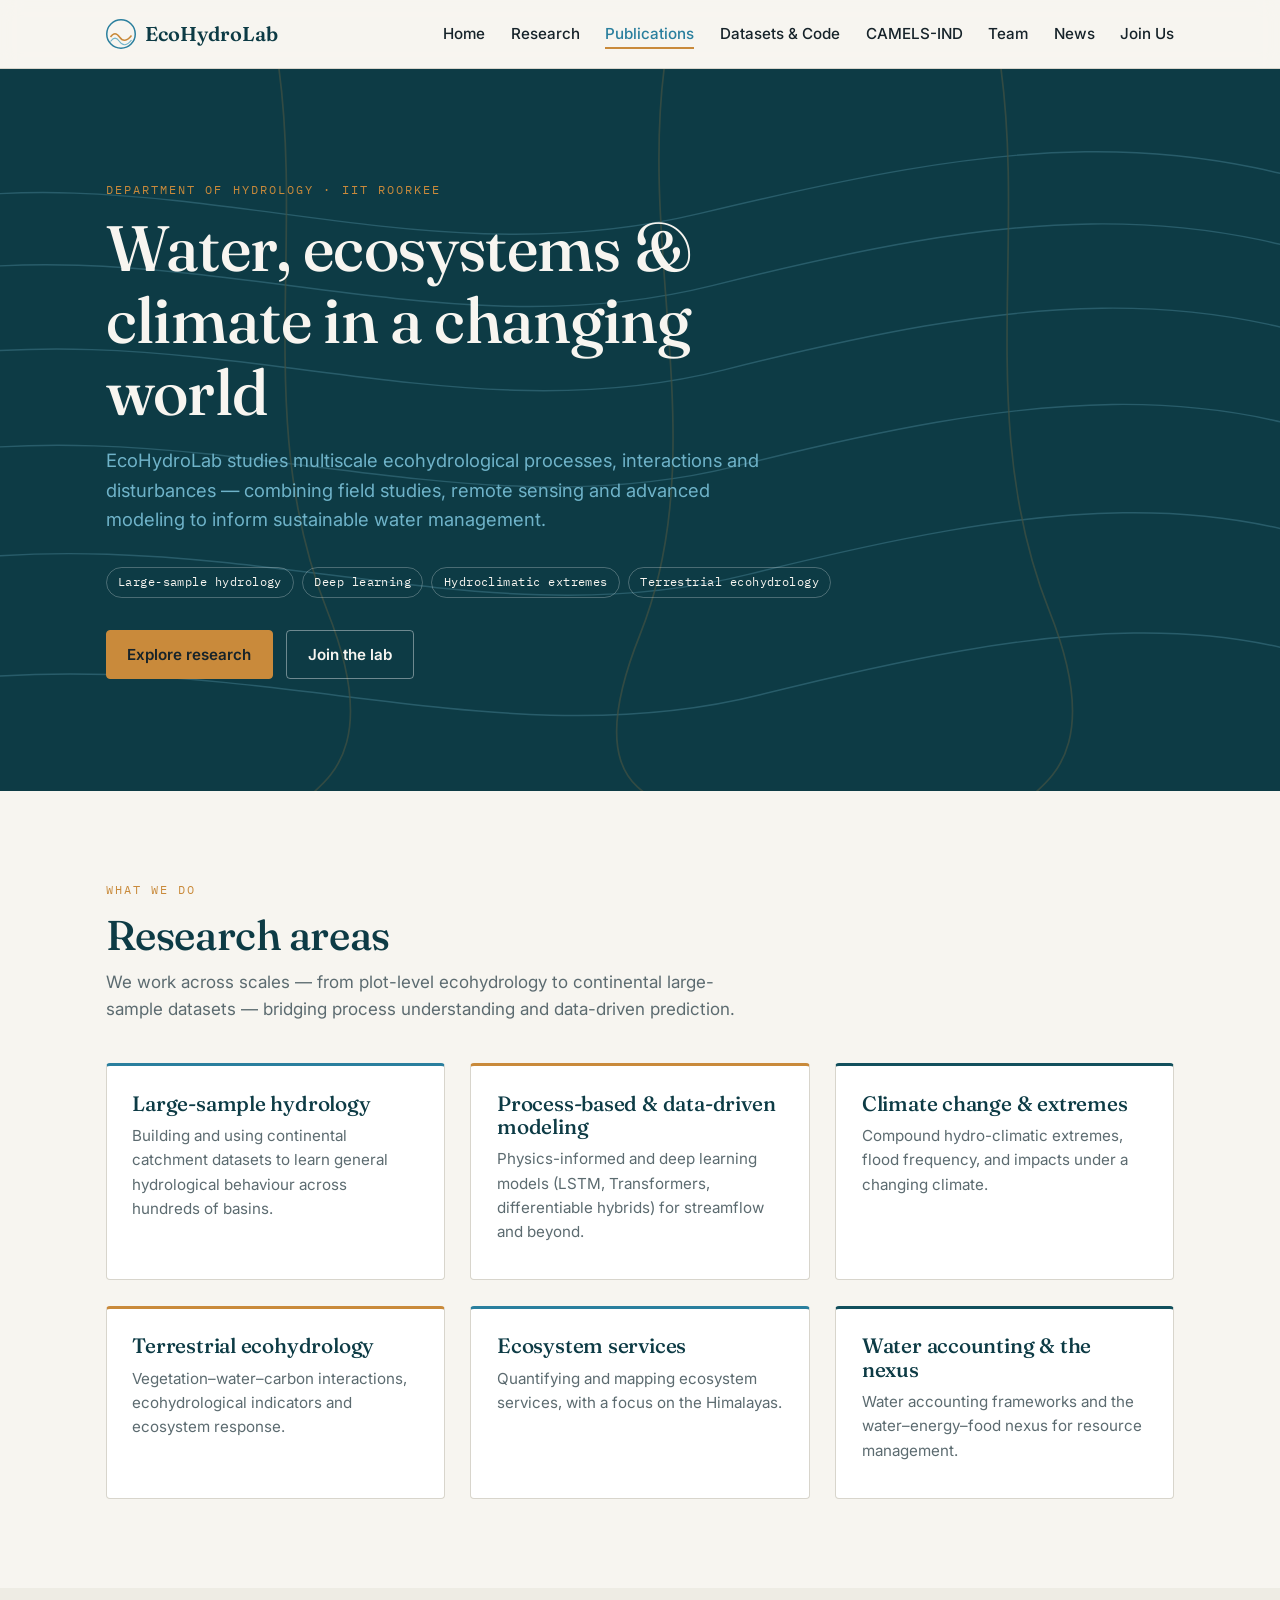
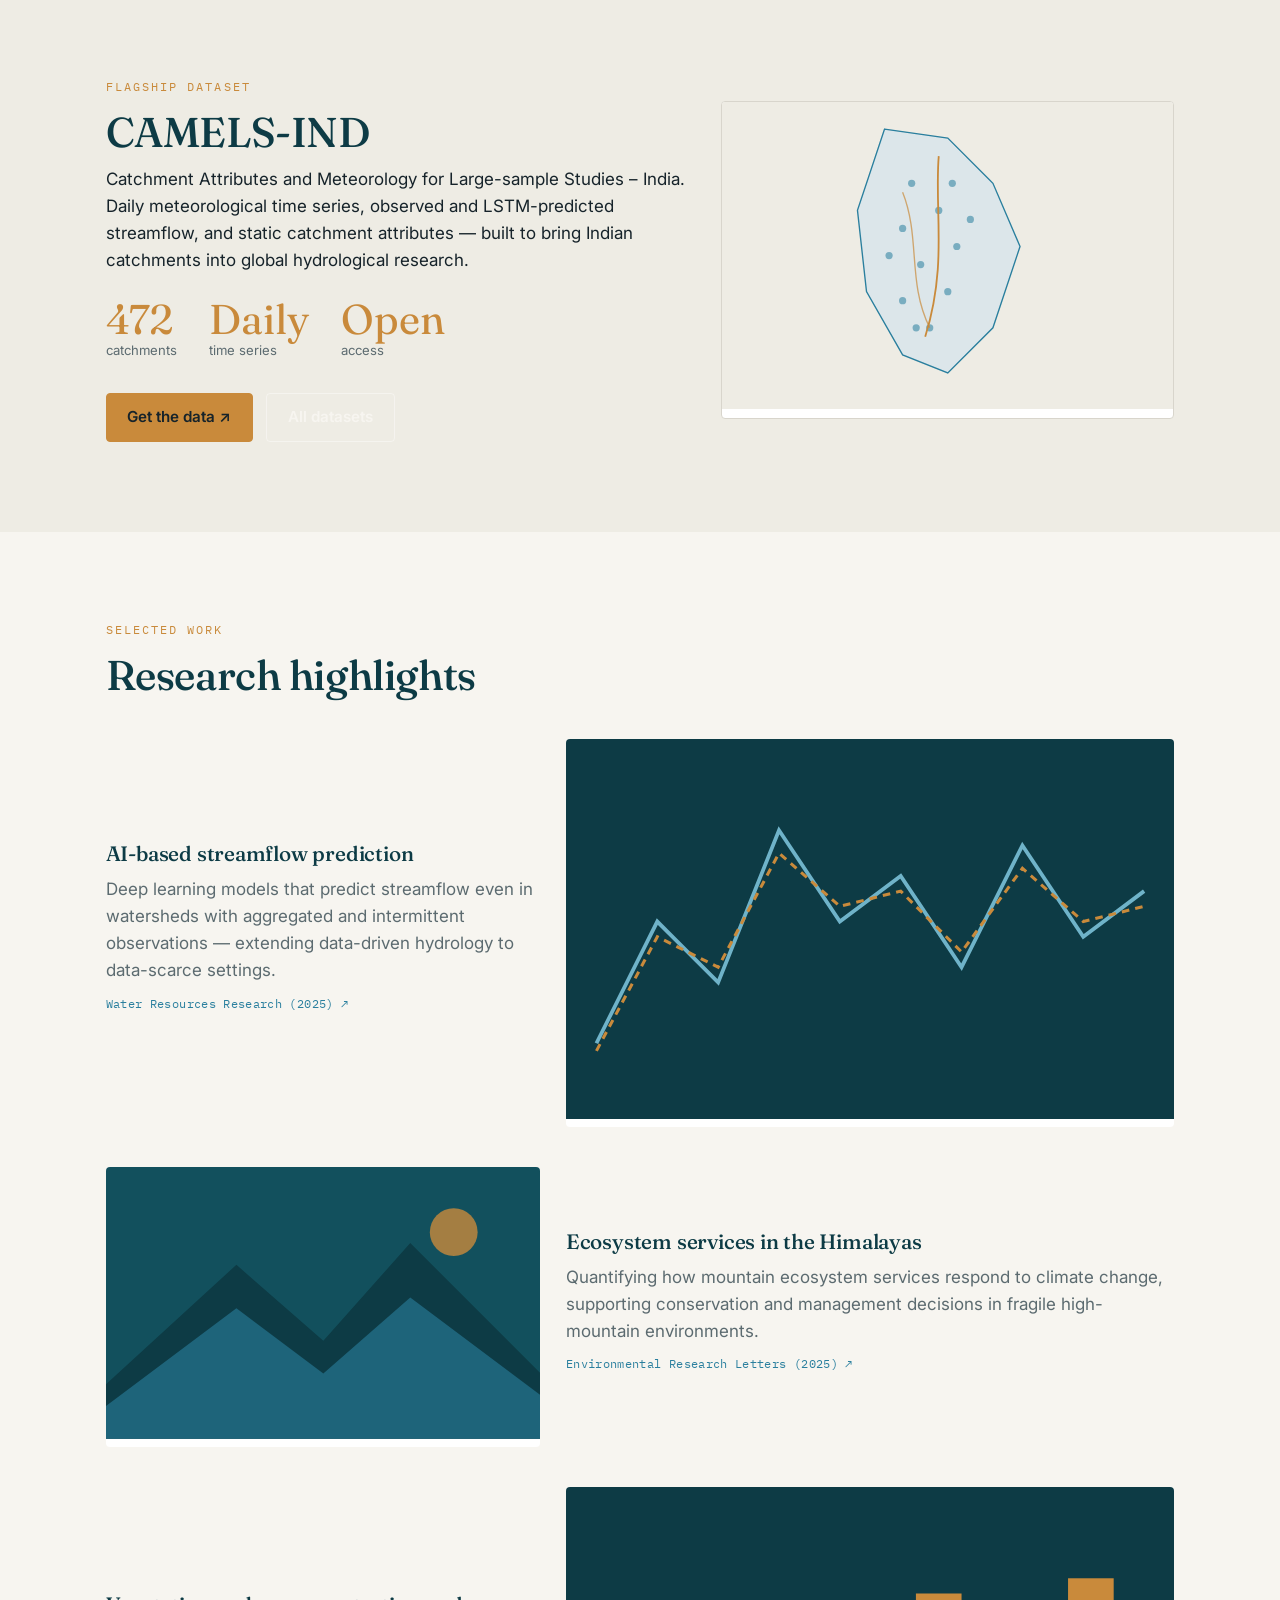
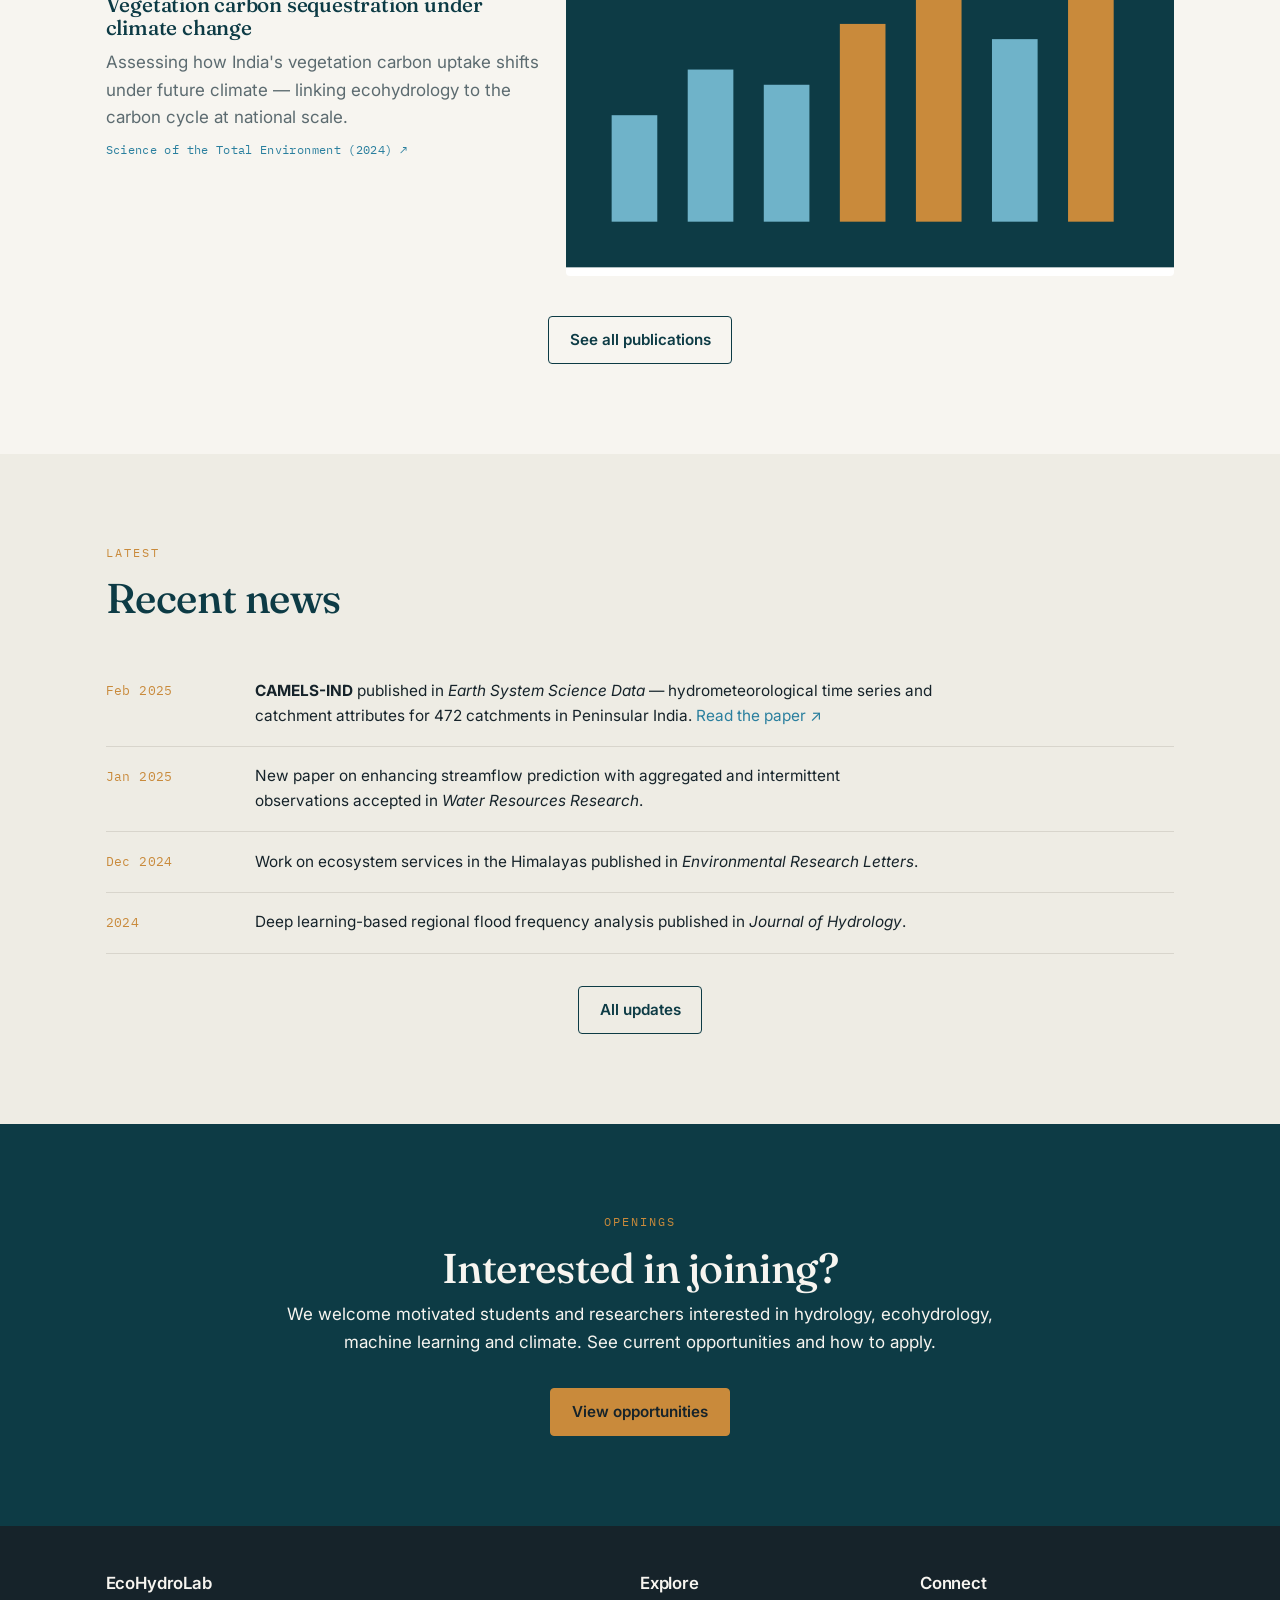
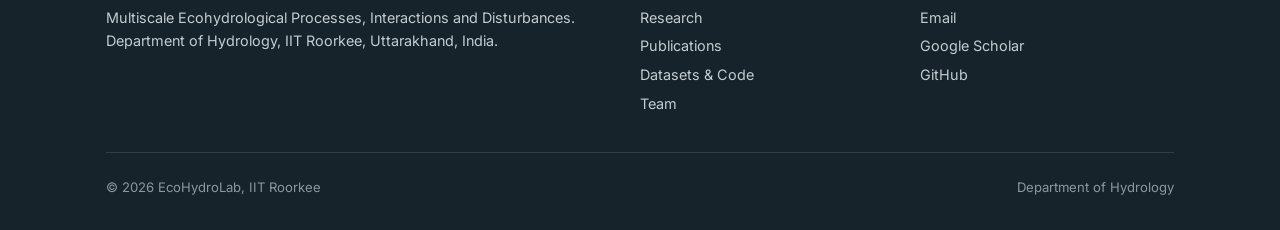
==== index.html @ 0b6cbd3d "Update index.html" ====
<!DOCTYPE html>
<html lang="en">
<head>
<meta charset="UTF-8">
<meta name="viewport" content="width=device-width, initial-scale=1">
<title>EcoHydroLab — Department of Hydrology, IIT Roorkee</title>
<meta name="description" content="EcoHydroLab studies multiscale ecohydrological processes, interactions and disturbances — large-sample hydrology, deep learning models, hydroclimatic extremes and terrestrial ecohydrology at IIT Roorkee.">
<meta property="og:title" content="EcoHydroLab — IIT Roorkee">
<meta property="og:description" content="Water, ecosystems and climate in a rapidly changing world.">
<meta property="og:type" content="website">
<link rel="preconnect" href="https://fonts.googleapis.com">
<link rel="preconnect" href="https://fonts.gstatic.com" crossorigin>
<link href="https://fonts.googleapis.com/css2?family=Fraunces:opsz,wght@9..144,400;9..144,500;9..144,600&family=Inter:wght@400;500;600;700&family=IBM+Plex+Mono:wght@400;500&display=swap" rel="stylesheet">
<link rel="stylesheet" href="assets/css/style.css">
</head>
<body>

<!-- HEADER -->
<header class="site-header">
  <nav class="nav wrap" aria-label="Primary">
    <a class="brand" href="index.html">
      <svg class="mark" viewBox="0 0 40 40" fill="none" aria-hidden="true">
        <circle cx="20" cy="20" r="19" stroke="#2a7f9e" stroke-width="2"/>
        <path d="M6 24c4-6 8-6 12 0s10 6 16-2" stroke="#c98a3b" stroke-width="2" fill="none"/>
        <path d="M6 30c4-6 8-6 12 0s10 6 16-2" stroke="#6fb3c9" stroke-width="1.5" fill="none"/>
      </svg>
      EcoHydroLab
    </a>
    <button class="nav-toggle" aria-label="Toggle menu" aria-expanded="false"><span></span><span></span><span></span></button>
    <ul class="nav-links">
      <li><a href="index.html" >Home</a></li>
      <li><a href="research.html" >Research</a></li>
      <li><a href="publications.html" class="active">Publications</a></li>
      <li><a href="datasets.html" >Datasets &amp; Code</a></li>
      <li><a href="camels-ind.html" >CAMELS-IND</a></li>
      <li><a href="team.html" >Team</a></li>
      <li><a href="news.html" >News</a></li>
      <li><a href="join.html" >Join Us</a></li>
    </ul>
  </nav>
</header>

<!-- HERO -->
<section class="hero">
  <svg class="hero-contours" viewBox="0 0 1200 600" preserveAspectRatio="xMidYMid slice" aria-hidden="true">
    <g fill="none" stroke="#6fb3c9" stroke-width="1.2">
      <path d="M-50 120 C 200 60, 400 180, 650 120 S 1050 40, 1260 130"/>
      <path d="M-50 180 C 200 120, 420 240, 660 180 S 1060 100, 1260 190"/>
      <path d="M-50 250 C 220 190, 430 310, 670 250 S 1070 170, 1260 260"/>
      <path d="M-50 330 C 220 270, 440 390, 680 330 S 1080 250, 1260 340"/>
      <path d="M-50 420 C 240 360, 450 480, 690 420 S 1090 340, 1260 430"/>
      <path d="M-50 520 C 240 460, 460 580, 700 520 S 1100 440, 1260 530"/>
    </g>
    <g fill="none" stroke="#c98a3b" stroke-width="1.4" opacity="0.7">
      <path d="M300 0 C 320 150, 280 300, 340 450 S 300 600, 320 620"/>
      <path d="M620 0 C 600 160, 660 320, 600 470 S 640 600, 620 620"/>
      <path d="M900 0 C 920 150, 880 300, 940 450 S 900 600, 920 620"/>
    </g>
  </svg>
  <div class="hero-inner wrap">
    <span class="eyebrow">Department of Hydrology · IIT Roorkee</span>
    <h1>Water, ecosystems &amp; climate in a changing world</h1>
    <p class="lead">EcoHydroLab studies multiscale ecohydrological processes, interactions and disturbances — combining field studies, remote sensing and advanced modeling to inform sustainable water management.</p>
    <div class="hero-tags">
      <span class="tag">Large-sample hydrology</span>
      <span class="tag">Deep learning</span>
      <span class="tag">Hydroclimatic extremes</span>
      <span class="tag">Terrestrial ecohydrology</span>
    </div>
    <div class="hero-cta">
      <a class="btn" href="research.html">Explore research</a>
      <a class="btn btn--ghost" href="join.html">Join the lab</a>
    </div>
  </div>
</section>

<!-- RESEARCH AREAS -->
<section class="section">
  <div class="wrap">
    <div class="section-head reveal">
      <span class="eyebrow">What we do</span>
      <h2>Research areas</h2>
      <p>We work across scales — from plot-level ecohydrology to continental large-sample datasets — bridging process understanding and data-driven prediction.</p>
    </div>
    <div class="grid grid-3">
      <div class="card research-card reveal">
        <h3>Large-sample hydrology</h3>
        <p>Building and using continental catchment datasets to learn general hydrological behaviour across hundreds of basins.</p>
      </div>
      <div class="card research-card reveal">
        <h3>Process-based &amp; data-driven modeling</h3>
        <p>Physics-informed and deep learning models (LSTM, Transformers, differentiable hybrids) for streamflow and beyond.</p>
      </div>
      <div class="card research-card reveal">
        <h3>Climate change &amp; extremes</h3>
        <p>Compound hydro-climatic extremes, flood frequency, and impacts under a changing climate.</p>
      </div>
      <div class="card research-card reveal">
        <h3>Terrestrial ecohydrology</h3>
        <p>Vegetation–water–carbon interactions, ecohydrological indicators and ecosystem response.</p>
      </div>
      <div class="card research-card reveal">
        <h3>Ecosystem services</h3>
        <p>Quantifying and mapping ecosystem services, with a focus on the Himalayas.</p>
      </div>
      <div class="card research-card reveal">
        <h3>Water accounting &amp; the nexus</h3>
        <p>Water accounting frameworks and the water–energy–food nexus for resource management.</p>
      </div>
    </div>
  </div>
</section>

<!-- FEATURED DATASET -->
<section class="section section--alt">
  <div class="wrap dataset-feature">
    <div class="reveal">
      <span class="eyebrow">Flagship dataset</span>
      <h2>CAMELS-IND</h2>
      <p>Catchment Attributes and Meteorology for Large-sample Studies – India. Daily meteorological time series, observed and LSTM-predicted streamflow, and static catchment attributes — built to bring Indian catchments into global hydrological research.</p>
      <div class="dataset-stat">
        <div><div class="num">472</div><div class="lbl">catchments</div></div>
        <div><div class="num">Daily</div><div class="lbl">time series</div></div>
        <div><div class="num">Open</div><div class="lbl">access</div></div>
      </div>
      <div class="hero-cta">
        <a class="btn" href="https://zenodo.org/records/13221214" target="_blank" rel="noopener">Get the data ↗</a>
        <a class="btn btn--ghost" href="datasets.html">All datasets</a>
      </div>
    </div>
    <div class="reveal">
      <div class="card" style="padding:0;overflow:hidden">
        <svg viewBox="0 0 500 340" xmlns="http://www.w3.org/2000/svg" role="img" aria-label="Stylised map of catchments across Peninsular India">
          <rect width="500" height="340" fill="#eeece4"/>
          <path d="M180 30 L250 40 L300 90 L330 160 L300 250 L250 300 L200 280 L160 210 L150 120 Z" fill="#dce6ea" stroke="#2a7f9e" stroke-width="1.5"/>
          <g fill="#2a7f9e" opacity="0.55">
            <circle cx="210" cy="90" r="4"/><circle cx="240" cy="120" r="4"/><circle cx="200" cy="140" r="4"/>
            <circle cx="260" cy="160" r="4"/><circle cx="220" cy="180" r="4"/><circle cx="250" cy="210" r="4"/>
            <circle cx="200" cy="220" r="4"/><circle cx="230" cy="250" r="4"/><circle cx="185" cy="170" r="4"/>
            <circle cx="275" cy="130" r="4"/><circle cx="215" cy="250" r="4"/><circle cx="255" cy="90" r="4"/>
          </g>
          <path d="M240 60 C 235 120, 250 180, 225 260" fill="none" stroke="#c98a3b" stroke-width="2"/>
          <path d="M200 100 C 220 150, 205 200, 230 250" fill="none" stroke="#c98a3b" stroke-width="1.5" opacity="0.7"/>
        </svg>
      </div>
    </div>
  </div>
</section>

<!-- RESEARCH HIGHLIGHTS -->
<section class="section">
  <div class="wrap">
    <div class="section-head reveal">
      <span class="eyebrow">Selected work</span>
      <h2>Research highlights</h2>
    </div>

    <div class="highlight reveal">
      <div class="highlight-media">
        <div class="card" style="padding:0;overflow:hidden;border:0">
          <svg viewBox="0 0 400 250" xmlns="http://www.w3.org/2000/svg" role="img" aria-label="Hydrograph comparing predicted and observed streamflow"><rect width="400" height="250" fill="#0d3b45"/><polyline points="20,200 60,120 100,160 140,60 180,120 220,90 260,150 300,70 340,130 380,100" fill="none" stroke="#6fb3c9" stroke-width="2.5"/><polyline points="20,205 60,130 100,150 140,75 180,110 220,100 260,140 300,85 340,120 380,110" fill="none" stroke="#c98a3b" stroke-width="2" stroke-dasharray="5 4"/></svg>
        </div>
      </div>
      <div>
        <h3>AI-based streamflow prediction</h3>
        <p class="muted">Deep learning models that predict streamflow even in watersheds with aggregated and intermittent observations — extending data-driven hydrology to data-scarce settings.</p>
        <p class="pub-links"><a href="https://agupubs.onlinelibrary.wiley.com/doi/10.1029/2024WR037331" target="_blank" rel="noopener">Water Resources Research (2025) ↗</a></p>
      </div>
    </div>

    <div class="highlight reveal">
      <div class="highlight-media">
        <div class="card" style="padding:0;overflow:hidden;border:0">
          <svg viewBox="0 0 400 250" xmlns="http://www.w3.org/2000/svg" role="img" aria-label="Mountain ecosystem services schematic"><rect width="400" height="250" fill="#12505d"/><path d="M0 200 L120 90 L200 160 L280 70 L400 190 L400 250 L0 250 Z" fill="#0d3b45"/><path d="M0 220 L120 130 L200 190 L280 120 L400 210 L400 250 L0 250 Z" fill="#2a7f9e" opacity="0.6"/><circle cx="320" cy="60" r="22" fill="#c98a3b" opacity="0.8"/></svg>
        </div>
      </div>
      <div>
        <h3>Ecosystem services in the Himalayas</h3>
        <p class="muted">Quantifying how mountain ecosystem services respond to climate change, supporting conservation and management decisions in fragile high-mountain environments.</p>
        <p class="pub-links"><a href="https://iopscience.iop.org/article/10.1088/1748-9326/ad9abc/" target="_blank" rel="noopener">Environmental Research Letters (2025) ↗</a></p>
      </div>
    </div>

    <div class="highlight reveal">
      <div class="highlight-media">
        <div class="card" style="padding:0;overflow:hidden;border:0">
          <svg viewBox="0 0 400 250" xmlns="http://www.w3.org/2000/svg" role="img" aria-label="Vegetation carbon sequestration trend"><rect width="400" height="250" fill="#0d3b45"/><rect x="30" y="150" width="30" height="70" fill="#6fb3c9"/><rect x="80" y="120" width="30" height="100" fill="#6fb3c9"/><rect x="130" y="130" width="30" height="90" fill="#6fb3c9"/><rect x="180" y="90" width="30" height="130" fill="#c98a3b"/><rect x="230" y="70" width="30" height="150" fill="#c98a3b"/><rect x="280" y="100" width="30" height="120" fill="#6fb3c9"/><rect x="330" y="60" width="30" height="160" fill="#c98a3b"/></svg>
        </div>
      </div>
      <div>
        <h3>Vegetation carbon sequestration under climate change</h3>
        <p class="muted">Assessing how India's vegetation carbon uptake shifts under future climate — linking ecohydrology to the carbon cycle at national scale.</p>
        <p class="pub-links"><a href="https://doi.org/10.1016/j.scitotenv.2024.170166" target="_blank" rel="noopener">Science of the Total Environment (2024) ↗</a></p>
      </div>
    </div>

    <div class="center mt-2">
      <a class="btn btn--ghost" href="publications.html">See all publications</a>
    </div>
  </div>
</section>

<!-- NEWS PREVIEW -->
<section class="section section--alt">
  <div class="wrap">
    <div class="section-head reveal">
      <span class="eyebrow">Latest</span>
      <h2>Recent news</h2>
    </div>
    <div id="news-preview" class="reveal"></div>
    <div class="center mt-2"><a class="btn btn--ghost" href="news.html">All updates</a></div>
  </div>
</section>

<!-- JOIN CTA -->
<section class="section section--dark">
  <div class="wrap center reveal">
    <span class="eyebrow">Openings</span>
    <h2>Interested in joining?</h2>
    <p style="margin-inline:auto">We welcome motivated students and researchers interested in hydrology, ecohydrology, machine learning and climate. See current opportunities and how to apply.</p>
    <div class="center mt-2"><a class="btn" href="join.html" style="background:var(--sediment);border-color:var(--sediment);color:var(--ink)">View opportunities</a></div>
  </div>
</section>

<!-- FOOTER -->
<footer class="site-footer">
  <div class="wrap">
    <div class="footer-grid">
      <div>
        <h4>EcoHydroLab</h4>
        <p style="color:#c3cdd1">Multiscale Ecohydrological Processes, Interactions and Disturbances. Department of Hydrology, IIT Roorkee, Uttarakhand, India.</p>
      </div>
      <div>
        <h4>Explore</h4>
        <ul class="footer-links">
          <li><a href="research.html">Research</a></li>
          <li><a href="publications.html">Publications</a></li>
          <li><a href="datasets.html">Datasets &amp; Code</a></li>
          <li><a href="team.html">Team</a></li>
        </ul>
      </div>
      <div>
        <h4>Connect</h4>
        <ul class="footer-links">
          <li><a href="mailto:ashutosh.sharma@hy.iitr.ac.in">Email</a></li>
          <li><a href="https://scholar.google.com/" target="_blank" rel="noopener">Google Scholar</a></li>
          <li><a href="https://github.com/" target="_blank" rel="noopener">GitHub</a></li>
        </ul>
      </div>
    </div>
    <div class="footer-bottom">
      <span>© <span id="year"></span> EcoHydroLab, IIT Roorkee</span>
      <span>Department of Hydrology</span>
    </div>
  </div>
</footer>

<script src="assets/js/main.js"></script>
<script>
  document.getElementById('year').textContent = new Date().getFullYear();
  renderNews('news-preview', 4);
</script>
</body>
</html>
---- assets/css/style.css ----
/* ==========================================================================
   EcoHydroLab — stylesheet
   Palette, type, layout tokens
   ========================================================================== */
:root {
  --slate:      #0d3b45;   /* deep slate-teal, anchor */
  --slate-2:    #12505d;
  --river:      #2a7f9e;   /* river blue */
  --river-lt:   #6fb3c9;
  --sediment:   #c98a3b;   /* warm accent, used sparingly */
  --paper:      #f7f5f0;   /* off-white */
  --paper-2:    #eeece4;
  --ink:        #16232a;
  --muted:      #5c6b70;
  --line:       #d8d5cc;
  --white:      #ffffff;

  --maxw: 1120px;
  --gap: clamp(1rem, 2vw, 2rem);
  --radius: 4px;

  --serif: "Fraunces", Georgia, "Times New Roman", serif;
  --sans:  "Inter", -apple-system, BlinkMacSystemFont, "Segoe UI", sans-serif;
  --mono:  "IBM Plex Mono", ui-monospace, "SF Mono", Menlo, monospace;
}

/* Reset */
*, *::before, *::after { box-sizing: border-box; margin: 0; padding: 0; }
html { scroll-behavior: smooth; -webkit-text-size-adjust: 100%; }
body {
  font-family: var(--sans);
  color: var(--ink);
  background: var(--paper);
  line-height: 1.6;
  font-size: 17px;
  -webkit-font-smoothing: antialiased;
}
img { max-width: 100%; display: block; }
a { color: var(--river); text-decoration: none; transition: color .15s ease; }
a:hover { color: var(--sediment); }

/* Layout helpers */
.wrap { max-width: var(--maxw); margin-inline: auto; padding-inline: var(--gap); }
.section { padding-block: clamp(3rem, 7vw, 6rem); }
.section--tight { padding-block: clamp(2rem, 4vw, 3.5rem); }
.section--alt { background: var(--paper-2); }
.section--dark { background: var(--slate); color: var(--paper); }
.section--dark a { color: var(--river-lt); }
.section--dark a:hover { color: var(--sediment); }

/* Typography */
h1, h2, h3, h4 { font-family: var(--serif); font-weight: 500; line-height: 1.12; color: var(--slate); letter-spacing: -0.01em; }
.section--dark h1, .section--dark h2, .section--dark h3 { color: var(--paper); }
h1 { font-size: clamp(2.4rem, 5.5vw, 4rem); }
h2 { font-size: clamp(1.8rem, 3.5vw, 2.6rem); }
h3 { font-size: 1.3rem; }
h4 { font-size: 1.05rem; font-family: var(--sans); font-weight: 600; }
p { margin-block: 0.6em; max-width: 68ch; }
.eyebrow {
  font-family: var(--mono);
  font-size: 0.72rem;
  letter-spacing: 0.18em;
  text-transform: uppercase;
  color: var(--sediment);
  margin-bottom: 0.8rem;
  display: block;
}
.lead { font-size: 1.15rem; color: var(--muted); }

/* Buttons */
.btn {
  display: inline-flex; align-items: center; gap: .5rem;
  font-family: var(--sans); font-weight: 600; font-size: 0.95rem;
  padding: 0.7rem 1.3rem; border-radius: var(--radius);
  border: 1.5px solid var(--slate); background: var(--slate); color: var(--paper);
  cursor: pointer; transition: all .15s ease;
}
.btn:hover { background: var(--slate-2); color: var(--white); transform: translateY(-1px); }
.btn--ghost { background: transparent; color: var(--slate); }
.btn--ghost:hover { background: var(--slate); color: var(--paper); }
.section--dark .btn--ghost { color: var(--paper); border-color: var(--paper); }
.section--dark .btn--ghost:hover { background: var(--paper); color: var(--slate); }

/* ---------- Header / nav ---------- */
.site-header {
  position: sticky; top: 0; z-index: 50;
  background: rgba(247,245,240,0.88);
  backdrop-filter: blur(10px);
  border-bottom: 1px solid var(--line);
}
.nav { display: flex; align-items: center; justify-content: space-between; height: 68px; }
.brand { display: flex; align-items: center; gap: .6rem; font-family: var(--serif); font-size: 1.25rem; font-weight: 600; color: var(--slate); }
.brand .mark { width: 30px; height: 30px; flex: none; }
.nav-links { display: flex; gap: 1.6rem; list-style: none; align-items: center; }
.nav-links a { color: var(--ink); font-weight: 500; font-size: 0.95rem; position: relative; }
.nav-links a.active, .nav-links a:hover { color: var(--river); }
.nav-links a.active::after {
  content: ""; position: absolute; left: 0; bottom: -6px; width: 100%; height: 2px; background: var(--sediment);
}
.nav-toggle { display: none; background: none; border: 0; cursor: pointer; padding: .4rem; }
.nav-toggle span { display: block; width: 24px; height: 2px; background: var(--slate); margin: 5px 0; transition: .2s; }

@media (max-width: 820px) {
  .nav-toggle { display: block; }
  .nav-links {
    position: absolute; top: 68px; left: 0; right: 0;
    flex-direction: column; gap: 0; background: var(--paper);
    border-bottom: 1px solid var(--line);
    max-height: 0; overflow: hidden; transition: max-height .25s ease;
  }
  .nav-links.open { max-height: 420px; }
  .nav-links li { width: 100%; border-top: 1px solid var(--line); }
  .nav-links a { display: block; padding: 1rem var(--gap); }
  .nav-links a.active::after { display: none; }
}

/* ---------- Hero ---------- */
.hero { position: relative; overflow: hidden; background: var(--slate); color: var(--paper); }
.hero-contours { position: absolute; inset: 0; width: 100%; height: 100%; opacity: 0.28; }
.hero-inner { position: relative; z-index: 2; padding-block: clamp(4rem, 10vw, 7rem); }
.hero h1 { color: var(--paper); max-width: 16ch; }
.hero .lead { color: var(--river-lt); max-width: 56ch; margin-top: 1.2rem; }
.hero-tags { display: flex; flex-wrap: wrap; gap: .5rem; margin-top: 2rem; }
.tag {
  font-family: var(--mono); font-size: .72rem; letter-spacing: .04em;
  padding: .35rem .7rem; border: 1px solid rgba(255,255,255,.25); border-radius: 100px;
  color: var(--paper);
}
.hero-cta { display: flex; gap: .8rem; flex-wrap: wrap; margin-top: 2rem; }
.hero-cta .btn { background: var(--sediment); border-color: var(--sediment); color: var(--ink); }
.hero-cta .btn:hover { background: #d99a4f; }
.hero-cta .btn--ghost { background: transparent; color: var(--paper); border-color: rgba(255,255,255,.4); }
.hero-cta .btn--ghost:hover { background: var(--paper); color: var(--slate); }

/* ---------- Cards / grids ---------- */
.grid { display: grid; gap: var(--gap); }
.grid-2 { grid-template-columns: repeat(2, 1fr); }
.grid-3 { grid-template-columns: repeat(3, 1fr); }
.grid-4 { grid-template-columns: repeat(4, 1fr); }
@media (max-width: 900px) { .grid-3, .grid-4 { grid-template-columns: repeat(2, 1fr); } }
@media (max-width: 620px) { .grid-2, .grid-3, .grid-4 { grid-template-columns: 1fr; } }

.card {
  background: var(--white); border: 1px solid var(--line); border-radius: var(--radius);
  padding: 1.6rem; transition: transform .18s ease, box-shadow .18s ease;
}
.card:hover { transform: translateY(-3px); box-shadow: 0 12px 30px rgba(13,59,69,.10); }
.card h3 { margin-bottom: .4rem; }
.card .icon { width: 40px; height: 40px; color: var(--river); margin-bottom: .9rem; }
.card p { font-size: .95rem; color: var(--muted); }

/* Research area cards with accent bar */
.research-card { border-top: 3px solid var(--river); }
.research-card:nth-child(2n) { border-top-color: var(--sediment); }
.research-card:nth-child(3n) { border-top-color: var(--slate-2); }

/* ---------- Highlights ---------- */
.highlight { display: grid; grid-template-columns: 1fr 1.4fr; gap: var(--gap); align-items: center; margin-bottom: 2.5rem; }
.highlight:nth-child(even) .highlight-media { order: 2; }
.highlight-media img { border-radius: var(--radius); border: 1px solid var(--line); width: 100%; aspect-ratio: 16/10; object-fit: cover; background: var(--paper-2); }
@media (max-width: 720px) { .highlight { grid-template-columns: 1fr; } .highlight:nth-child(even) .highlight-media { order: 0; } }

/* ---------- Section head ---------- */
.section-head { margin-bottom: 2.5rem; max-width: 60ch; }
.section-head p { color: var(--muted); }

/* ---------- Publications ---------- */
.pub-controls { display: flex; flex-wrap: wrap; gap: .5rem; margin-bottom: 1.5rem; align-items: center; }
.filter-btn {
  font-family: var(--mono); font-size: .78rem; letter-spacing: .04em;
  padding: .4rem .8rem; border: 1px solid var(--line); border-radius: 100px;
  background: var(--white); color: var(--muted); cursor: pointer; transition: .15s;
}
.filter-btn:hover { border-color: var(--river); color: var(--river); }
.filter-btn.active { background: var(--slate); color: var(--paper); border-color: var(--slate); }
.pub-year { font-family: var(--serif); font-size: 1.6rem; color: var(--sediment); margin: 2rem 0 1rem; padding-bottom: .3rem; border-bottom: 2px solid var(--line); }
.pub {
  display: grid; grid-template-columns: auto 1fr; gap: 1rem;
  padding: 1.1rem 0; border-bottom: 1px solid var(--line);
}
.pub-badge {
  font-family: var(--mono); font-size: .68rem; text-transform: uppercase; letter-spacing: .08em;
  color: var(--river); border: 1px solid var(--river-lt); border-radius: var(--radius);
  padding: .2rem .5rem; height: fit-content; white-space: nowrap;
}
.pub-badge.featured { color: var(--sediment); border-color: var(--sediment); }
.pub-title { font-weight: 600; color: var(--ink); }
.pub-title a:hover { color: var(--sediment); }
.pub-meta { font-size: .9rem; color: var(--muted); margin-top: .25rem; }
.pub-venue { font-style: italic; }
.pub-links { margin-top: .4rem; display: flex; gap: .8rem; flex-wrap: wrap; }
.pub-links a { font-family: var(--mono); font-size: .74rem; letter-spacing: .03em; }

/* ---------- Team ---------- */
.person { text-align: center; }
.person .avatar {
  width: 130px; height: 130px; border-radius: 50%; object-fit: cover;
  margin: 0 auto 1rem; border: 3px solid var(--paper-2); background: var(--paper-2);
}
.person h3 { font-size: 1.1rem; }
.person .role { font-family: var(--mono); font-size: .74rem; letter-spacing: .05em; color: var(--river); text-transform: uppercase; }
.person .desc { font-size: .88rem; color: var(--muted); margin-top: .5rem; }
.person .socials { margin-top: .6rem; display: flex; gap: .7rem; justify-content: center; }
.person .socials a { font-size: .8rem; font-family: var(--mono); }
.team-group-title { margin: 2.5rem 0 1.5rem; }

/* ---------- News ---------- */
.news-item { display: grid; grid-template-columns: 130px 1fr; gap: 1.2rem; padding: 1.1rem 0; border-bottom: 1px solid var(--line); }
.news-date { font-family: var(--mono); font-size: .8rem; color: var(--sediment); letter-spacing: .03em; padding-top: .15rem; }
.news-body p { margin: 0; font-size: .96rem; }
@media (max-width: 560px) { .news-item { grid-template-columns: 1fr; gap: .3rem; } }

/* ---------- Dataset feature ---------- */
.dataset-feature { display: grid; grid-template-columns: 1.3fr 1fr; gap: var(--gap); align-items: center; }
.dataset-stat { display: flex; gap: 2rem; margin: 1.5rem 0; flex-wrap: wrap; }
.dataset-stat .num { font-family: var(--serif); font-size: 2.6rem; color: var(--sediment); line-height: 1; }
.dataset-stat .lbl { font-size: .82rem; color: var(--muted); }
@media (max-width: 720px) { .dataset-feature { grid-template-columns: 1fr; } }

/* ---------- Join / CTA ---------- */
.join-list { list-style: none; margin: 1.2rem 0; }
.join-list li { padding: .6rem 0 .6rem 1.6rem; position: relative; border-bottom: 1px dashed rgba(255,255,255,.18); }
.join-list li::before { content: "→"; position: absolute; left: 0; color: var(--sediment); }

/* ---------- Footer ---------- */
.site-footer { background: var(--ink); color: #c3cdd1; padding-block: 3rem 2rem; font-size: .9rem; }
.footer-grid { display: grid; grid-template-columns: 2fr 1fr 1fr; gap: var(--gap); margin-bottom: 2rem; }
.site-footer h4 { color: var(--paper); margin-bottom: .8rem; }
.site-footer a { color: #c3cdd1; }
.site-footer a:hover { color: var(--sediment); }
.footer-links { list-style: none; }
.footer-links li { margin: .35rem 0; }
.footer-bottom { border-top: 1px solid rgba(255,255,255,.12); padding-top: 1.5rem; display: flex; justify-content: space-between; flex-wrap: wrap; gap: 1rem; font-size: .82rem; color: #8a999e; }
@media (max-width: 720px) { .footer-grid { grid-template-columns: 1fr; } }

/* ---------- Page hero (interior) ---------- */
.page-hero { background: var(--slate); color: var(--paper); padding-block: clamp(2.5rem, 6vw, 4rem); }
.page-hero h1 { color: var(--paper); }
.page-hero p { color: var(--river-lt); max-width: 60ch; }

/* Reveal on scroll */
.reveal { opacity: 0; transform: translateY(18px); transition: opacity .6s ease, transform .6s ease; }
.reveal.in { opacity: 1; transform: none; }
@media (prefers-reduced-motion: reduce) {
  .reveal { opacity: 1; transform: none; transition: none; }
  html { scroll-behavior: auto; }
}

/* Focus visibility */
a:focus-visible, button:focus-visible, .btn:focus-visible {
  outline: 3px solid var(--river-lt); outline-offset: 2px; border-radius: 2px;
}

.center { text-align: center; }
.mt-2 { margin-top: 2rem; }
.muted { color: var(--muted); }
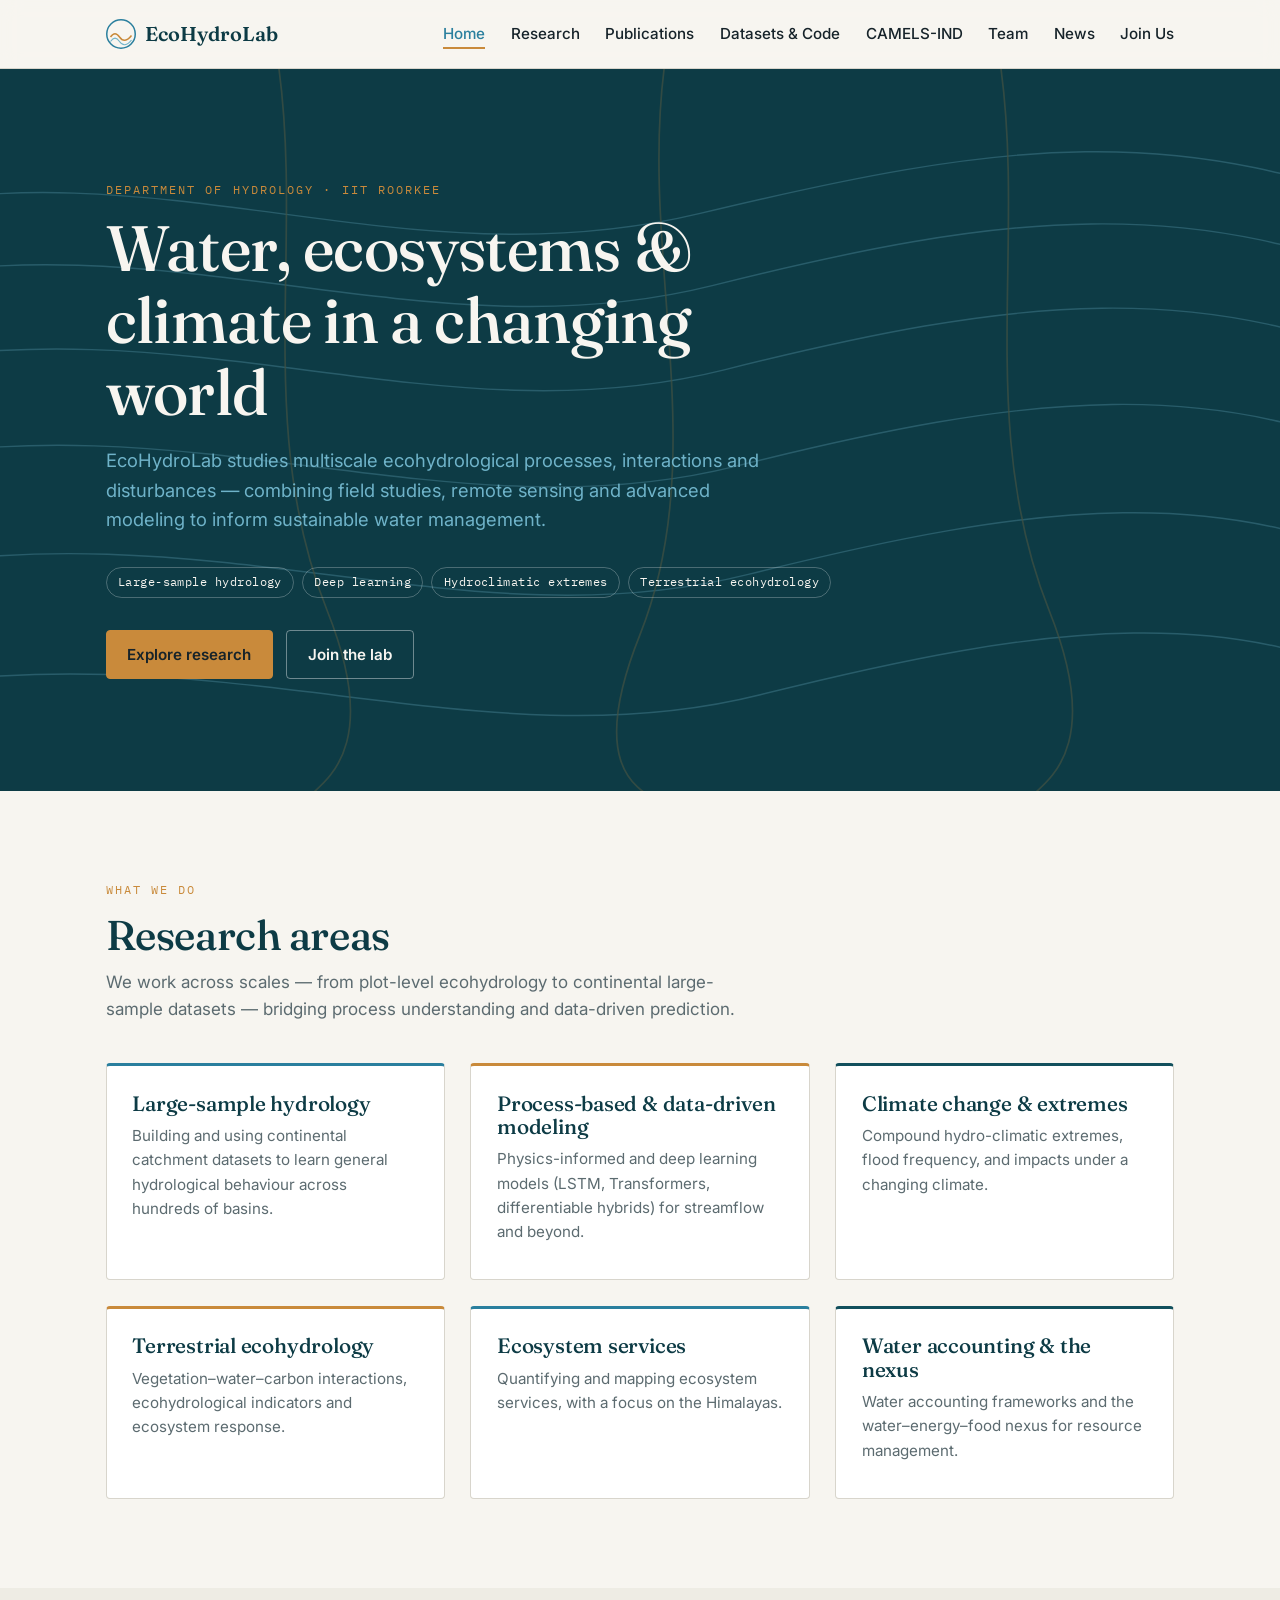
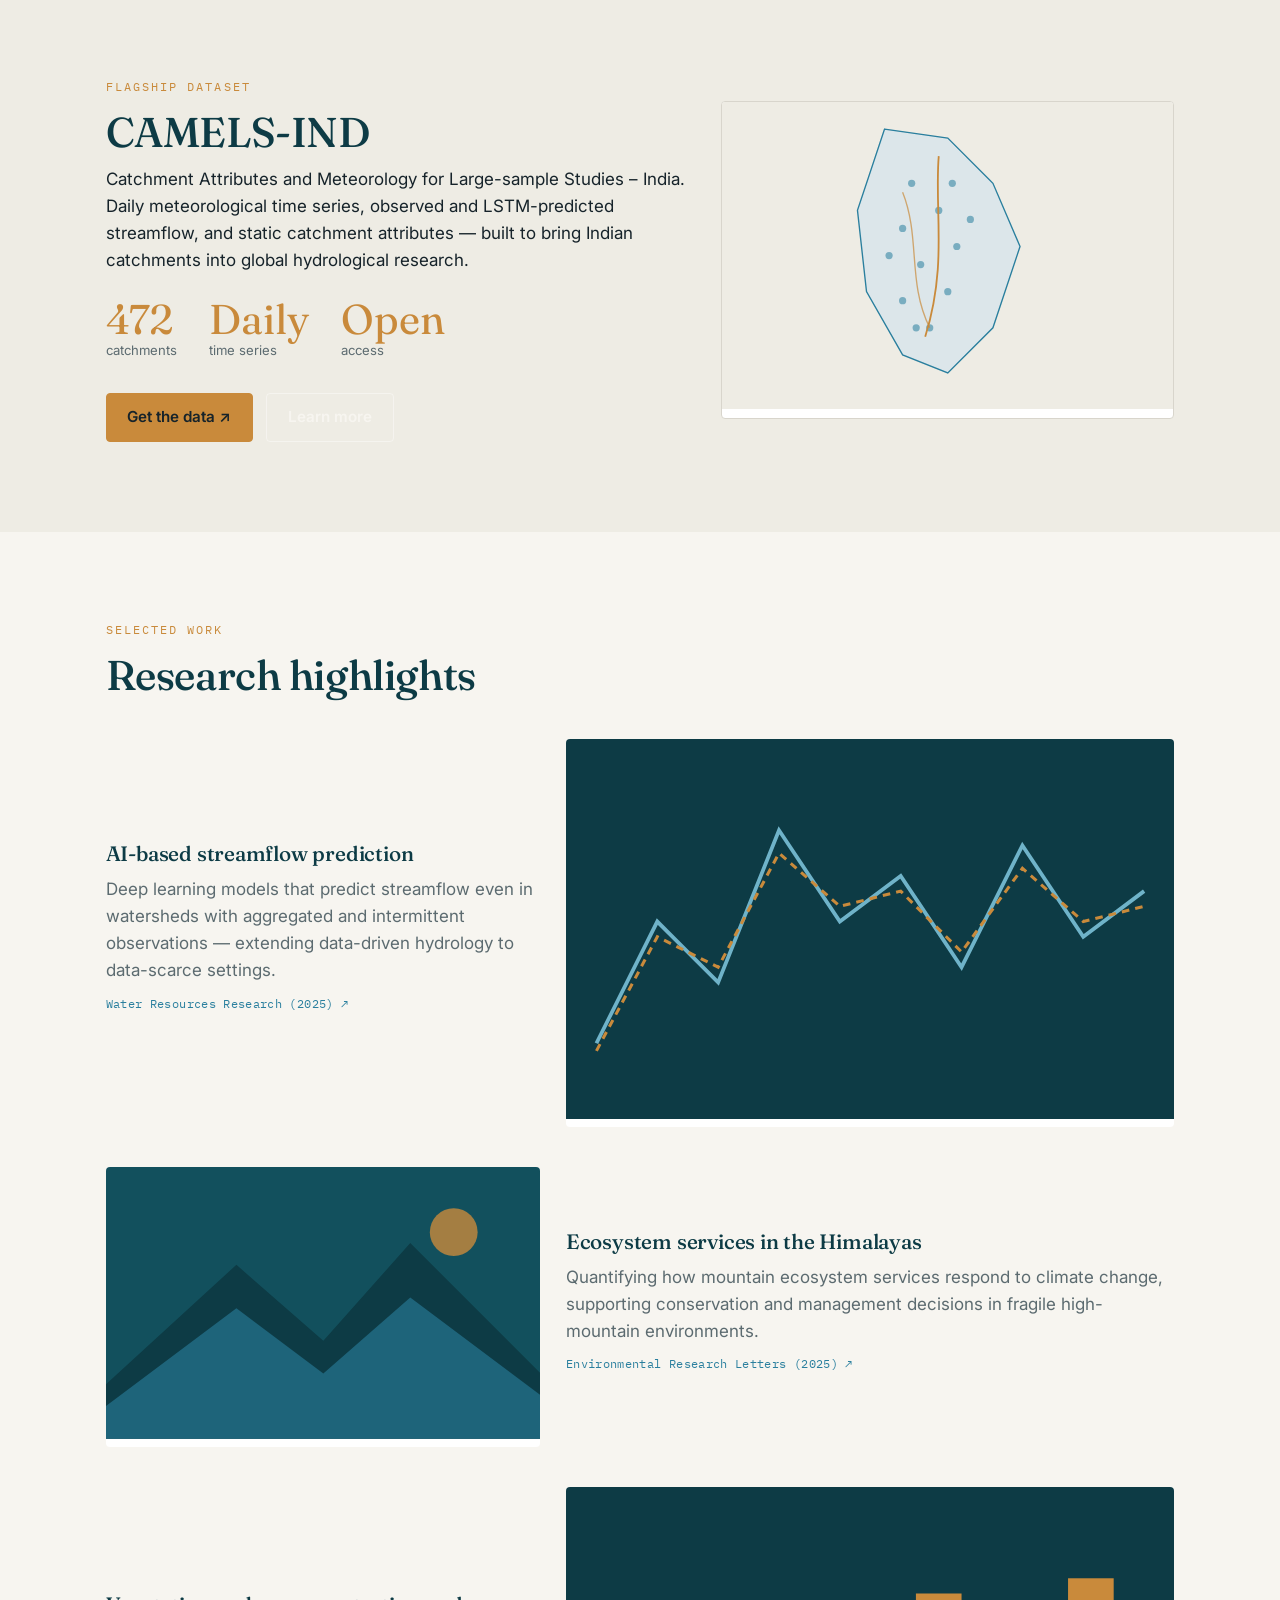
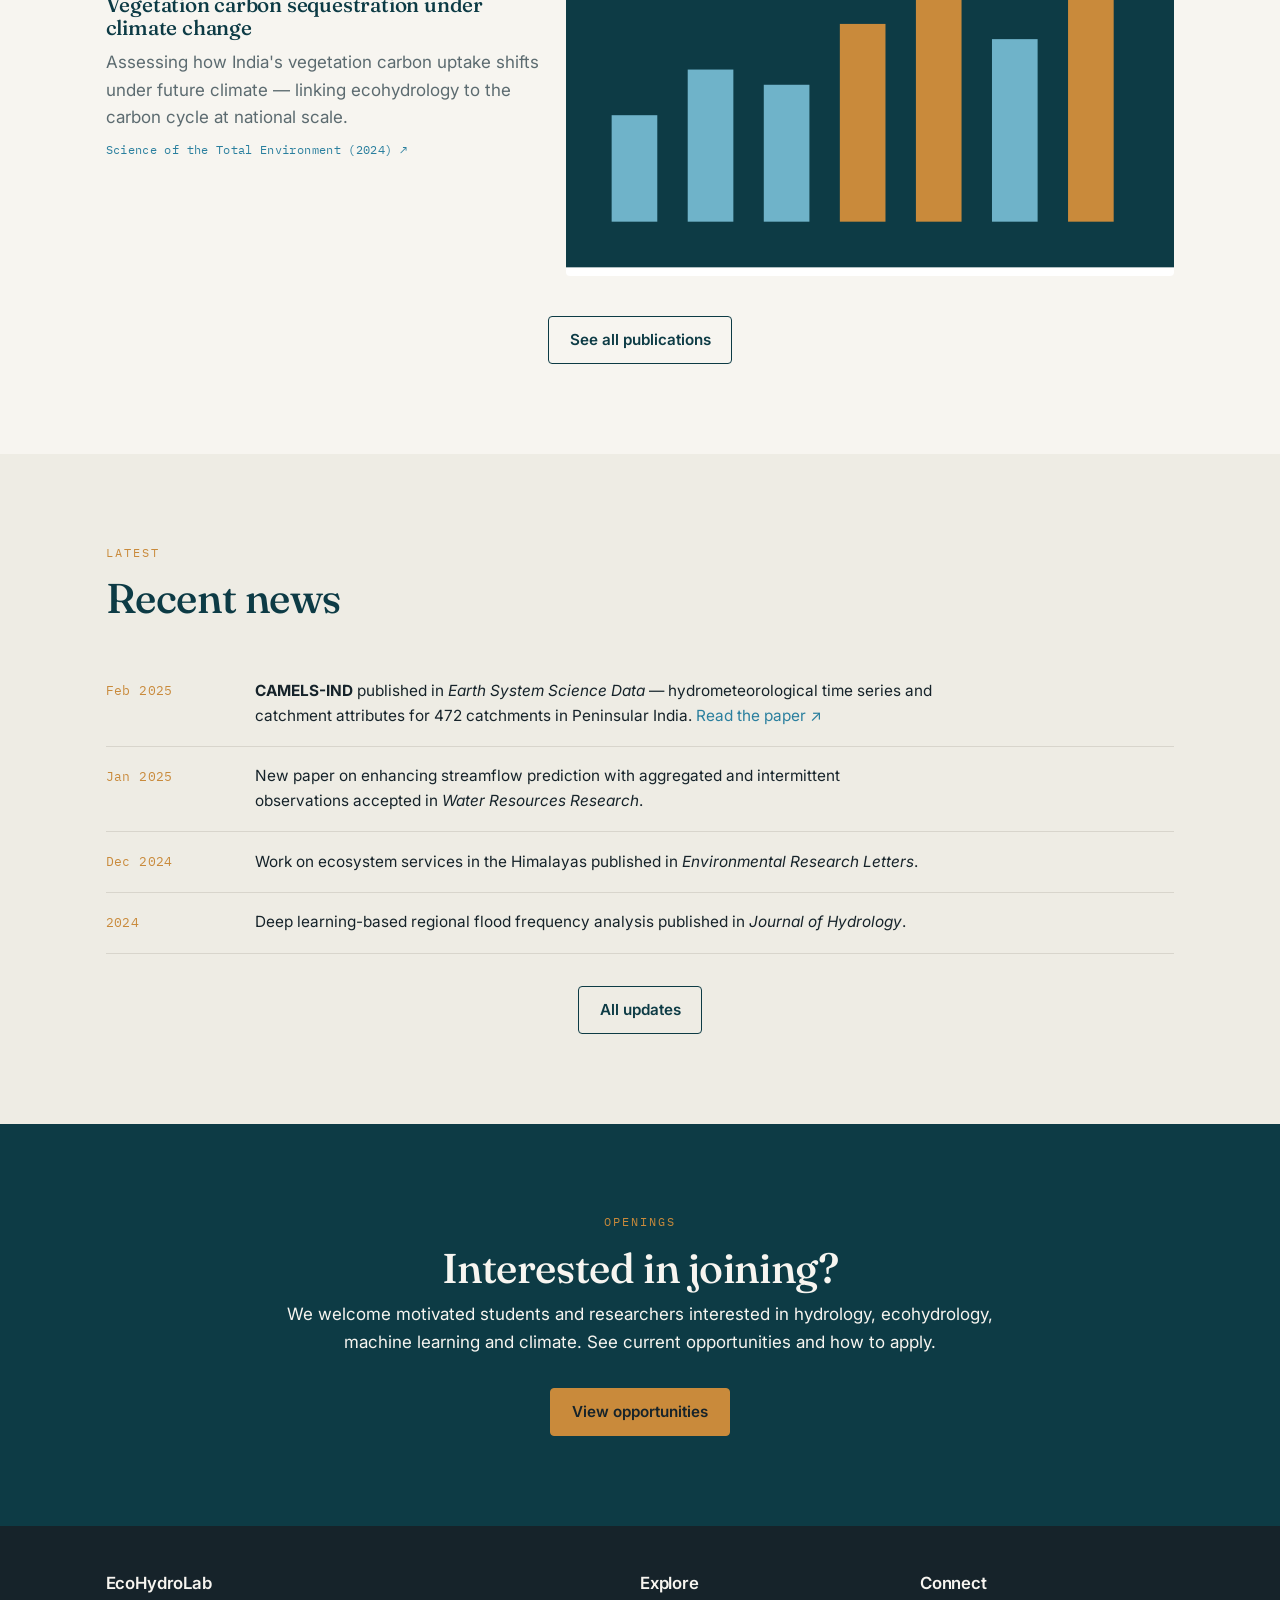
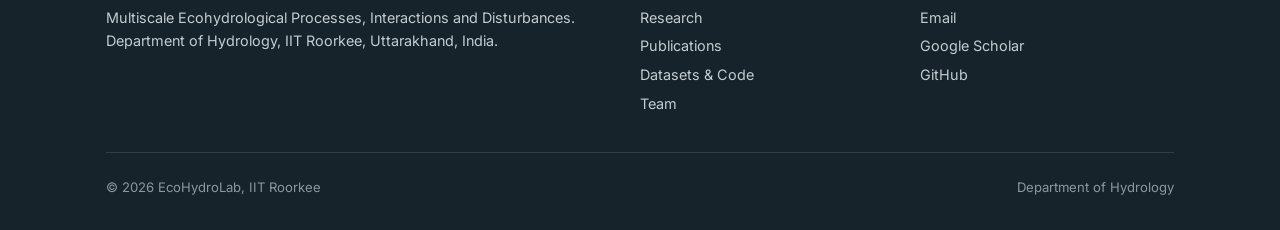
==== commit 64f80927: "Uodate" ====
--- a/index.html
+++ b/index.html
@@ -28,14 +28,14 @@
     </a>
     <button class="nav-toggle" aria-label="Toggle menu" aria-expanded="false"><span></span><span></span><span></span></button>
     <ul class="nav-links">
-      <li><a href="index.html" >Home</a></li>
-      <li><a href="research.html" >Research</a></li>
-      <li><a href="publications.html" class="active">Publications</a></li>
-      <li><a href="datasets.html" >Datasets &amp; Code</a></li>
-      <li><a href="camels-ind.html" >CAMELS-IND</a></li>
-      <li><a href="team.html" >Team</a></li>
-      <li><a href="news.html" >News</a></li>
-      <li><a href="join.html" >Join Us</a></li>
+      <li><a href="index.html" class="active">Home</a></li>
+      <li><a href="research.html">Research</a></li>
+      <li><a href="publications.html">Publications</a></li>
+      <li><a href="datasets.html">Datasets &amp; Code</a></li>
+      <li><a href="camels-ind.html">CAMELS-IND</a></li>
+      <li><a href="team.html">Team</a></li>
+      <li><a href="news.html">News</a></li>
+      <li><a href="join.html">Join Us</a></li>
     </ul>
   </nav>
 </header>
@@ -125,7 +125,7 @@
       </div>
       <div class="hero-cta">
         <a class="btn" href="https://zenodo.org/records/13221214" target="_blank" rel="noopener">Get the data ↗</a>
-        <a class="btn btn--ghost" href="datasets.html">All datasets</a>
+        <a class="btn btn--ghost" href="camels-ind.html">Learn more</a>
       </div>
     </div>
     <div class="reveal">
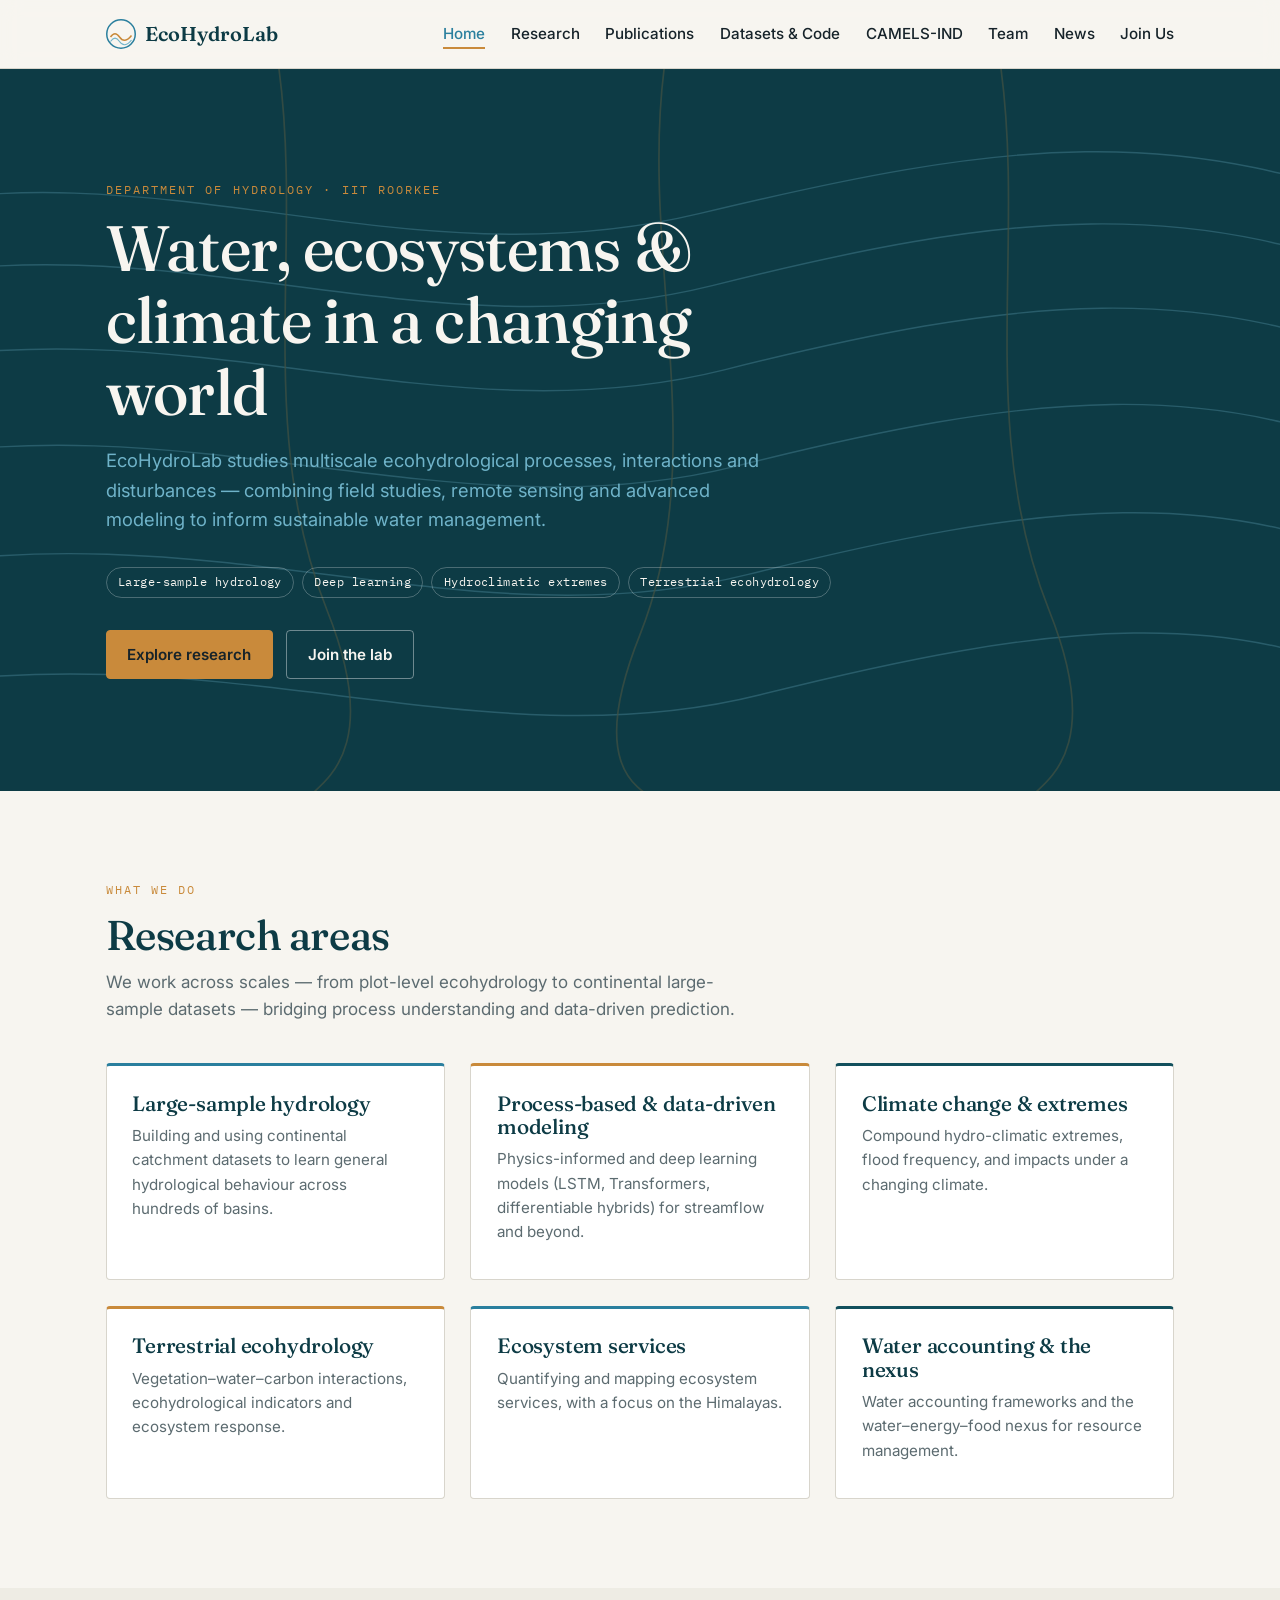
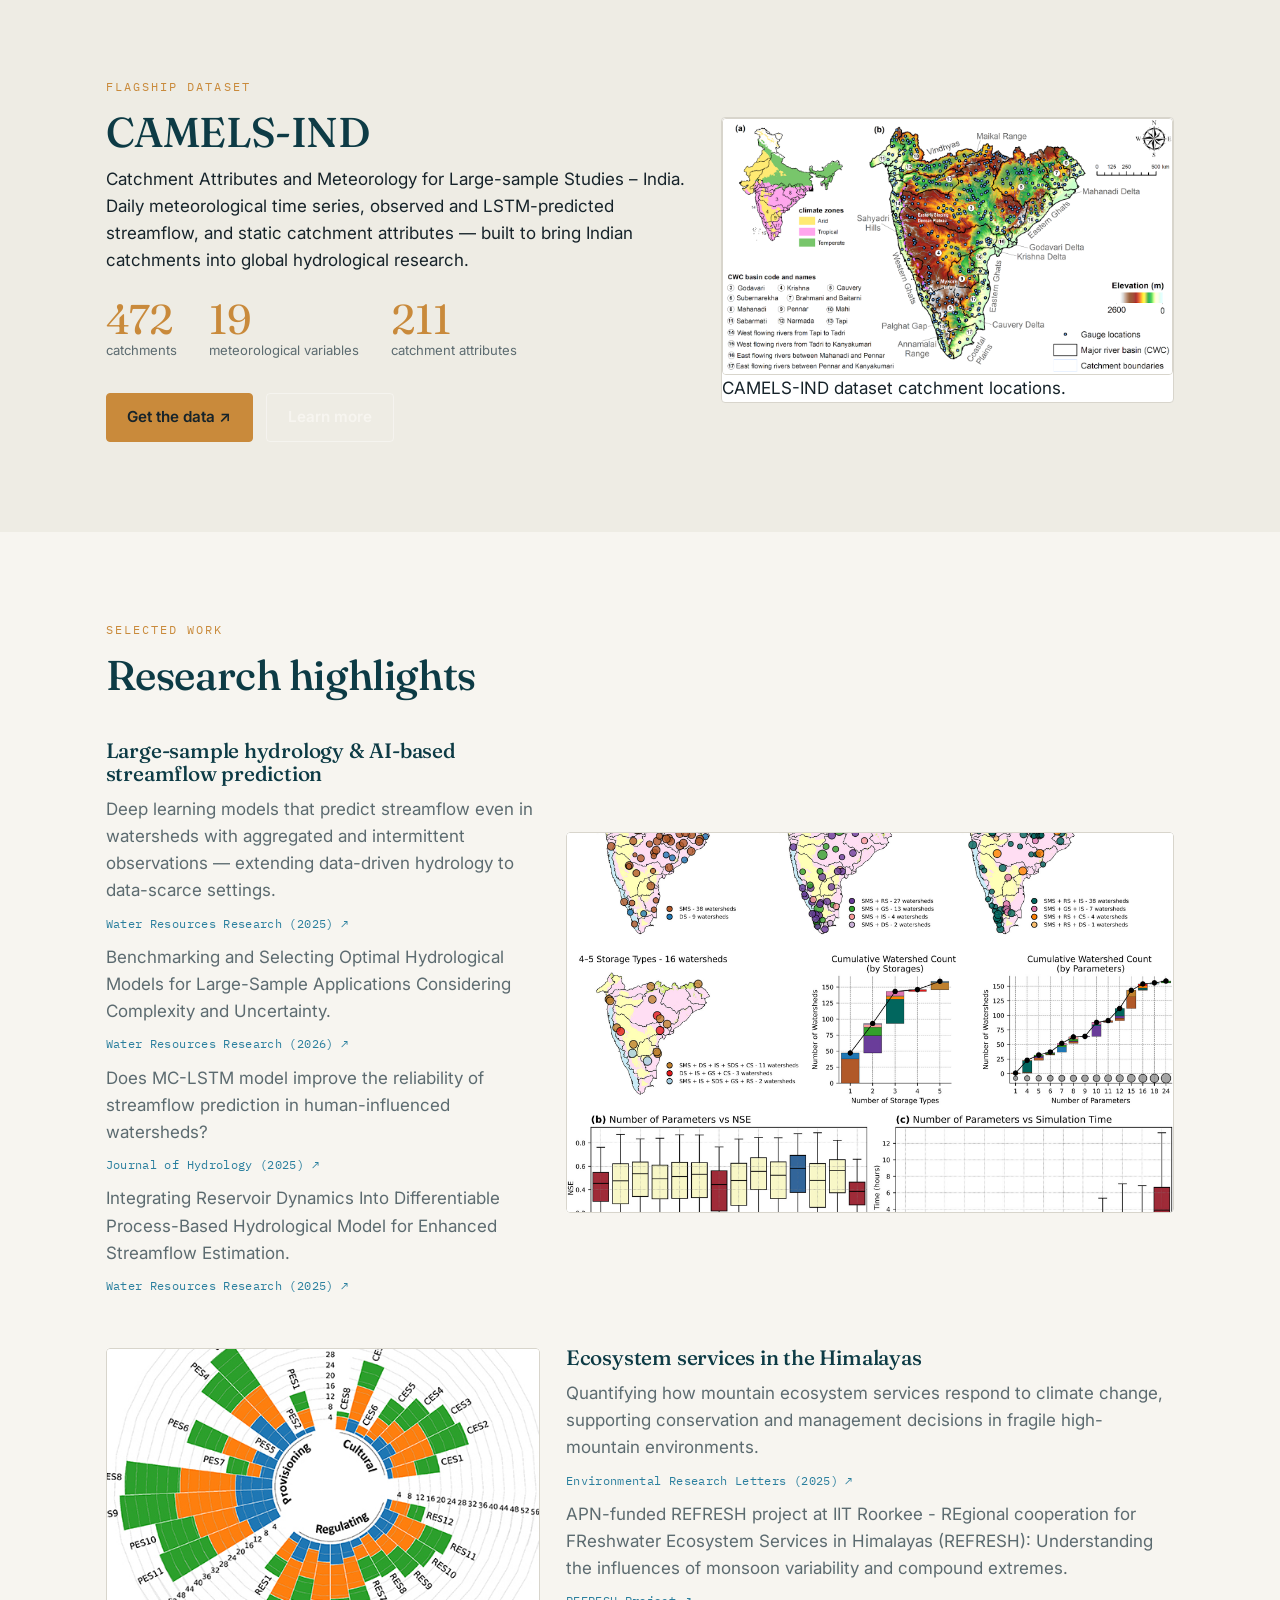
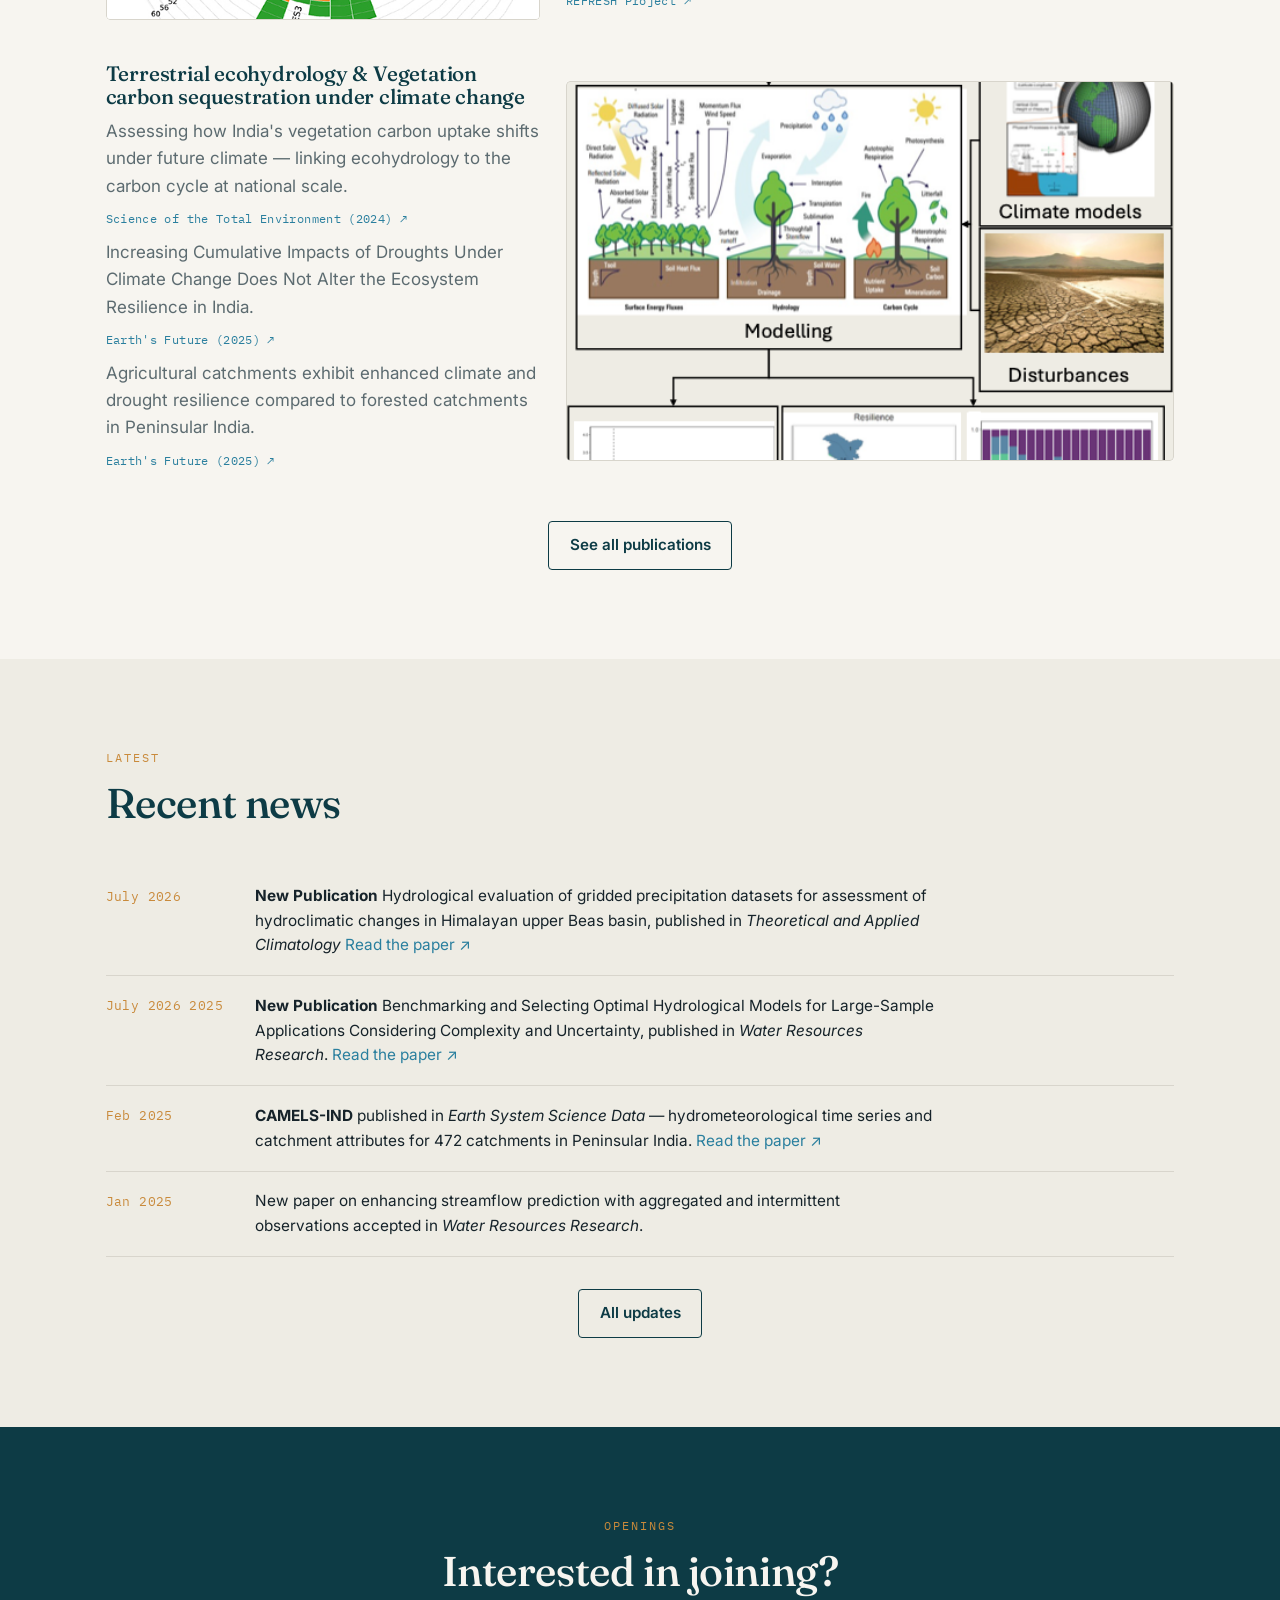
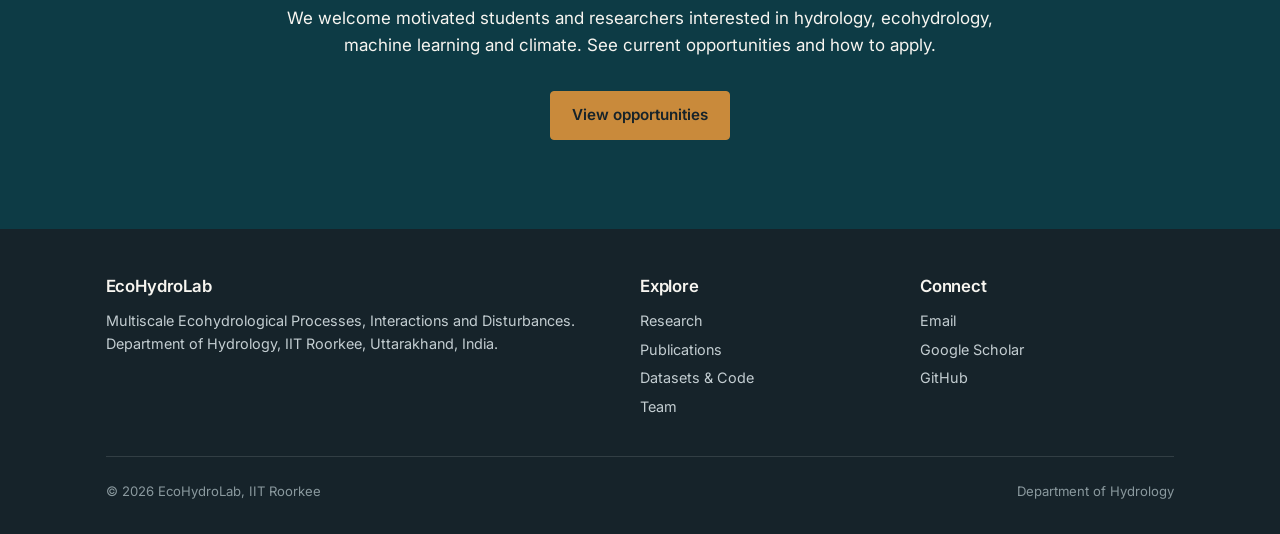
==== commit 0f06812f: "Updates" ====
--- a/index.html
+++ b/index.html
@@ -120,8 +120,8 @@
       <p>Catchment Attributes and Meteorology for Large-sample Studies – India. Daily meteorological time series, observed and LSTM-predicted streamflow, and static catchment attributes — built to bring Indian catchments into global hydrological research.</p>
       <div class="dataset-stat">
         <div><div class="num">472</div><div class="lbl">catchments</div></div>
-        <div><div class="num">Daily</div><div class="lbl">time series</div></div>
-        <div><div class="num">Open</div><div class="lbl">access</div></div>
+        <div><div class="num">19</div><div class="lbl">meteorological variables</div></div>
+        <div><div class="num">211</div><div class="lbl">catchment attributes</div></div>
       </div>
       <div class="hero-cta">
         <a class="btn" href="https://zenodo.org/records/13221214" target="_blank" rel="noopener">Get the data ↗</a>
@@ -130,18 +130,10 @@
     </div>
     <div class="reveal">
       <div class="card" style="padding:0;overflow:hidden">
-        <svg viewBox="0 0 500 340" xmlns="http://www.w3.org/2000/svg" role="img" aria-label="Stylised map of catchments across Peninsular India">
-          <rect width="500" height="340" fill="#eeece4"/>
-          <path d="M180 30 L250 40 L300 90 L330 160 L300 250 L250 300 L200 280 L160 210 L150 120 Z" fill="#dce6ea" stroke="#2a7f9e" stroke-width="1.5"/>
-          <g fill="#2a7f9e" opacity="0.55">
-            <circle cx="210" cy="90" r="4"/><circle cx="240" cy="120" r="4"/><circle cx="200" cy="140" r="4"/>
-            <circle cx="260" cy="160" r="4"/><circle cx="220" cy="180" r="4"/><circle cx="250" cy="210" r="4"/>
-            <circle cx="200" cy="220" r="4"/><circle cx="230" cy="250" r="4"/><circle cx="185" cy="170" r="4"/>
-            <circle cx="275" cy="130" r="4"/><circle cx="215" cy="250" r="4"/><circle cx="255" cy="90" r="4"/>
-          </g>
-          <path d="M240 60 C 235 120, 250 180, 225 260" fill="none" stroke="#c98a3b" stroke-width="2"/>
-          <path d="M200 100 C 220 150, 205 200, 230 250" fill="none" stroke="#c98a3b" stroke-width="1.5" opacity="0.7"/>
-        </svg>
+         <figure class="fig reveal">
+      	<img src="assets/img/overview.jpg" alt="Overview schematic of the CAMELS-IND dataset showing catchment locations, meteorological forcing time series, and catchment attributes across Peninsular India" loading="lazy" style="border-radius:var(--radius);border:1px solid var(--line);width:100%;height:auto">
+      	<figcaption>CAMELS-IND dataset catchment locations.</figcaption>
+    </figure>
       </div>
     </div>
   </div>
@@ -158,39 +150,60 @@
     <div class="highlight reveal">
       <div class="highlight-media">
         <div class="card" style="padding:0;overflow:hidden;border:0">
-          <svg viewBox="0 0 400 250" xmlns="http://www.w3.org/2000/svg" role="img" aria-label="Hydrograph comparing predicted and observed streamflow"><rect width="400" height="250" fill="#0d3b45"/><polyline points="20,200 60,120 100,160 140,60 180,120 220,90 260,150 300,70 340,130 380,100" fill="none" stroke="#6fb3c9" stroke-width="2.5"/><polyline points="20,205 60,130 100,150 140,75 180,110 220,100 260,140 300,85 340,120 380,110" fill="none" stroke="#c98a3b" stroke-width="2" stroke-dasharray="5 4"/></svg>
+	<figure class="fig reveal">
+      	<img src="assets/img/benchmarking.jpg" alt="" loading="lazy" style="border-radius:var(--radius);border:1px solid var(--line);width:100%;height:auto">
+	</figure>
         </div>
       </div>
       <div>
-        <h3>AI-based streamflow prediction</h3>
+        <h3>Large-sample hydrology & AI-based streamflow prediction</h3>
         <p class="muted">Deep learning models that predict streamflow even in watersheds with aggregated and intermittent observations — extending data-driven hydrology to data-scarce settings.</p>
         <p class="pub-links"><a href="https://agupubs.onlinelibrary.wiley.com/doi/10.1029/2024WR037331" target="_blank" rel="noopener">Water Resources Research (2025) ↗</a></p>
+        <p class="muted">Benchmarking and Selecting Optimal Hydrological Models for Large-Sample Applications Considering Complexity and Uncertainty.</p>
+	<p class="pub-links"><a href="https://agupubs.onlinelibrary.wiley.com/doi/10.1029/2026WR044753" target="_blank" rel="noopener">Water Resources Research (2026) ↗</a></p>
+        <p class="muted">Does MC-LSTM model improve the reliability of streamflow prediction in human-influenced watersheds?</p>
+        <p class="pub-links"><a href="https://www.sciencedirect.com/science/article/pii/S0022169425020517" target="_blank" rel="noopener">Journal of Hydrology (2025) ↗</a></p>
+        <p class="muted">Integrating Reservoir Dynamics Into Differentiable Process-Based Hydrological Model for Enhanced Streamflow Estimation.</p>
+       <p class="pub-links"><a href="https://agupubs.onlinelibrary.wiley.com/doi/10.1029/2025WR040268" target="_blank" rel="noopener">Water Resources Research (2025) ↗</a></p>
+
       </div>
     </div>
 
     <div class="highlight reveal">
       <div class="highlight-media">
         <div class="card" style="padding:0;overflow:hidden;border:0">
-          <svg viewBox="0 0 400 250" xmlns="http://www.w3.org/2000/svg" role="img" aria-label="Mountain ecosystem services schematic"><rect width="400" height="250" fill="#12505d"/><path d="M0 200 L120 90 L200 160 L280 70 L400 190 L400 250 L0 250 Z" fill="#0d3b45"/><path d="M0 220 L120 130 L200 190 L280 120 L400 210 L400 250 L0 250 Z" fill="#2a7f9e" opacity="0.6"/><circle cx="320" cy="60" r="22" fill="#c98a3b" opacity="0.8"/></svg>
+        <figure class="fig reveal">
+      	<img src="assets/img/es_himalayas.png" alt="" loading="lazy">
+	</figure>
         </div>
       </div>
       <div>
         <h3>Ecosystem services in the Himalayas</h3>
         <p class="muted">Quantifying how mountain ecosystem services respond to climate change, supporting conservation and management decisions in fragile high-mountain environments.</p>
         <p class="pub-links"><a href="https://iopscience.iop.org/article/10.1088/1748-9326/ad9abc/" target="_blank" rel="noopener">Environmental Research Letters (2025) ↗</a></p>
+	<p class="muted">APN-funded REFRESH project at IIT Roorkee - REgional cooperation for FReshwater Ecosystem Services in Himalayas (REFRESH): Understanding the influences of monsoon variability and compound extremes.</p>
+        <p class="pub-links"><a href="http://refreshproject.in/" target="_blank" rel="noopener">REFRESH Project ↗</a></p>
+
       </div>
     </div>
 
     <div class="highlight reveal">
       <div class="highlight-media">
         <div class="card" style="padding:0;overflow:hidden;border:0">
-          <svg viewBox="0 0 400 250" xmlns="http://www.w3.org/2000/svg" role="img" aria-label="Vegetation carbon sequestration trend"><rect width="400" height="250" fill="#0d3b45"/><rect x="30" y="150" width="30" height="70" fill="#6fb3c9"/><rect x="80" y="120" width="30" height="100" fill="#6fb3c9"/><rect x="130" y="130" width="30" height="90" fill="#6fb3c9"/><rect x="180" y="90" width="30" height="130" fill="#c98a3b"/><rect x="230" y="70" width="30" height="150" fill="#c98a3b"/><rect x="280" y="100" width="30" height="120" fill="#6fb3c9"/><rect x="330" y="60" width="30" height="160" fill="#c98a3b"/></svg>
+        <figure class="fig reveal">
+      	<img src="assets/img/terrestrial_ecohydrology.png" alt="" loading="lazy">
+	</figure>  
         </div>
       </div>
       <div>
-        <h3>Vegetation carbon sequestration under climate change</h3>
+        <h3>Terrestrial ecohydrology & Vegetation carbon sequestration under climate change</h3>
         <p class="muted">Assessing how India's vegetation carbon uptake shifts under future climate — linking ecohydrology to the carbon cycle at national scale.</p>
         <p class="pub-links"><a href="https://doi.org/10.1016/j.scitotenv.2024.170166" target="_blank" rel="noopener">Science of the Total Environment (2024) ↗</a></p>
+        <p class="muted">Increasing Cumulative Impacts of Droughts Under Climate Change Does Not Alter the Ecosystem Resilience in India.</p>
+        <p class="pub-links"><a href="https://agupubs.onlinelibrary.wiley.com/doi/10.1029/2024EF005888" target="_blank" rel="noopener">Earth's Future (2025) ↗</a></p>
+        <p class="muted">Agricultural catchments exhibit enhanced climate and drought resilience compared to forested catchments in Peninsular India.</p>
+        <p class="pub-links"><a href="https://www.sciencedirect.com/science/article/pii/S0022169425019584" target="_blank" rel="noopener">Earth's Future (2025) ↗</a></p>
+
       </div>
     </div>
 
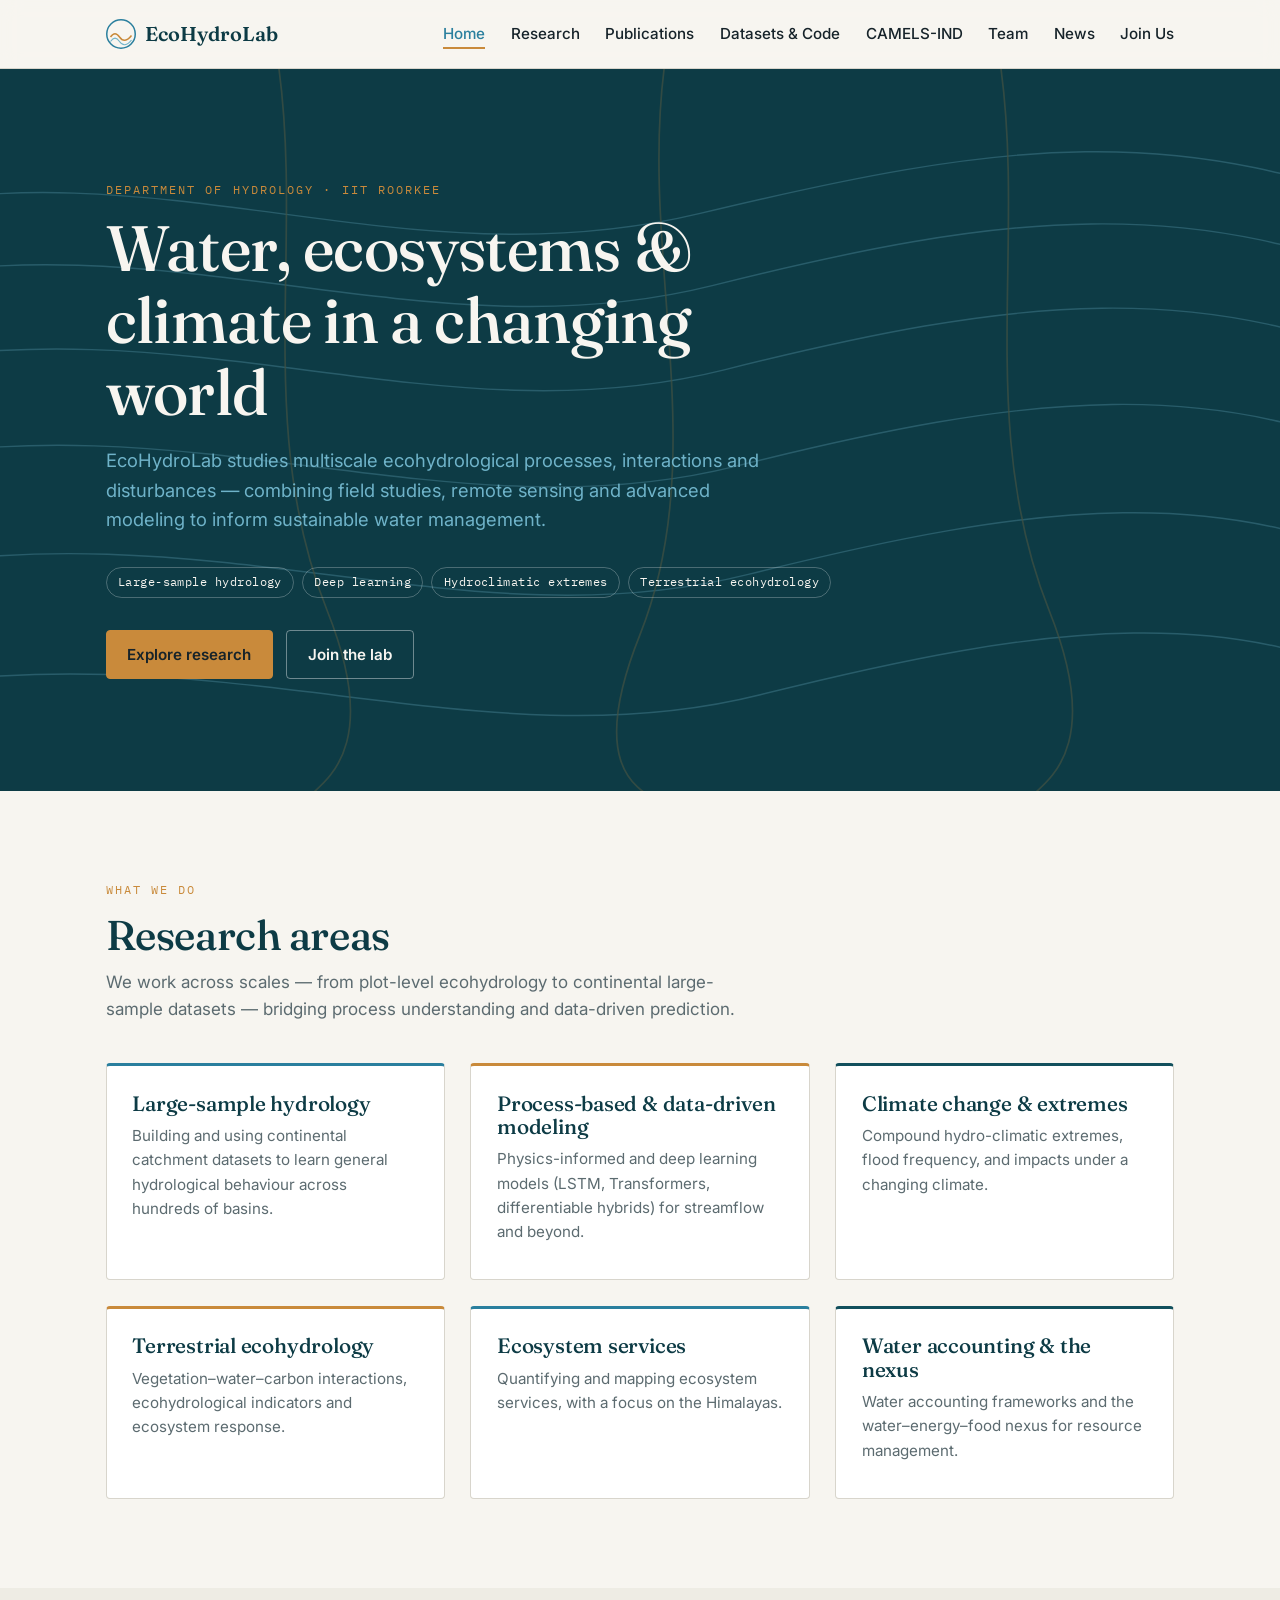
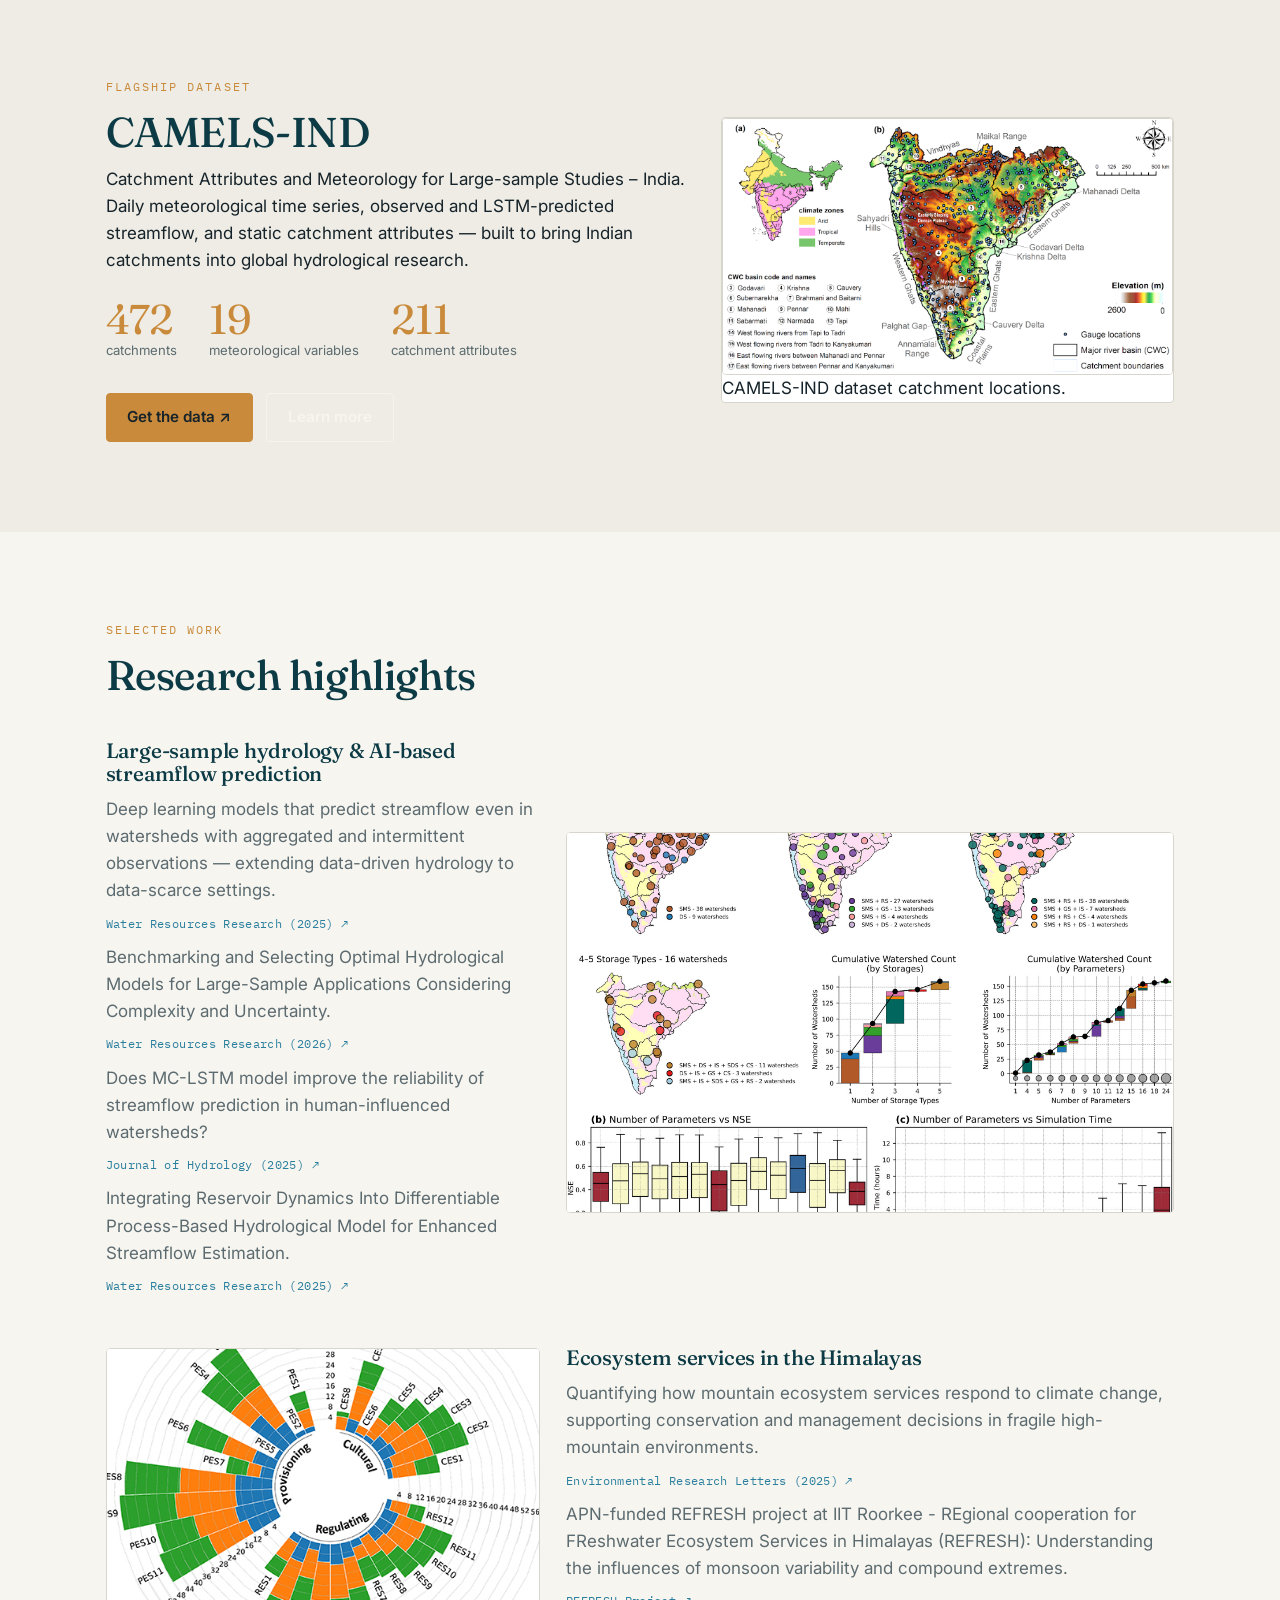
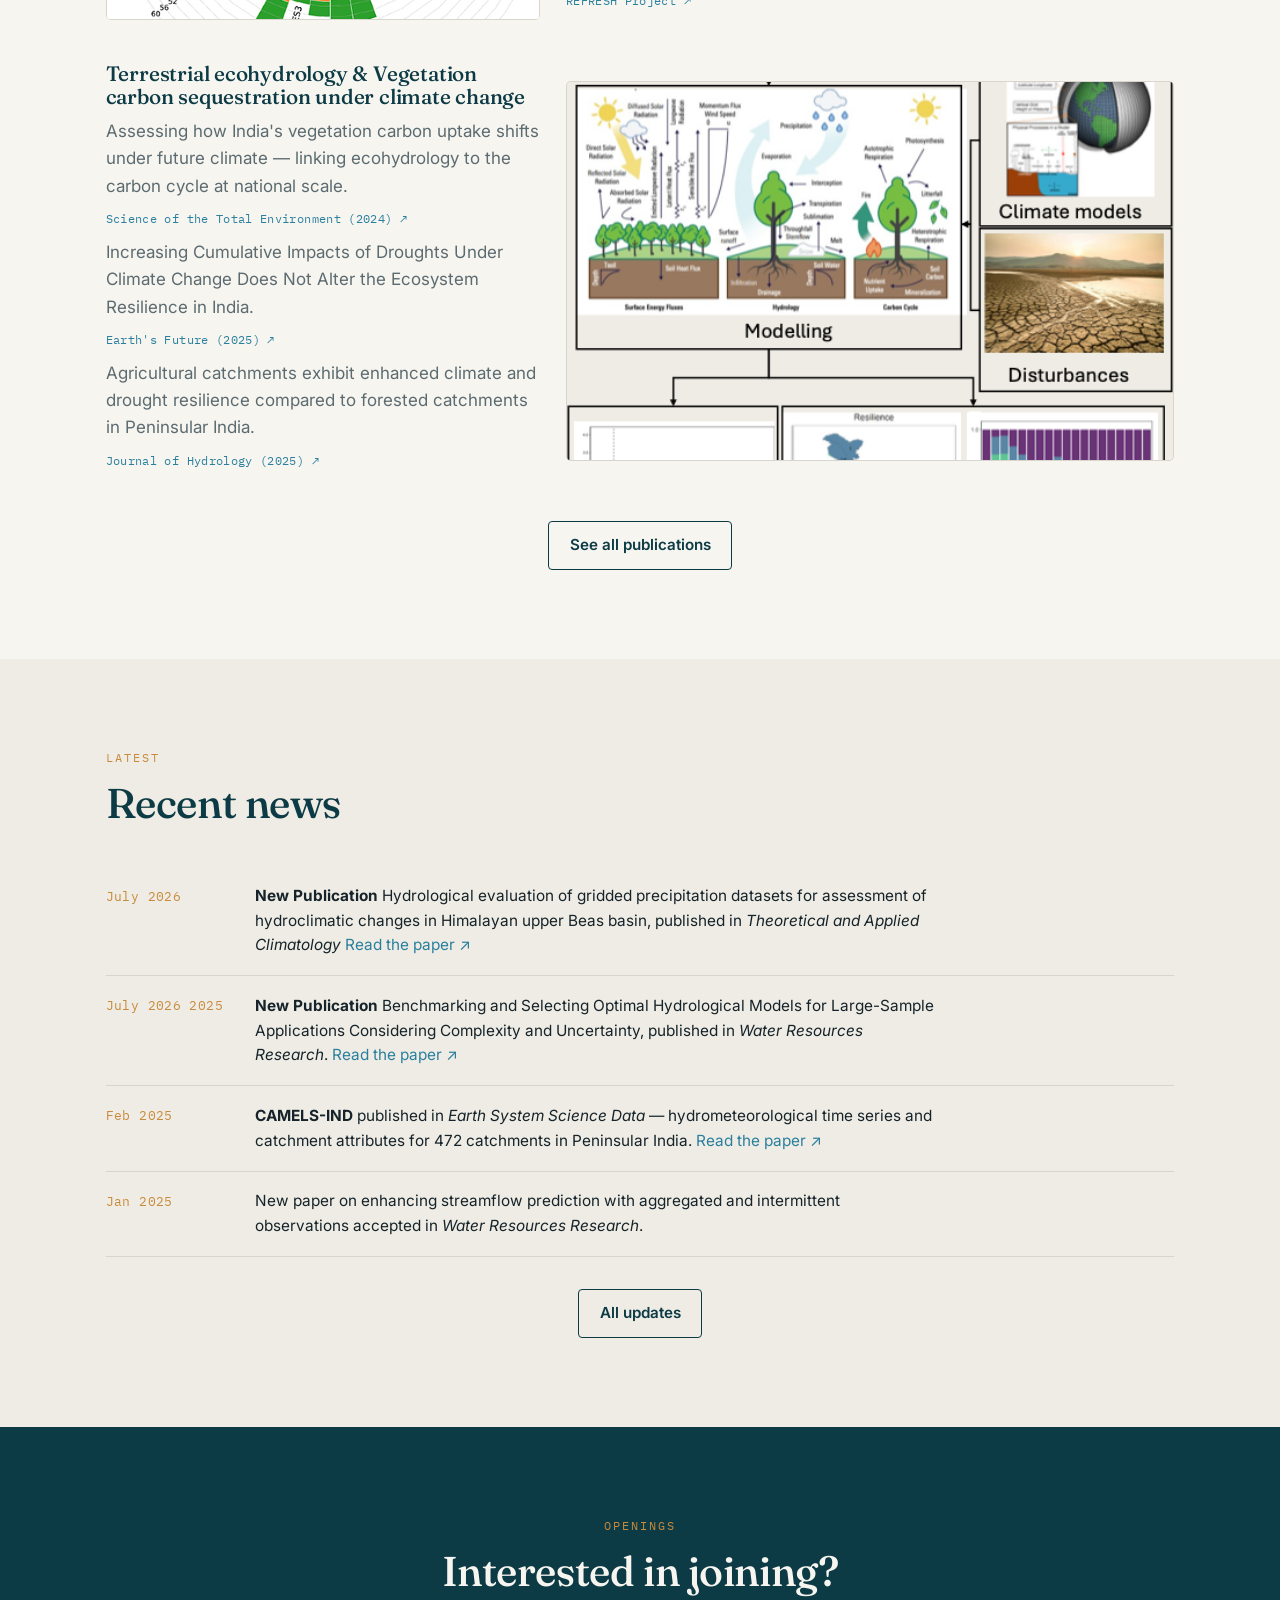
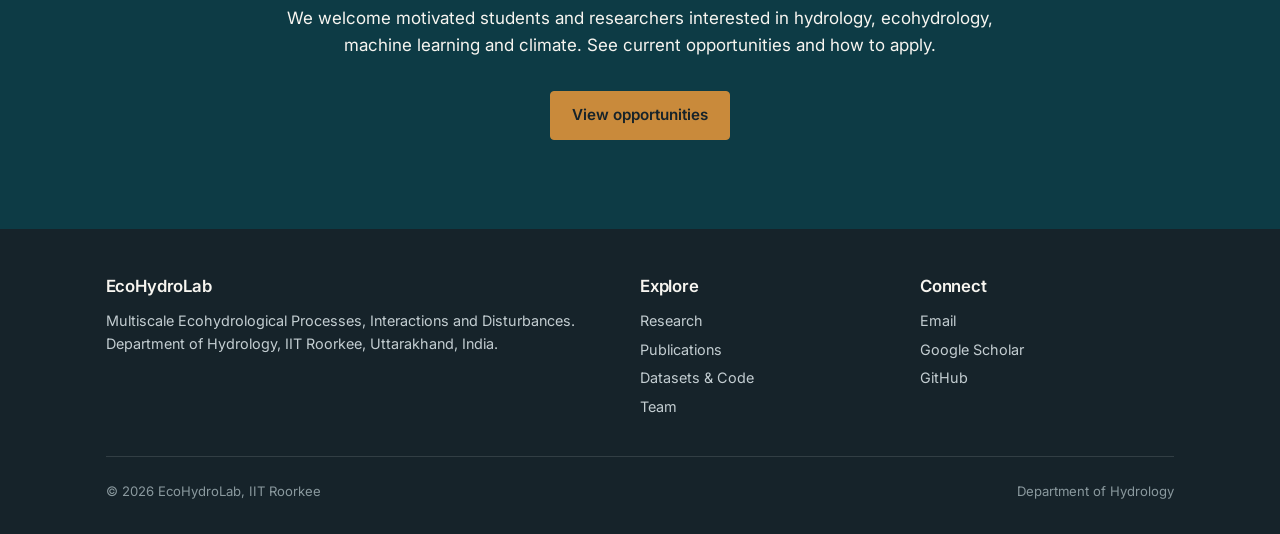
==== commit 6c3c5de2: "Update index.html" ====
--- a/index.html
+++ b/index.html
@@ -202,7 +202,7 @@
         <p class="muted">Increasing Cumulative Impacts of Droughts Under Climate Change Does Not Alter the Ecosystem Resilience in India.</p>
         <p class="pub-links"><a href="https://agupubs.onlinelibrary.wiley.com/doi/10.1029/2024EF005888" target="_blank" rel="noopener">Earth's Future (2025) ↗</a></p>
         <p class="muted">Agricultural catchments exhibit enhanced climate and drought resilience compared to forested catchments in Peninsular India.</p>
-        <p class="pub-links"><a href="https://www.sciencedirect.com/science/article/pii/S0022169425019584" target="_blank" rel="noopener">Earth's Future (2025) ↗</a></p>
+        <p class="pub-links"><a href="https://www.sciencedirect.com/science/article/pii/S0022169425019584" target="_blank" rel="noopener">Journal of Hydrology (2025) ↗</a></p>
 
       </div>
     </div>
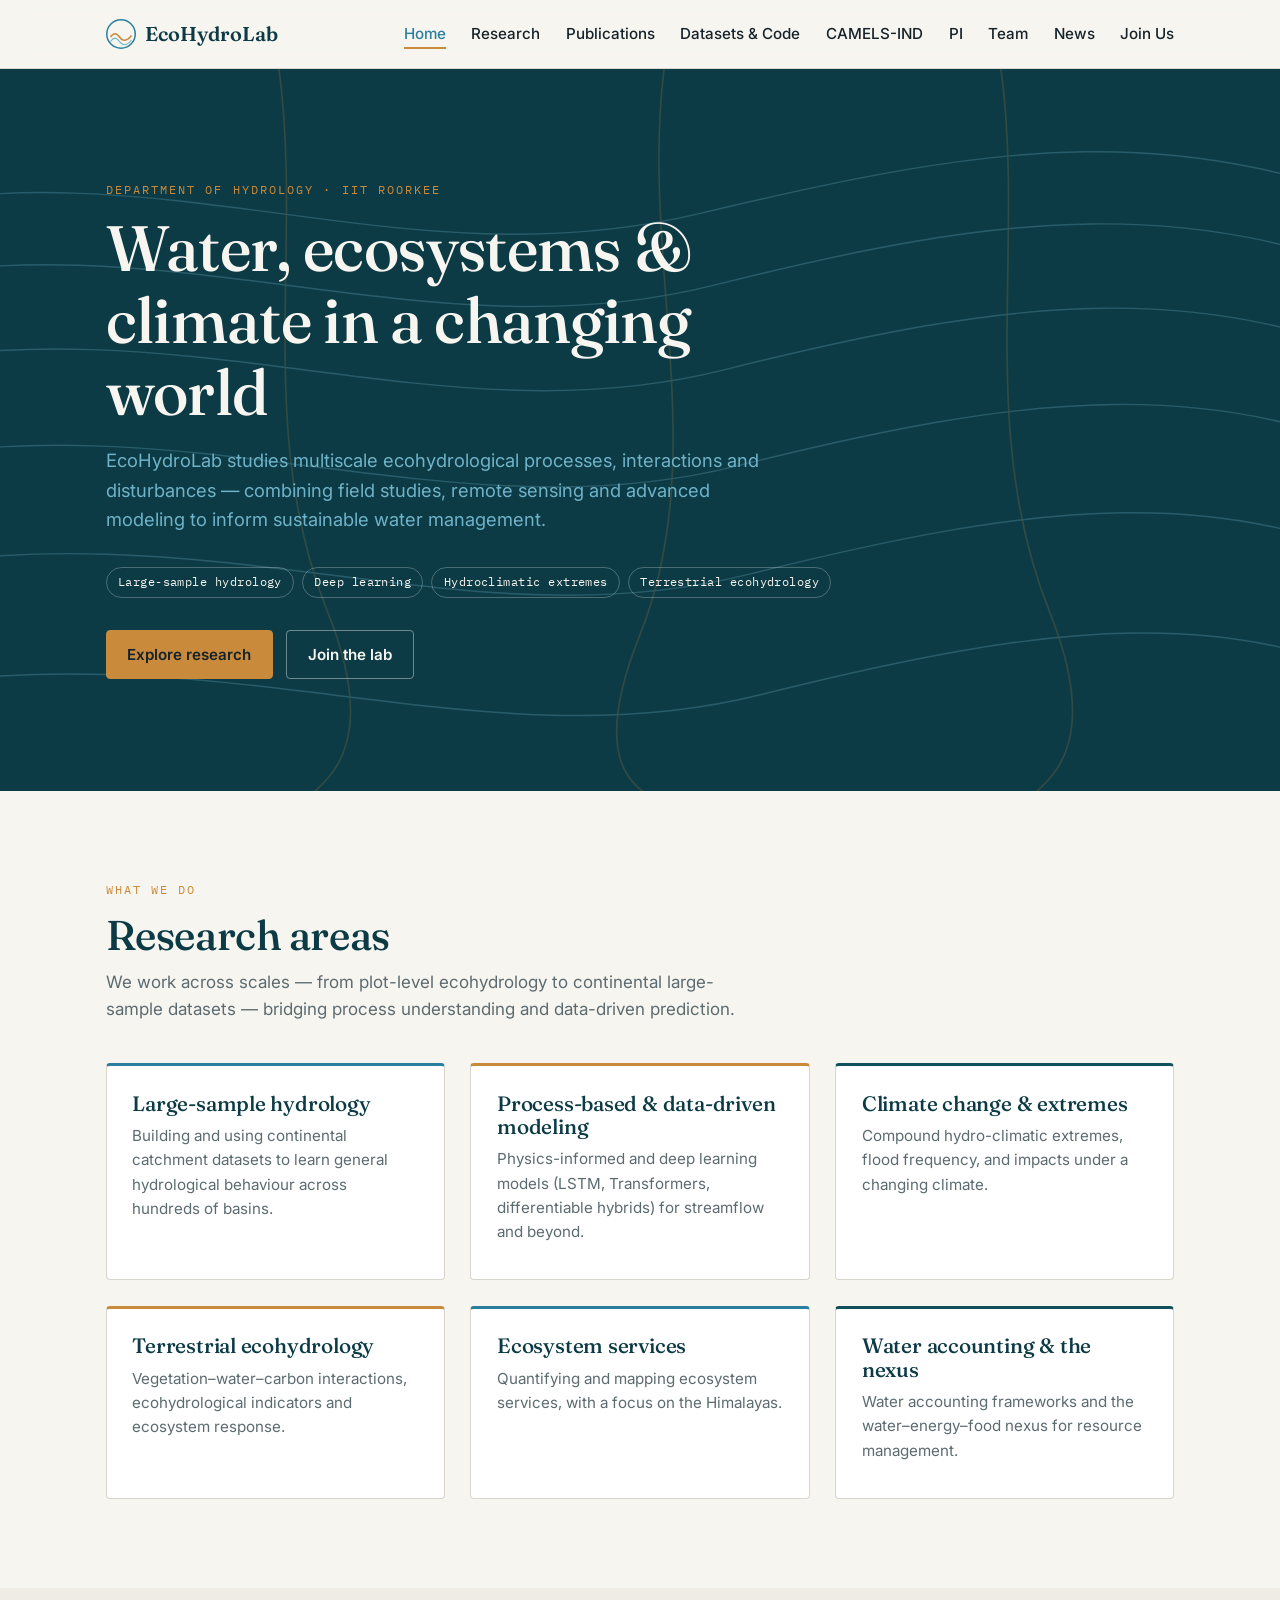
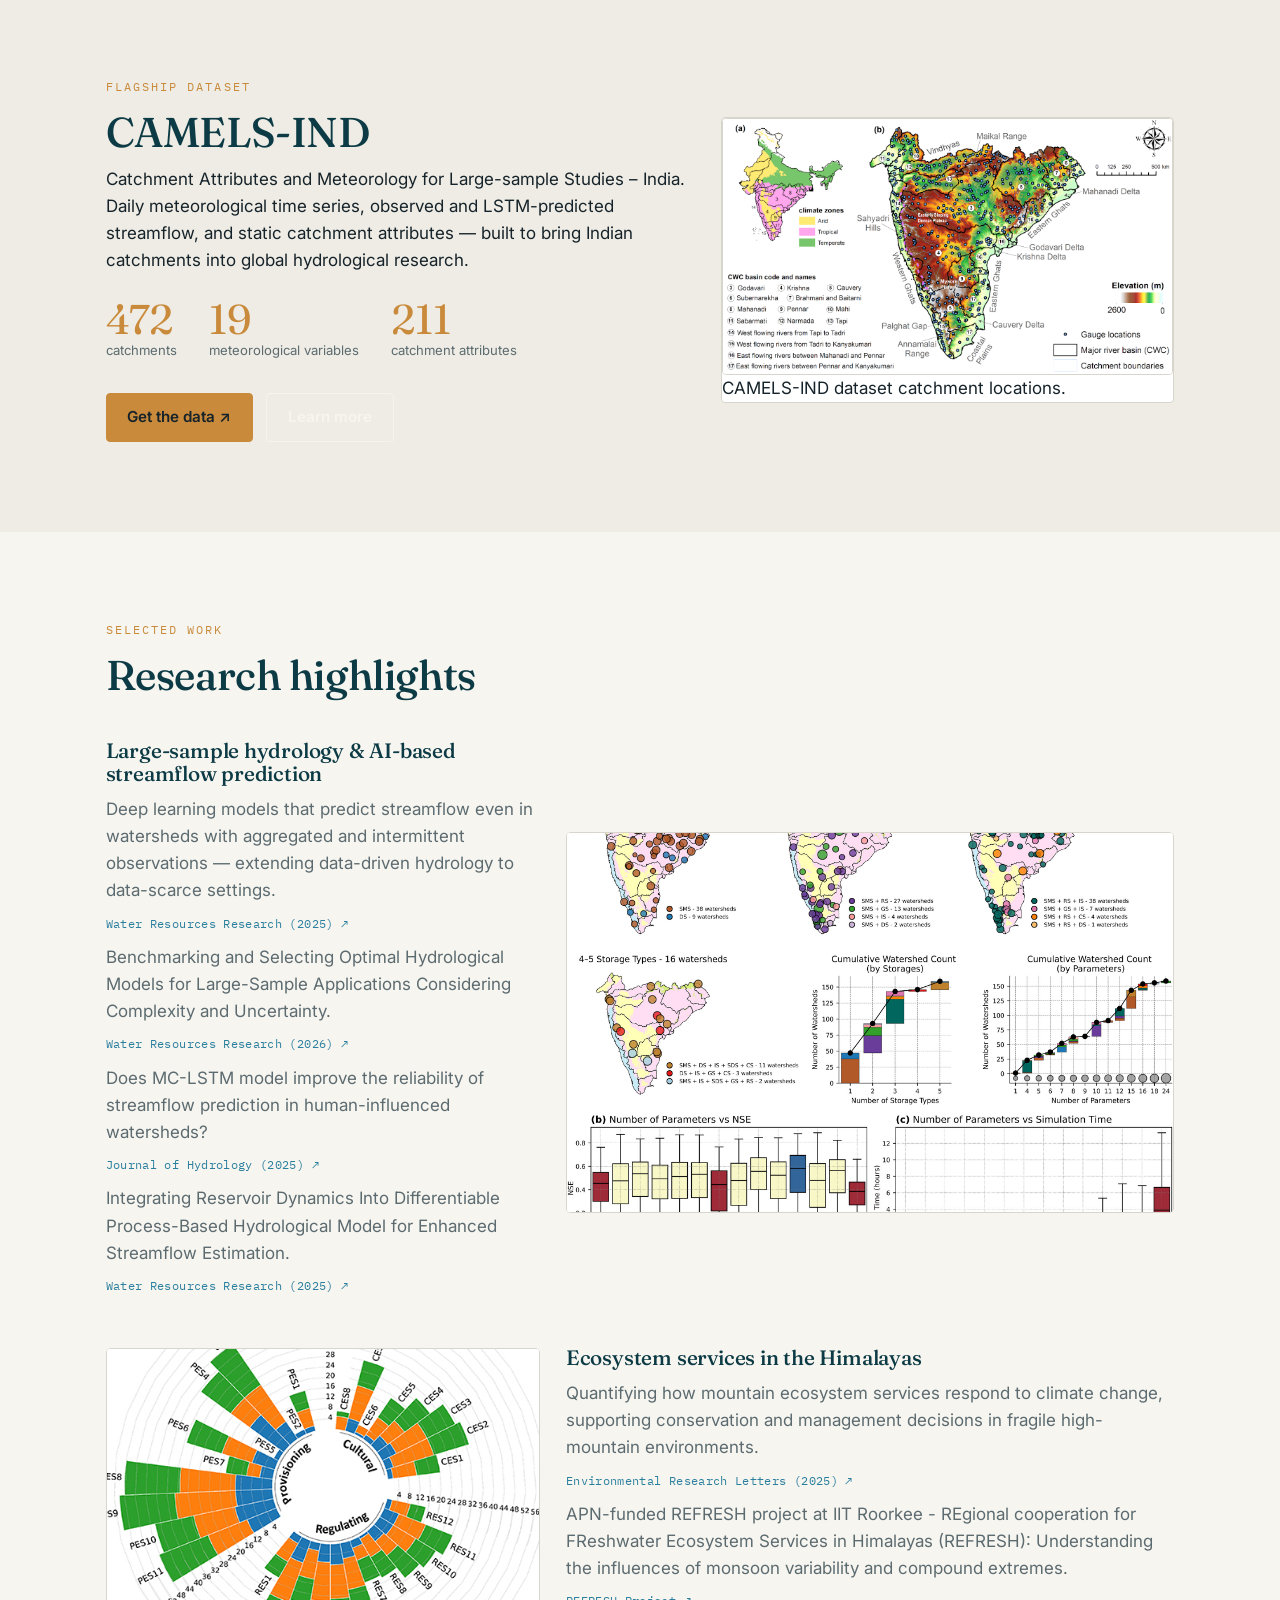
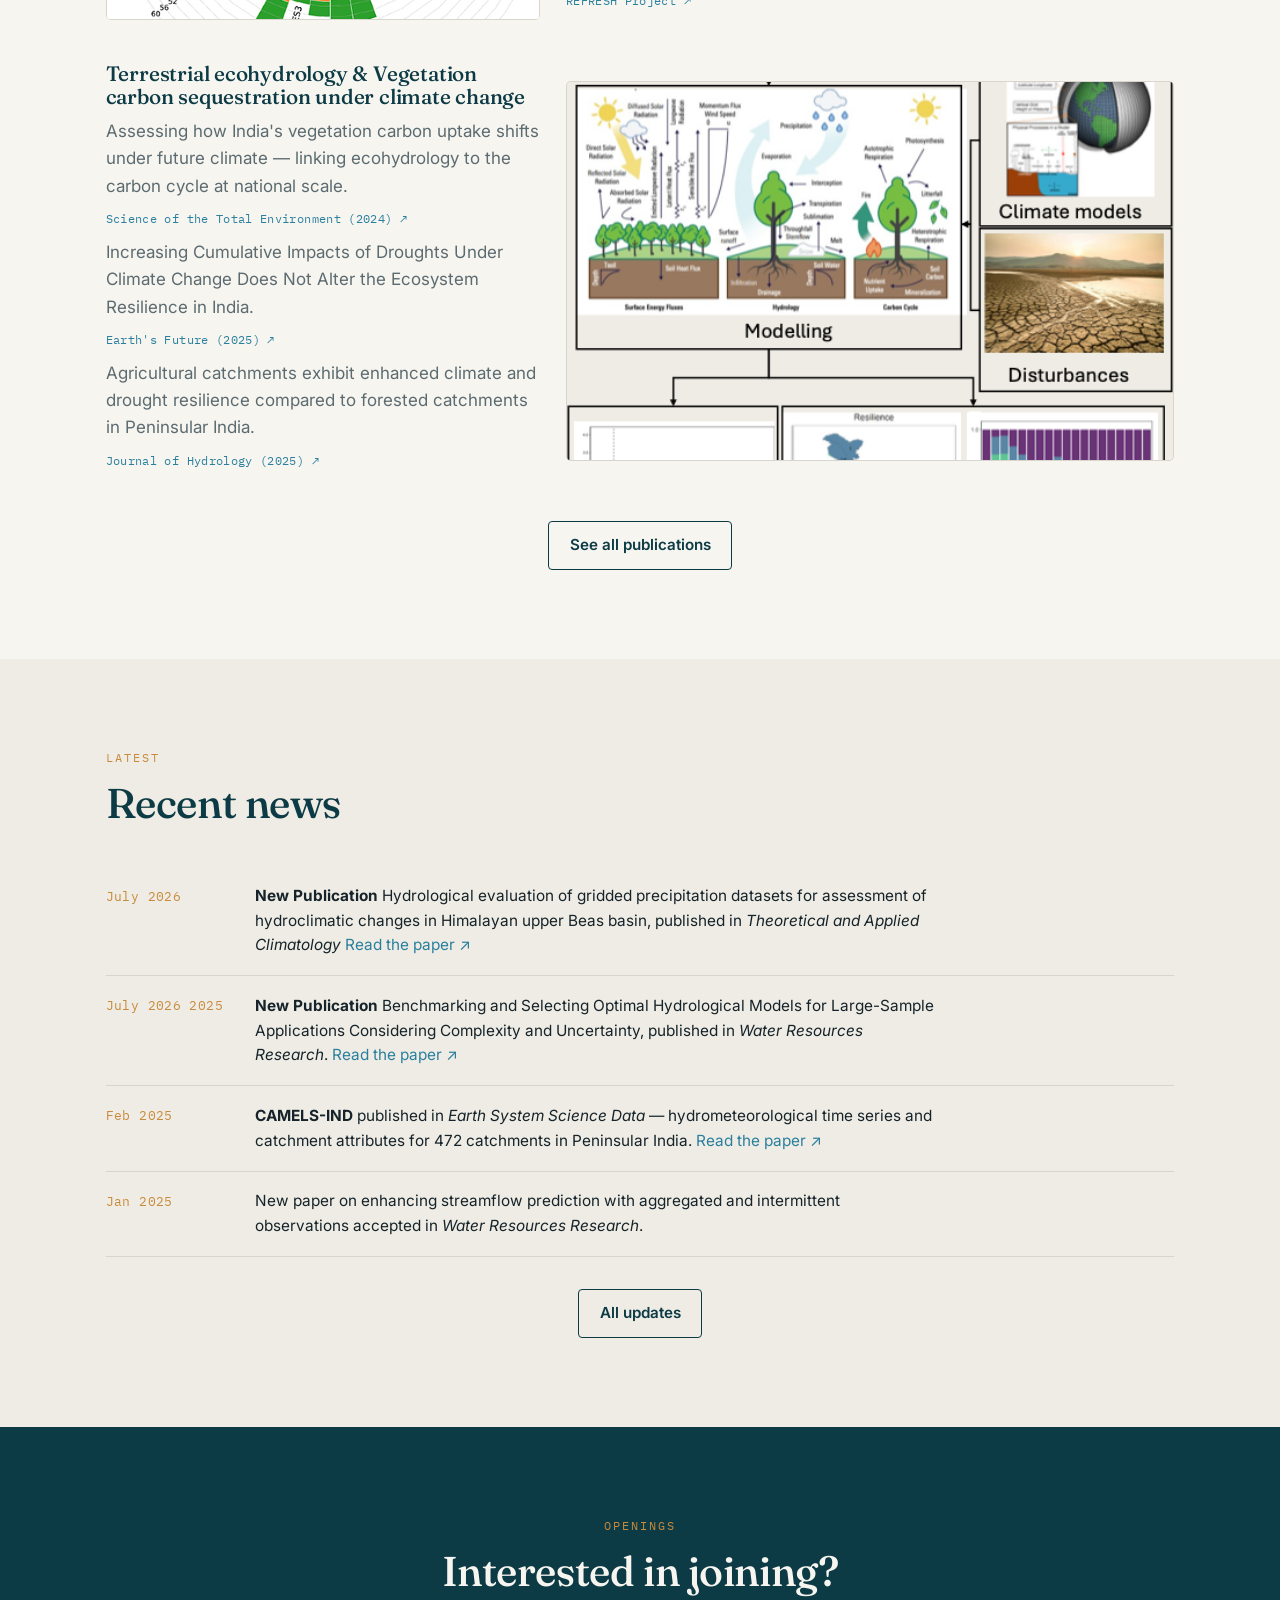
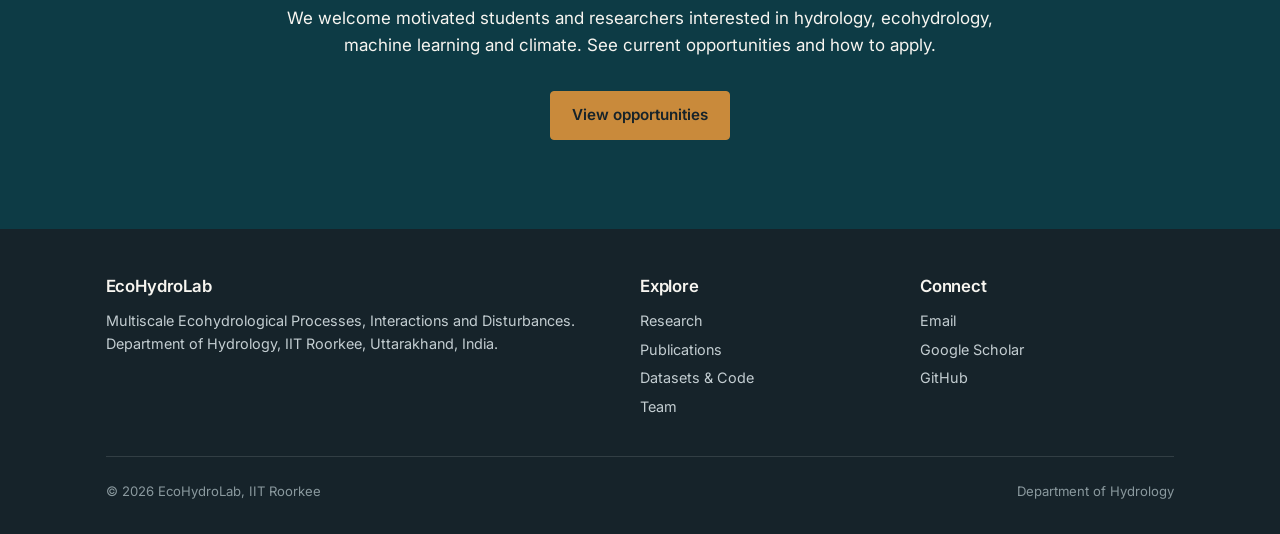
==== commit febeebce: "Added page" ====
--- a/index.html
+++ b/index.html
@@ -33,6 +33,7 @@
       <li><a href="publications.html">Publications</a></li>
       <li><a href="datasets.html">Datasets &amp; Code</a></li>
       <li><a href="camels-ind.html">CAMELS-IND</a></li>
+      <li><a href="pi.html" >PI</a></li>
       <li><a href="team.html">Team</a></li>
       <li><a href="news.html">News</a></li>
       <li><a href="join.html">Join Us</a></li>
--- a/assets/css/style.css
+++ b/assets/css/style.css
@@ -203,6 +203,9 @@
 .person .socials { margin-top: .6rem; display: flex; gap: .7rem; justify-content: center; }
 .person .socials a { font-size: .8rem; font-family: var(--mono); }
 .team-group-title { margin: 2.5rem 0 1.5rem; }
+.team-subgroup-title { font-size: 1.1rem; color: var(--river); margin: 2.5rem 0 1.2rem; padding-bottom: .4rem; border-bottom: 1px solid var(--line); font-family: var(--sans); font-weight: 600; letter-spacing: .01em; }
+.team-subgroup-title:first-of-type { margin-top: 1rem; }
+.team-year-title { font-family: var(--mono); font-size: .8rem; letter-spacing: .06em; text-transform: uppercase; color: var(--sediment); margin: 1.6rem 0 1rem; }
 
 /* ---------- News ---------- */
 .news-item { display: grid; grid-template-columns: 130px 1fr; gap: 1.2rem; padding: 1.1rem 0; border-bottom: 1px solid var(--line); }
@@ -252,5 +255,17 @@
 }
 
 .center { text-align: center; }
+
+/* Zenodo community banner */
+.zenodo-banner { display: grid; grid-template-columns: 1fr auto; gap: 2rem; align-items: center; }
+.zenodo-banner-text h2 { margin: .2rem 0 .5rem; }
+.zenodo-banner-text p { margin: 0; }
+.zenodo-banner-cta { white-space: nowrap; }
+@media (max-width: 720px) { .zenodo-banner { grid-template-columns: 1fr; gap: 1.2rem; } }
+
+/* Responsive video embed (16:9) */
+.video-embed { position: relative; width: 100%; max-width: 860px; margin: 1.8rem auto 0; aspect-ratio: 16/9; border-radius: var(--radius); overflow: hidden; border: 1px solid var(--line); background: #000; }
+.video-embed iframe { position: absolute; inset: 0; width: 100%; height: 100%; border: 0; }
+.section--dark .video-embed { border-color: rgba(255,255,255,.15); }
 .mt-2 { margin-top: 2rem; }
 .muted { color: var(--muted); }
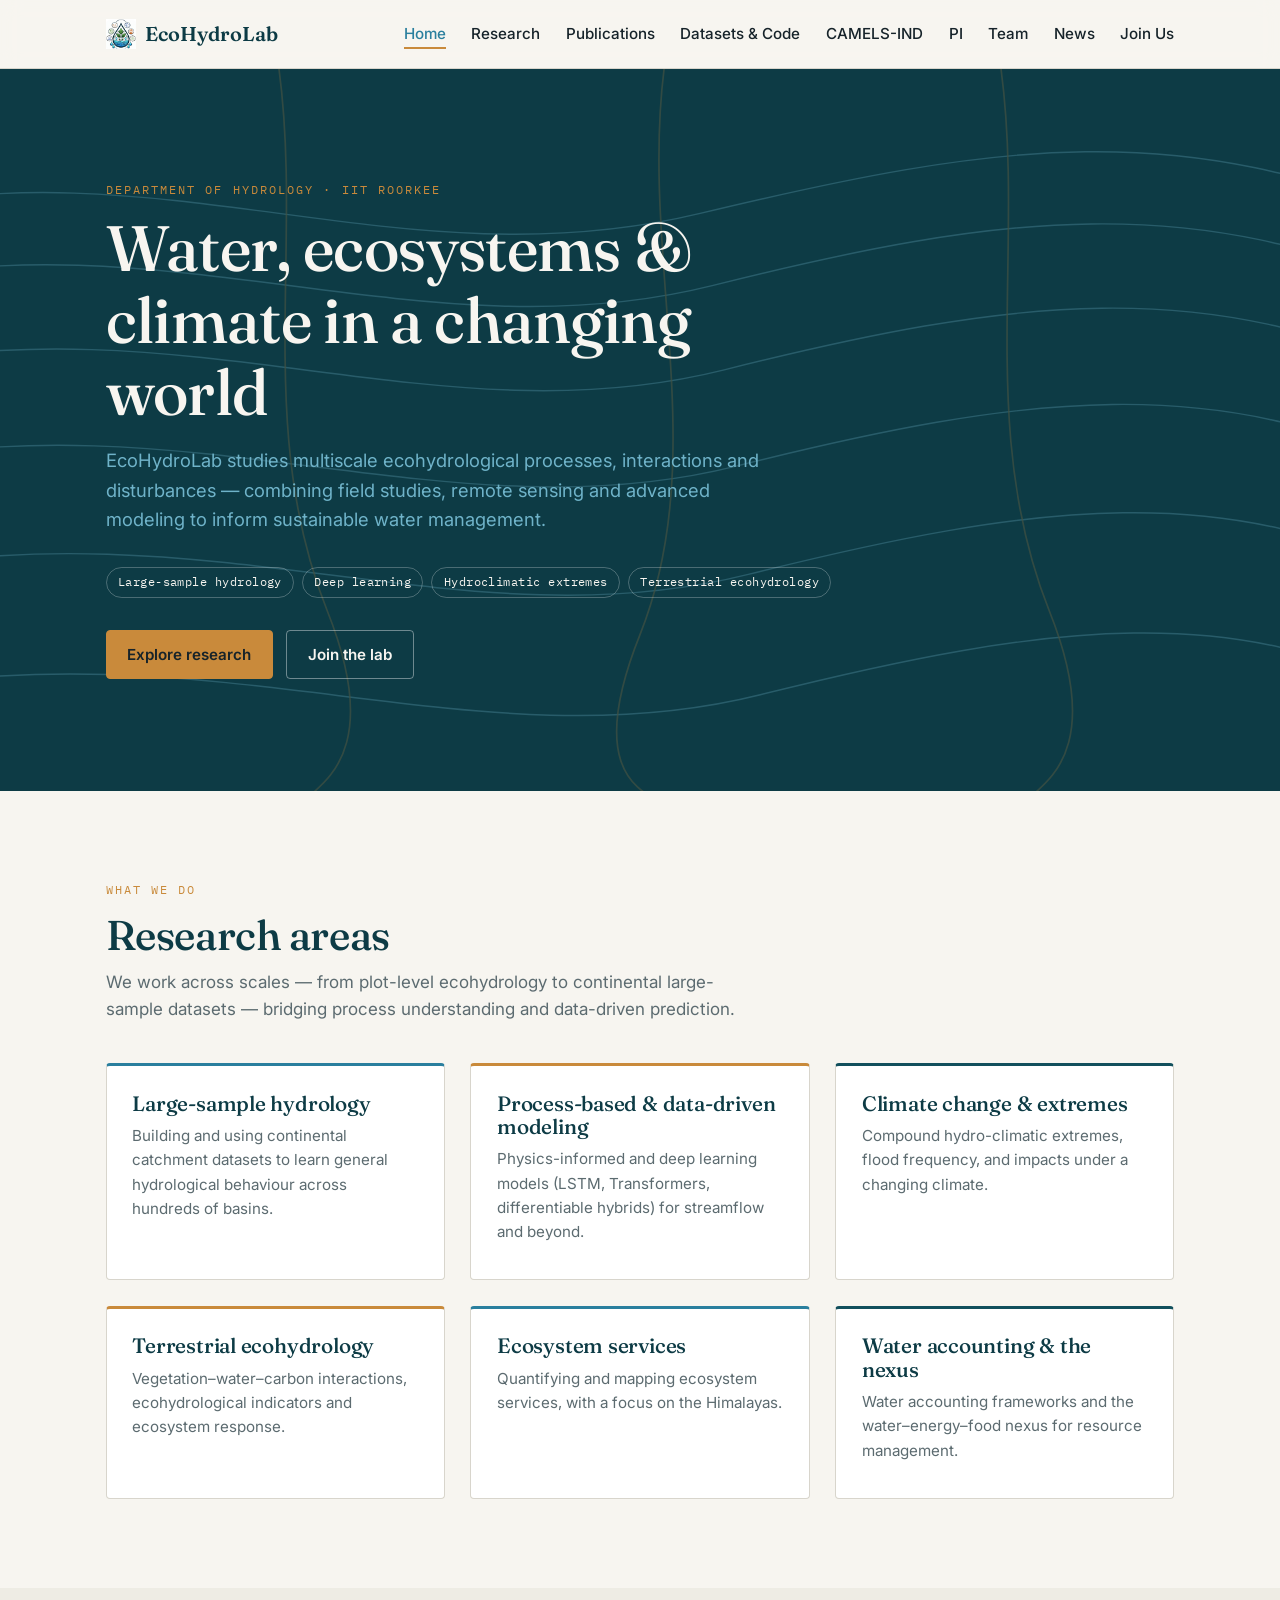
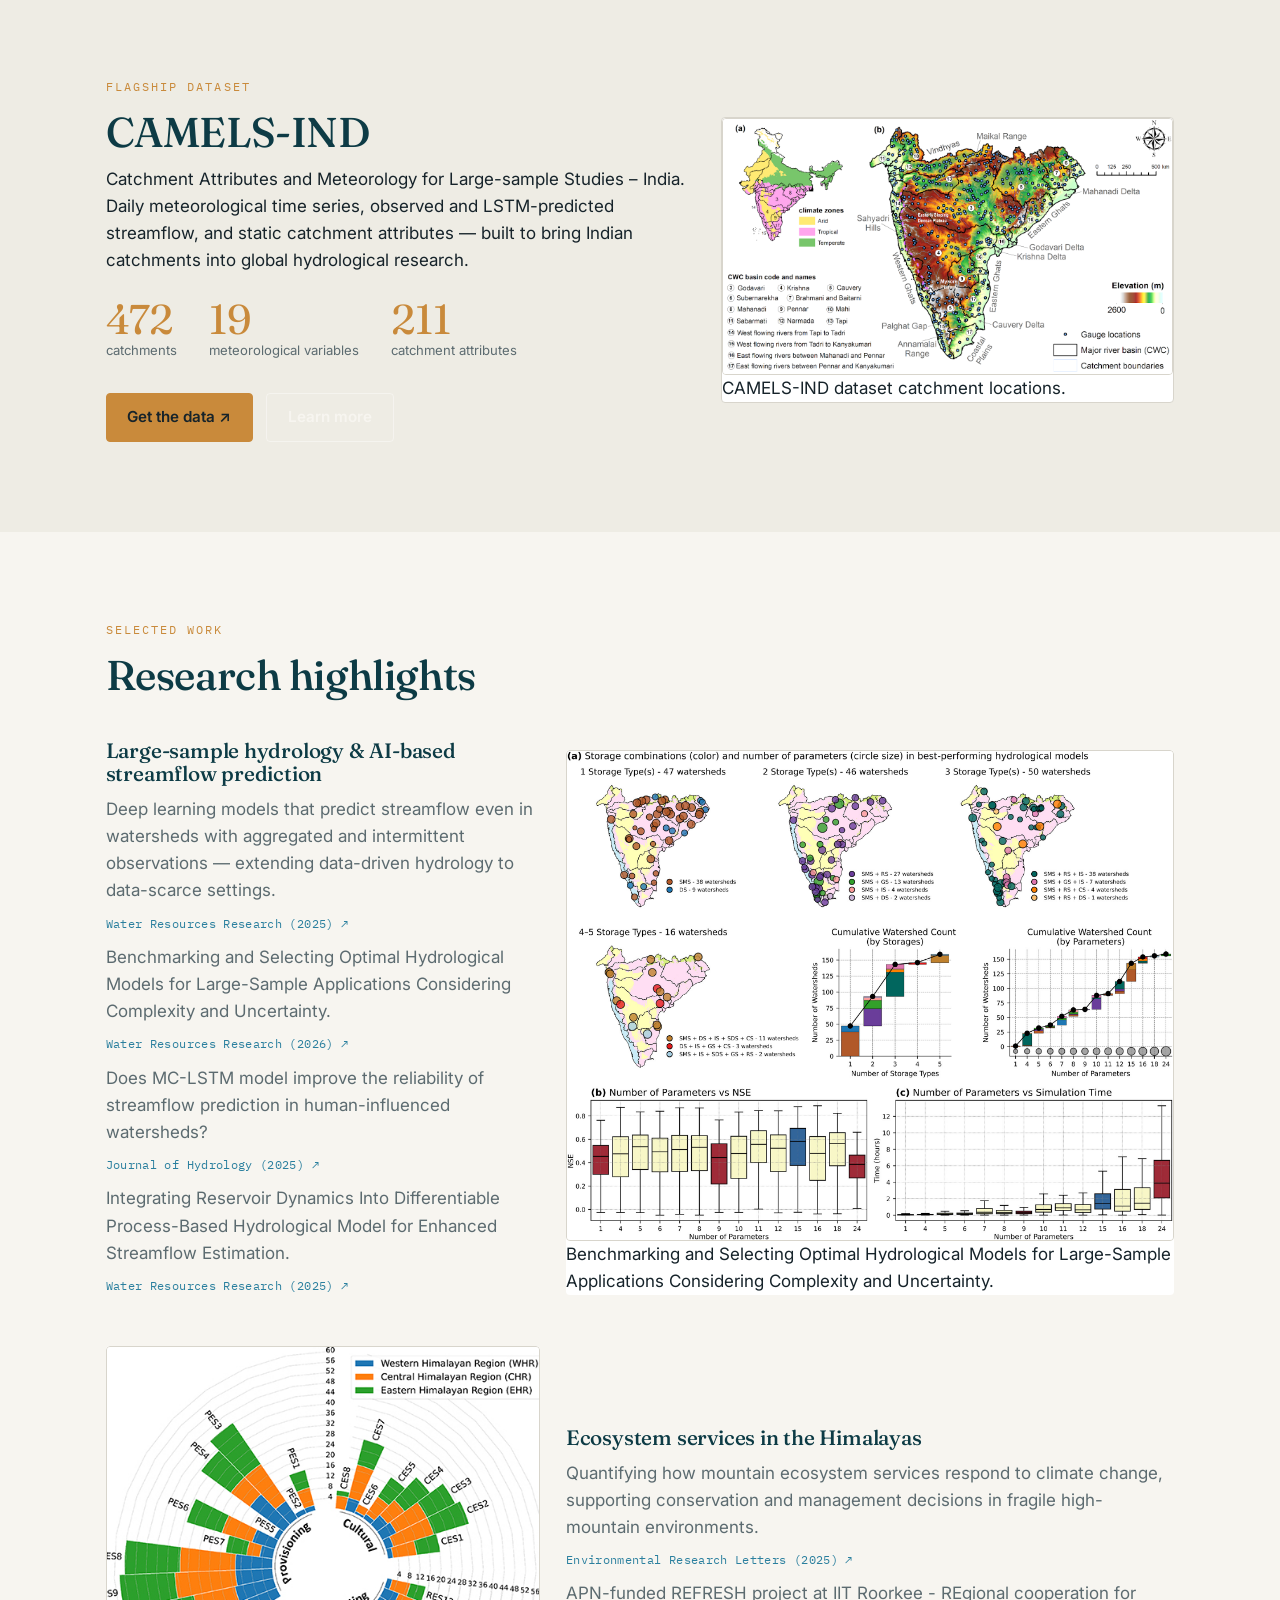
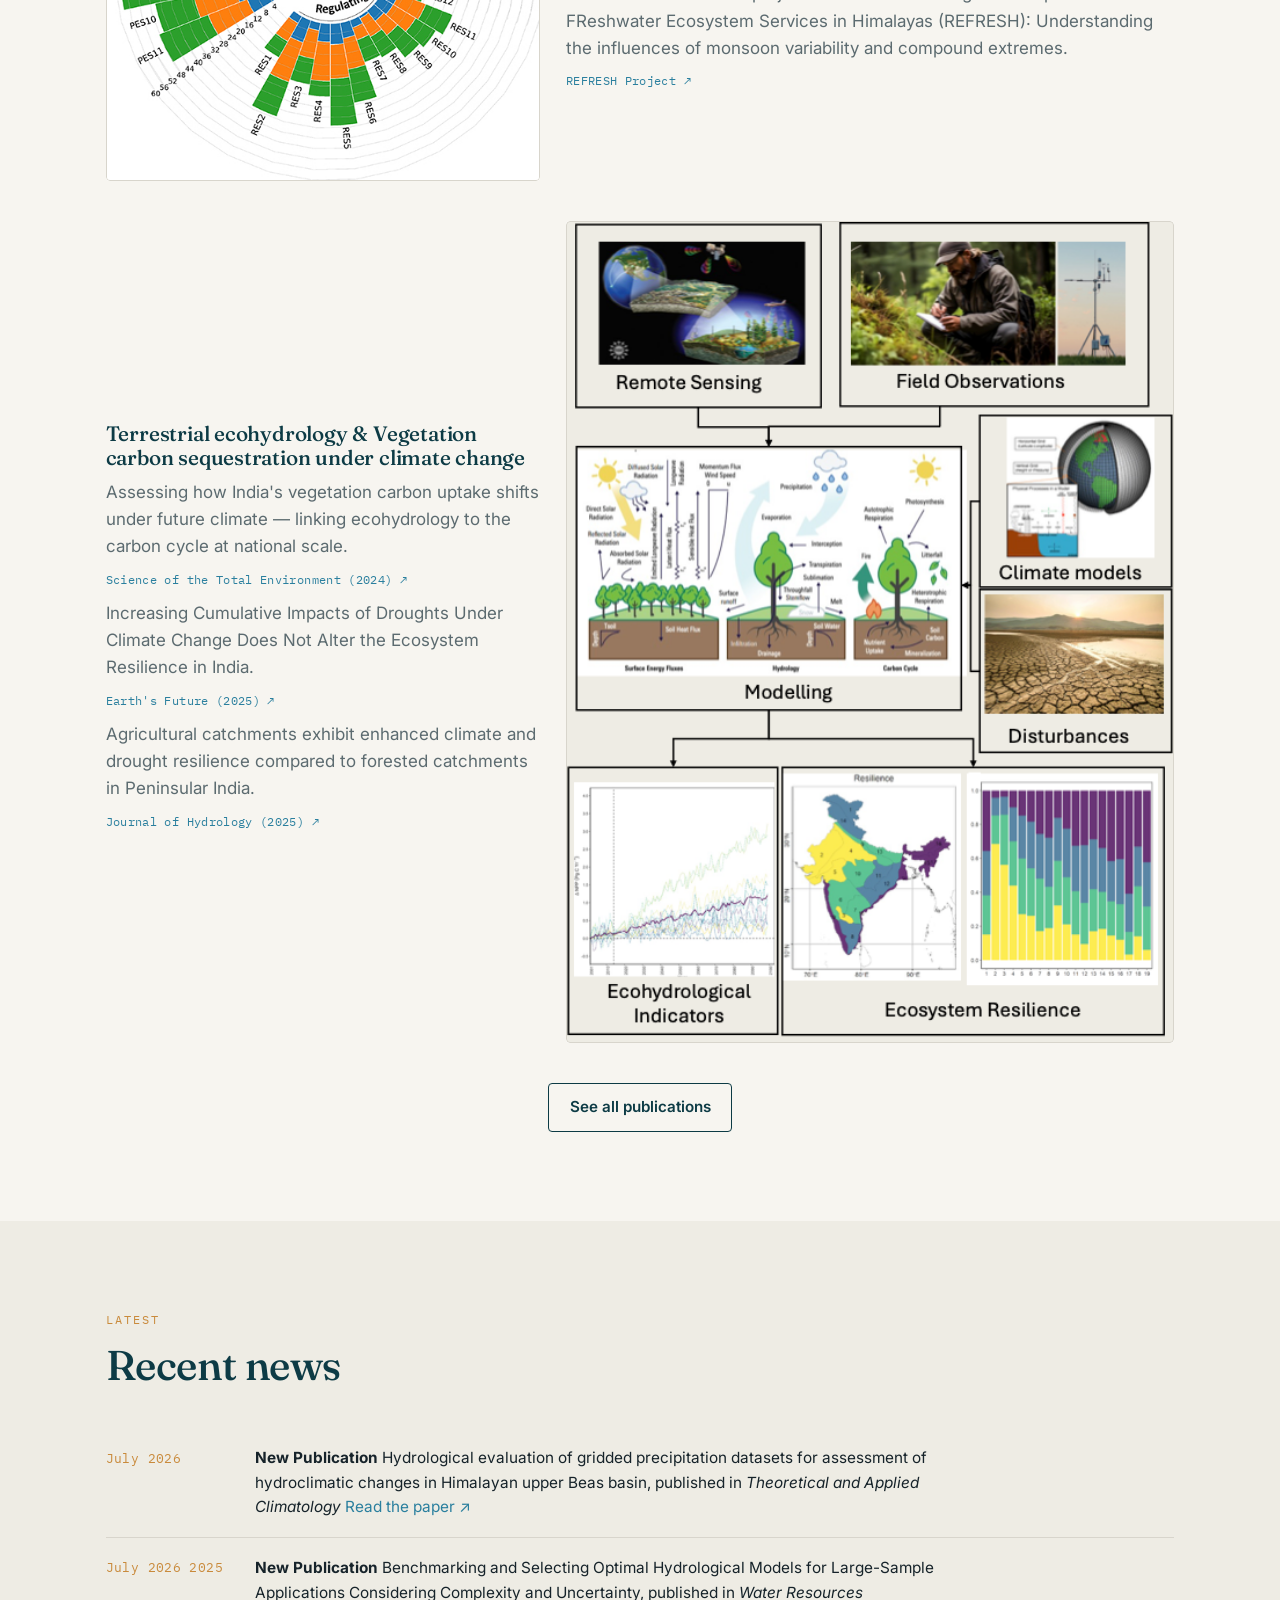
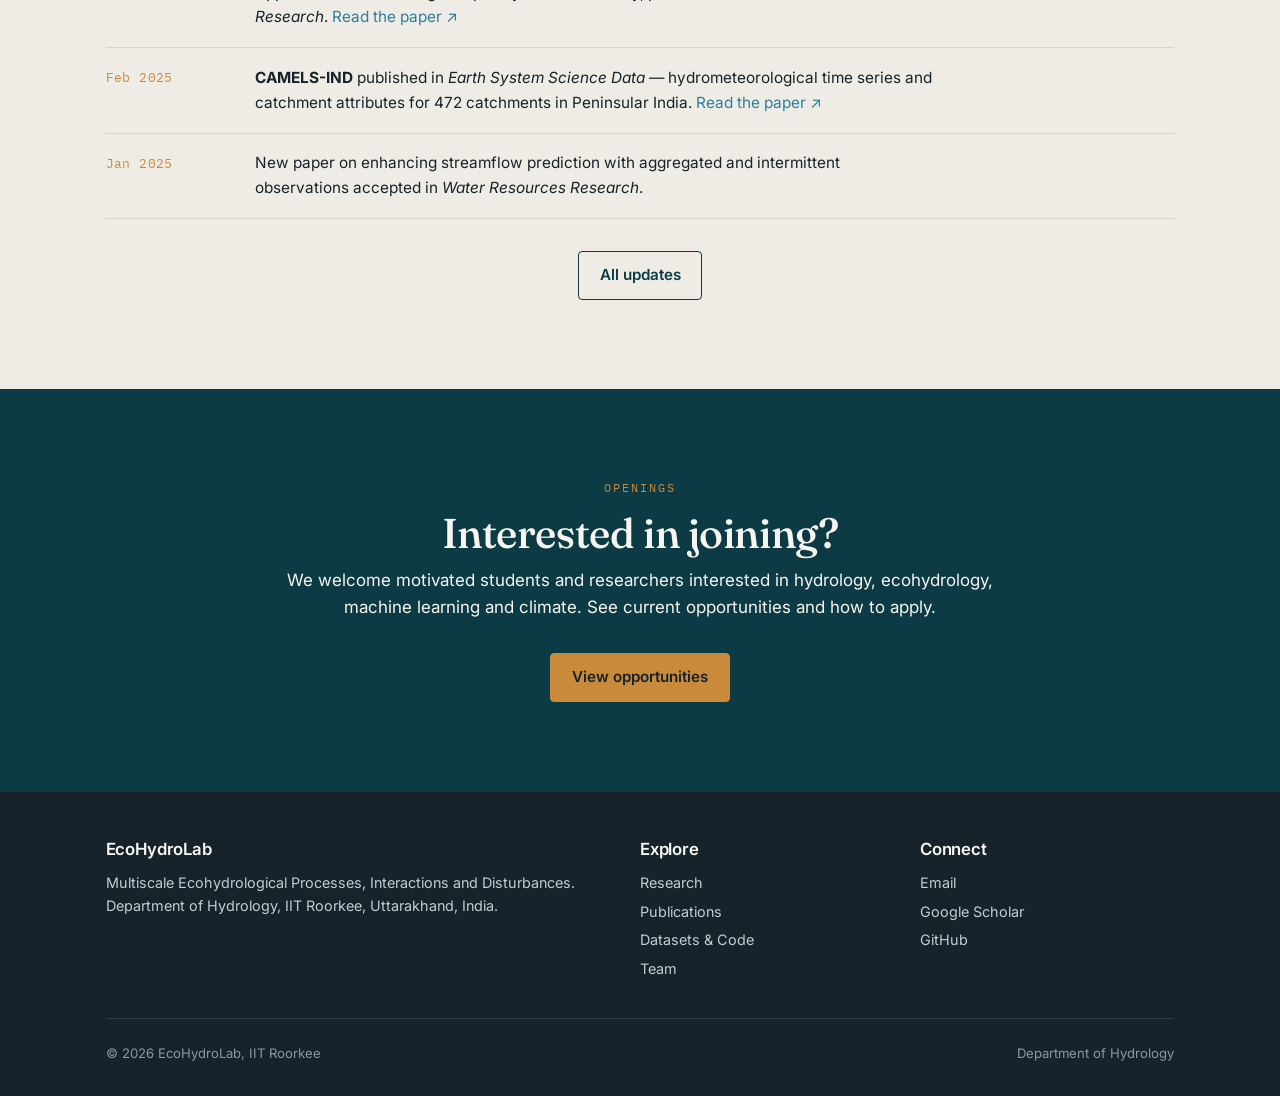
==== commit c291abdb: "Update" ====
--- a/index.html
+++ b/index.html
@@ -19,11 +19,7 @@
 <header class="site-header">
   <nav class="nav wrap" aria-label="Primary">
     <a class="brand" href="index.html">
-      <svg class="mark" viewBox="0 0 40 40" fill="none" aria-hidden="true">
-        <circle cx="20" cy="20" r="19" stroke="#2a7f9e" stroke-width="2"/>
-        <path d="M6 24c4-6 8-6 12 0s10 6 16-2" stroke="#c98a3b" stroke-width="2" fill="none"/>
-        <path d="M6 30c4-6 8-6 12 0s10 6 16-2" stroke="#6fb3c9" stroke-width="1.5" fill="none"/>
-      </svg>
+      <img class="mark" src="assets/img/logo-icon.png" alt="" width="30" height="30">
       EcoHydroLab
     </a>
     <button class="nav-toggle" aria-label="Toggle menu" aria-expanded="false"><span></span><span></span><span></span></button>
@@ -152,7 +148,8 @@
       <div class="highlight-media">
         <div class="card" style="padding:0;overflow:hidden;border:0">
 	<figure class="fig reveal">
-      	<img src="assets/img/benchmarking.jpg" alt="" loading="lazy" style="border-radius:var(--radius);border:1px solid var(--line);width:100%;height:auto">
+      	<img src="assets/img/benchmarking.jpg" alt="" loading="lazy" style="border-radius:var(--radius);border:1px solid var(--line);width:100%;height:auto;aspect-ratio:auto;object-fit:contain">
+      	<figcaption>Benchmarking and Selecting Optimal Hydrological Models for Large-Sample Applications Considering Complexity and Uncertainty.</figcaption>
 	</figure>
         </div>
       </div>
@@ -174,7 +171,7 @@
       <div class="highlight-media">
         <div class="card" style="padding:0;overflow:hidden;border:0">
         <figure class="fig reveal">
-      	<img src="assets/img/es_himalayas.png" alt="" loading="lazy">
+      	<img src="assets/img/es_himalayas.png" alt="" loading="lazy" style="border-radius:var(--radius);border:1px solid var(--line);width:100%;height:auto;aspect-ratio:auto;object-fit:contain">
 	</figure>
         </div>
       </div>
@@ -192,7 +189,7 @@
       <div class="highlight-media">
         <div class="card" style="padding:0;overflow:hidden;border:0">
         <figure class="fig reveal">
-      	<img src="assets/img/terrestrial_ecohydrology.png" alt="" loading="lazy">
+      	<img src="assets/img/terrestrial_ecohydrology.png" alt="" loading="lazy" style="border-radius:var(--radius);border:1px solid var(--line);width:100%;height:auto;aspect-ratio:auto;object-fit:contain">
 	</figure>  
         </div>
       </div>
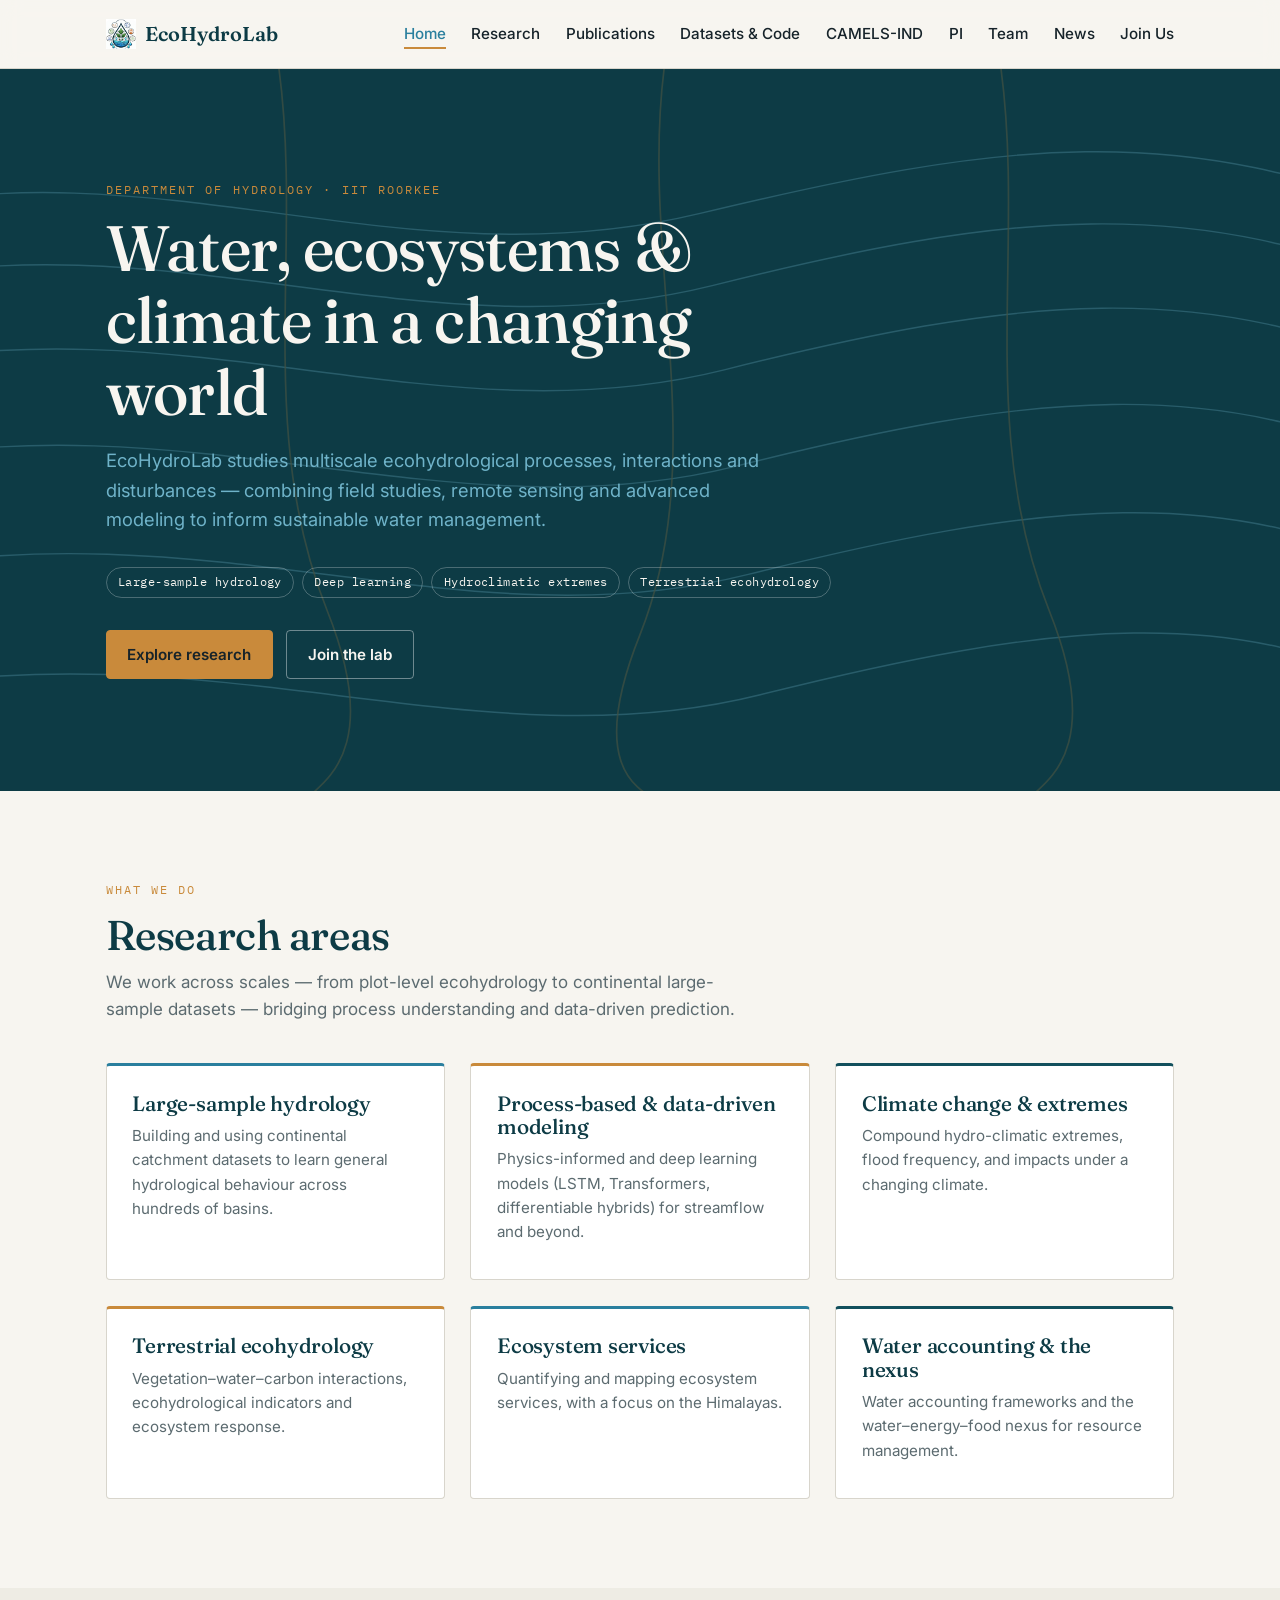
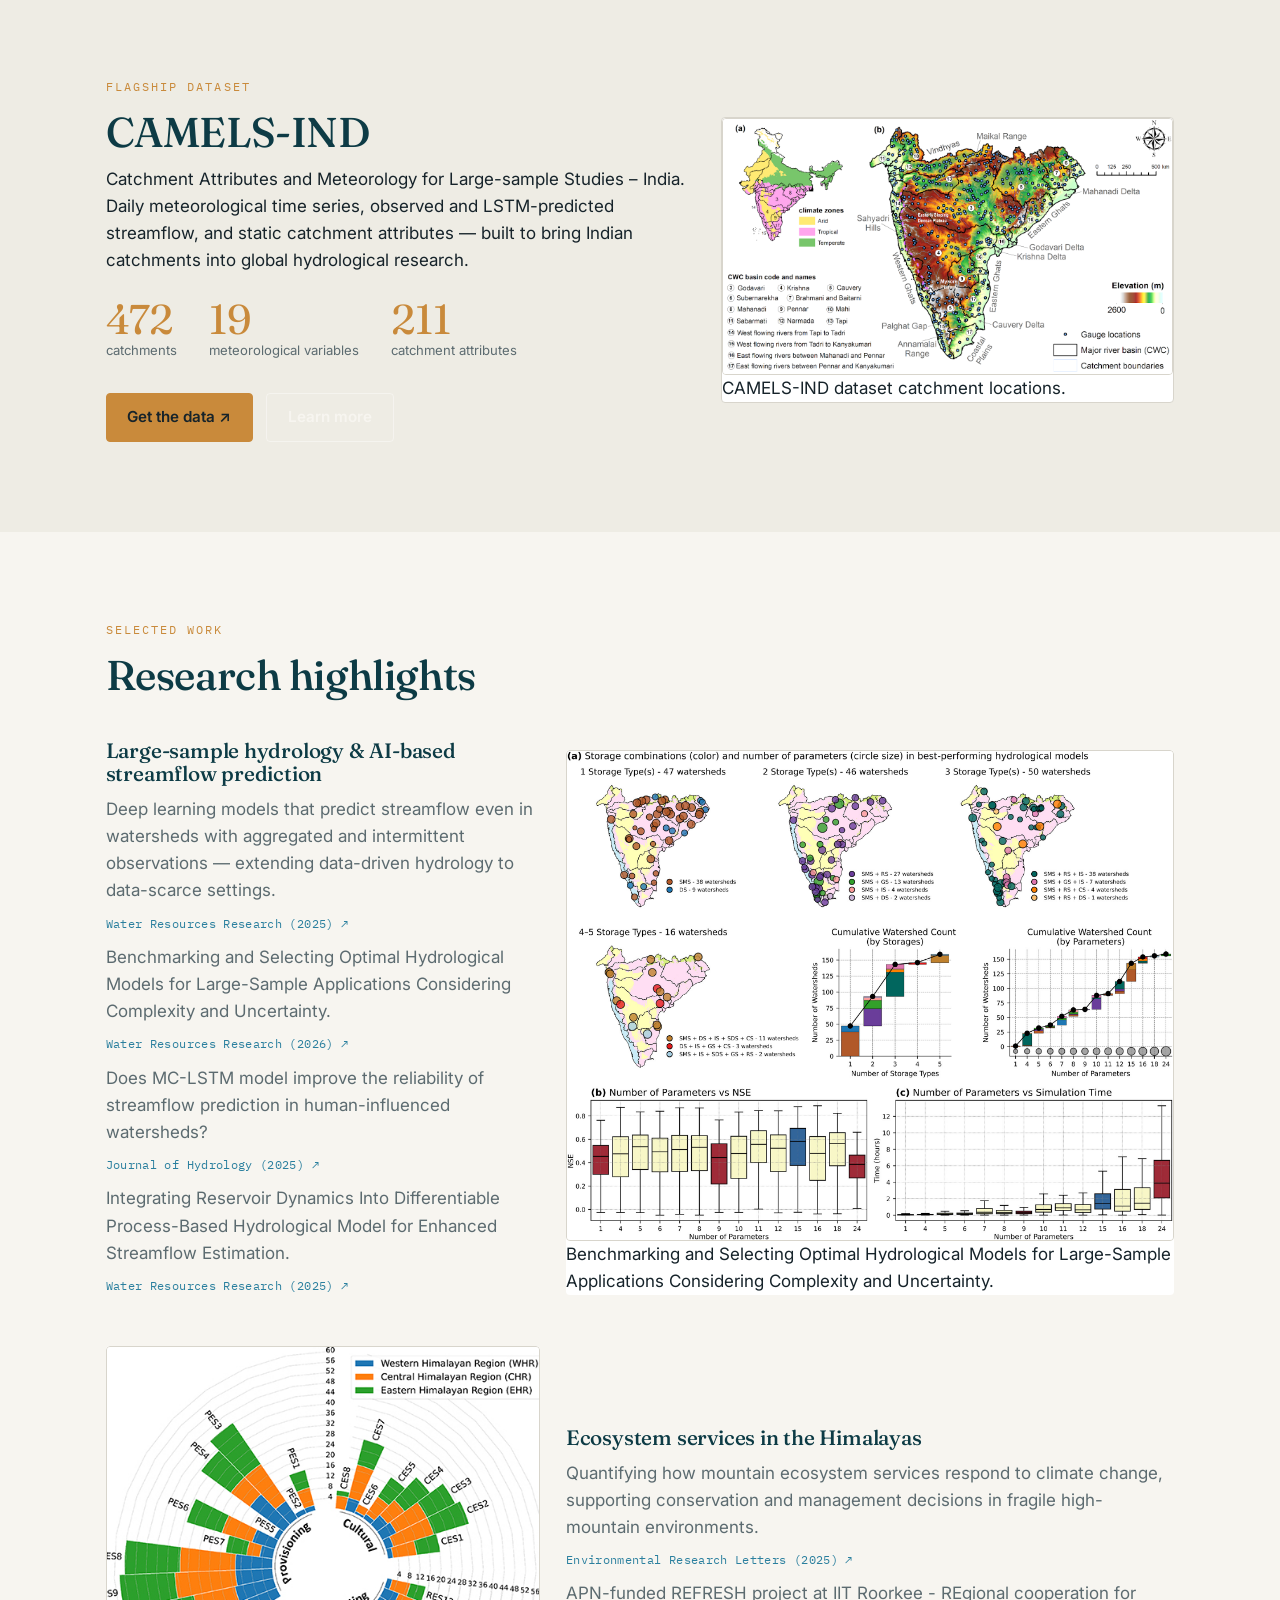
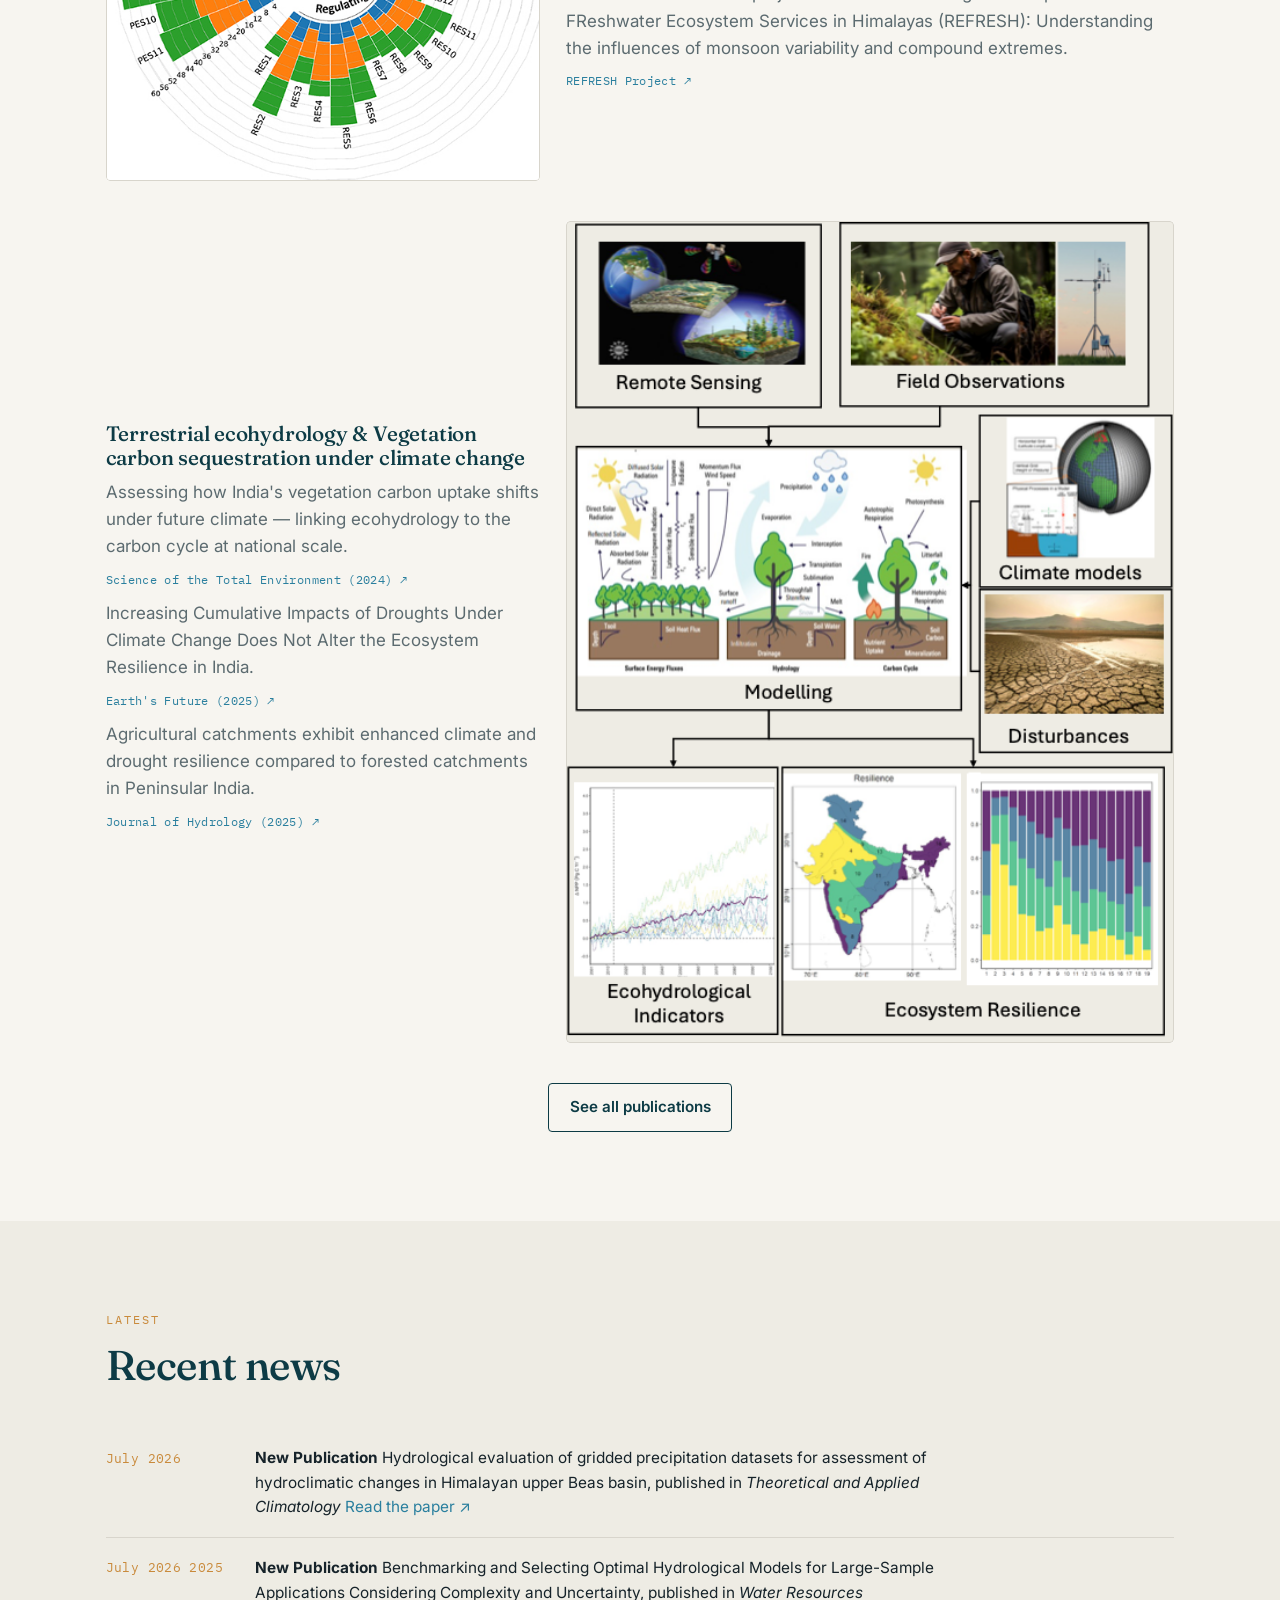
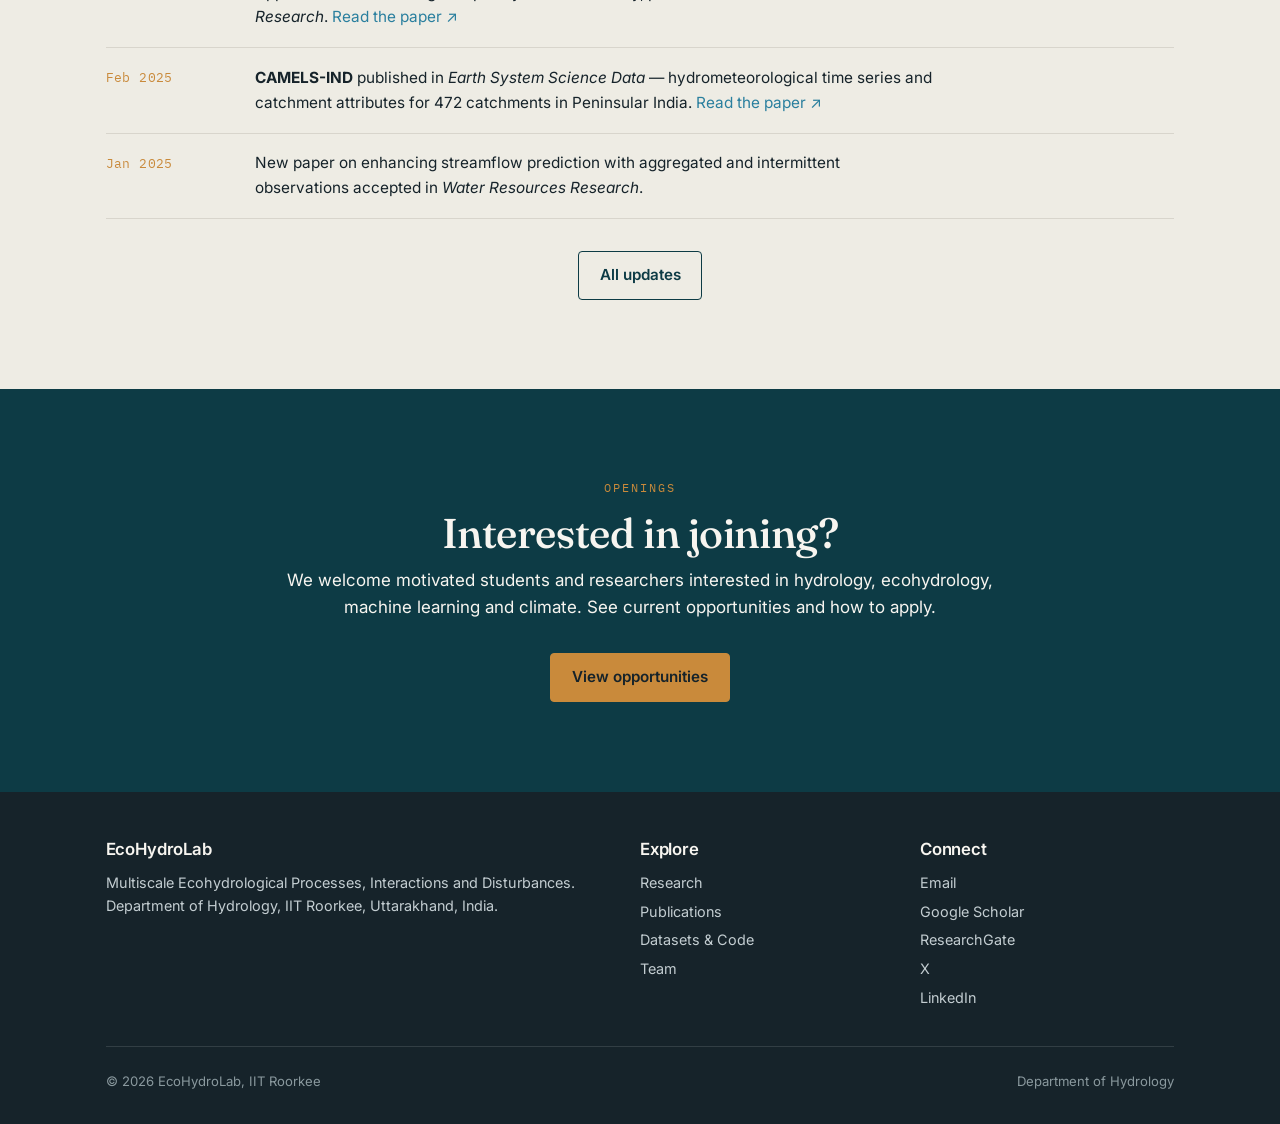
==== commit 89f55e24: "update" ====
--- a/index.html
+++ b/index.html
@@ -254,8 +254,10 @@
         <h4>Connect</h4>
         <ul class="footer-links">
           <li><a href="mailto:ashutosh.sharma@hy.iitr.ac.in">Email</a></li>
-          <li><a href="https://scholar.google.com/" target="_blank" rel="noopener">Google Scholar</a></li>
-          <li><a href="https://github.com/" target="_blank" rel="noopener">GitHub</a></li>
+          <li><a href="https://scholar.google.com/citations?user=15sE22kAAAAJ&hl=en" target="_blank" rel="noopener">Google Scholar</a></li>
+          <li><a href="https://www.researchgate.net/profile/Ashutosh-Sharma-42" target="_blank" rel="noopener">ResearchGate</a></li>
+          <li><a href="https://x.com/AshutoshHydro" target="_blank" rel="noopener">X</a></li>
+          <li><a href="https://www.linkedin.com/in/ashutoshhydro/" target="_blank" rel="noopener">LinkedIn</a></li>
         </ul>
       </div>
     </div>
--- a/assets/css/style.css
+++ b/assets/css/style.css
@@ -202,6 +202,15 @@
 .person .desc { font-size: .88rem; color: var(--muted); margin-top: .5rem; }
 .person .socials { margin-top: .6rem; display: flex; gap: .7rem; justify-content: center; }
 .person .socials a { font-size: .8rem; font-family: var(--mono); }
+.person .pubs { margin-top: .7rem; padding-top: .6rem; border-top: 1px dashed var(--line); text-align: left; }
+.person .pubs-title { font-family: var(--mono); font-size: .68rem; letter-spacing: .05em; color: var(--muted); text-transform: uppercase; margin-bottom: .35rem; }
+.person .pubs ul { list-style: none; }
+.person .pubs li { font-size: .8rem; line-height: 1.4; margin-bottom: .4rem; }
+.person .pubs li a { color: var(--slate); }
+.person .pubs li .pub-year { color: var(--muted); font-family: var(--mono); font-size: .72rem; }
+.person .pubs .pubs-more { font-size: .78rem; }
+.person .pubs .pubs-more a { font-family: var(--mono); }
+.pi-grid { grid-template-columns: minmax(320px, 440px); justify-content: start; }
 .team-group-title { margin: 2.5rem 0 1.5rem; }
 .team-subgroup-title { font-size: 1.1rem; color: var(--river); margin: 2.5rem 0 1.2rem; padding-bottom: .4rem; border-bottom: 1px solid var(--line); font-family: var(--sans); font-weight: 600; letter-spacing: .01em; }
 .team-subgroup-title:first-of-type { margin-top: 1rem; }
@@ -256,6 +265,40 @@
 
 .center { text-align: center; }
 
+/* PI page */
+.pi-intro { display: grid; grid-template-columns: 260px 1fr; gap: 2.5rem; align-items: start; }
+.pi-photo img { width: 100%; border-radius: var(--radius); border: 1px solid var(--line); background: var(--paper-2); }
+.pi-bio p { margin-bottom: 1rem; }
+.pi-links { display: flex; gap: .8rem; flex-wrap: wrap; margin-top: 1.2rem; }
+@media (max-width: 720px) { .pi-intro { grid-template-columns: 1fr; } .pi-photo { max-width: 240px; } }
+
+.pi-metrics { display: flex; flex-wrap: wrap; gap: 2.5rem; align-items: baseline; margin-top: 2.5rem; padding-top: 2rem; border-top: 1px solid var(--line); }
+.pi-metric .num { font-family: var(--serif); font-size: 2.4rem; color: var(--sediment); line-height: 1; }
+.pi-metric .lbl { font-size: .82rem; color: var(--muted); margin-top: .3rem; }
+.pi-note { font-size: .78rem; color: var(--muted); font-style: italic; margin-left: auto; align-self: flex-end; }
+
+/* Timeline (appointments / education) */
+.timeline { list-style: none; margin-top: 1rem; }
+.timeline li { display: grid; grid-template-columns: 150px 1fr; gap: 1rem; padding: .9rem 0; border-bottom: 1px solid var(--line); }
+.tl-when { font-family: var(--mono); font-size: .78rem; color: var(--river); letter-spacing: .02em; padding-top: .15rem; }
+.tl-what { font-size: .96rem; }
+.tl-sub { display: block; color: var(--muted); font-size: .88rem; margin-top: .2rem; }
+@media (max-width: 520px) { .timeline li { grid-template-columns: 1fr; gap: .2rem; } }
+
+/* Award cards */
+.award-card { display: grid; grid-template-columns: auto 1fr; gap: 1rem; padding: 1rem 0; border-bottom: 1px solid var(--line); align-items: start; }
+.award-year { font-family: var(--mono); font-size: .72rem; color: var(--sediment); border: 1px solid var(--sediment); border-radius: var(--radius); padding: .2rem .5rem; height: fit-content; }
+.award-card p { margin: 0; font-size: .95rem; }
+
+/* Plain lists (editorial / memberships) */
+.plain-list { list-style: none; margin-top: 1rem; }
+.plain-list li { padding: .5rem 0 .5rem 1.4rem; position: relative; font-size: .95rem; border-bottom: 1px dashed var(--line); }
+.plain-list li::before { content: "—"; position: absolute; left: 0; color: var(--river); }
+.plain-list--muted li { padding: .3rem 0 .3rem 1.1rem; border-bottom: none; color: var(--muted); font-size: .95rem; }
+.plain-list--muted li::before { content: "•"; color: var(--muted); }
+
+.proj-meta { display: block; font-family: var(--mono); font-size: .72rem; color: var(--muted); margin-top: .6rem; letter-spacing: .02em; }
+
 /* Zenodo community banner */
 .zenodo-banner { display: grid; grid-template-columns: 1fr auto; gap: 2rem; align-items: center; }
 .zenodo-banner-text h2 { margin: .2rem 0 .5rem; }
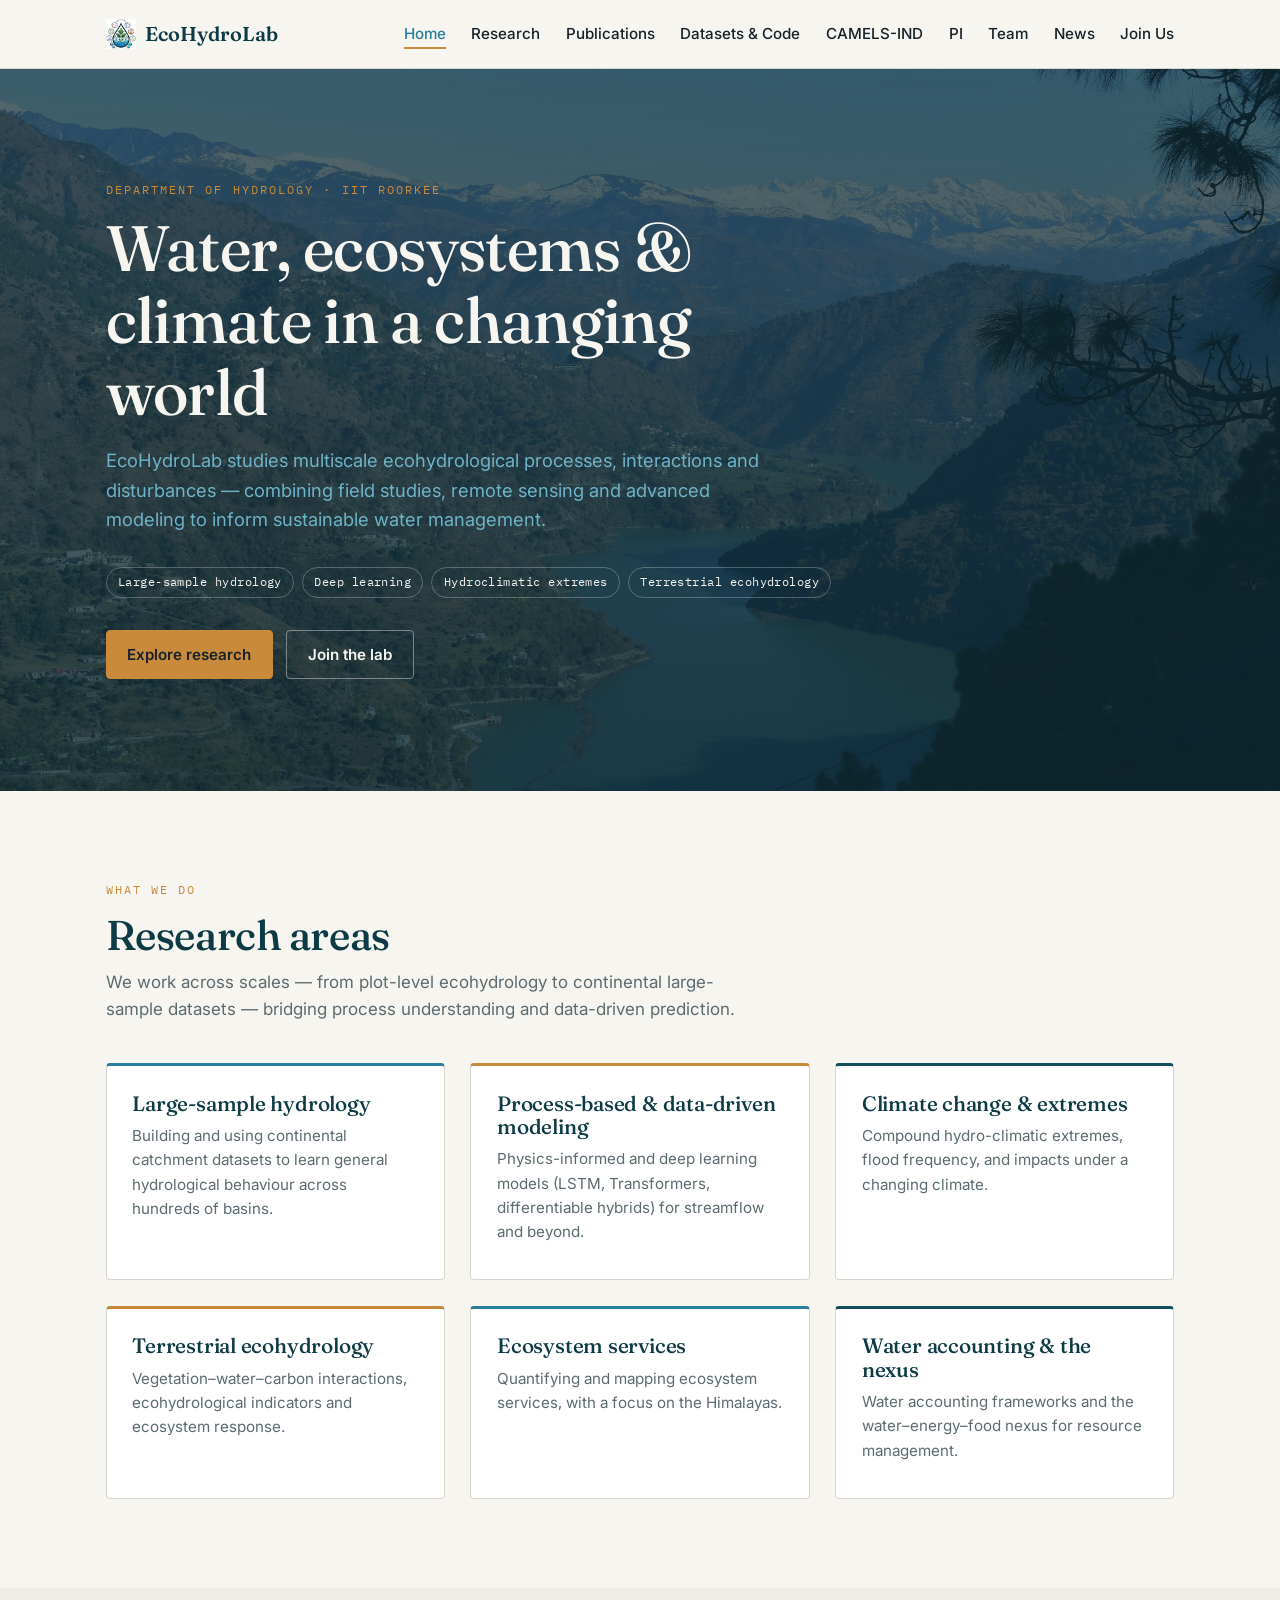
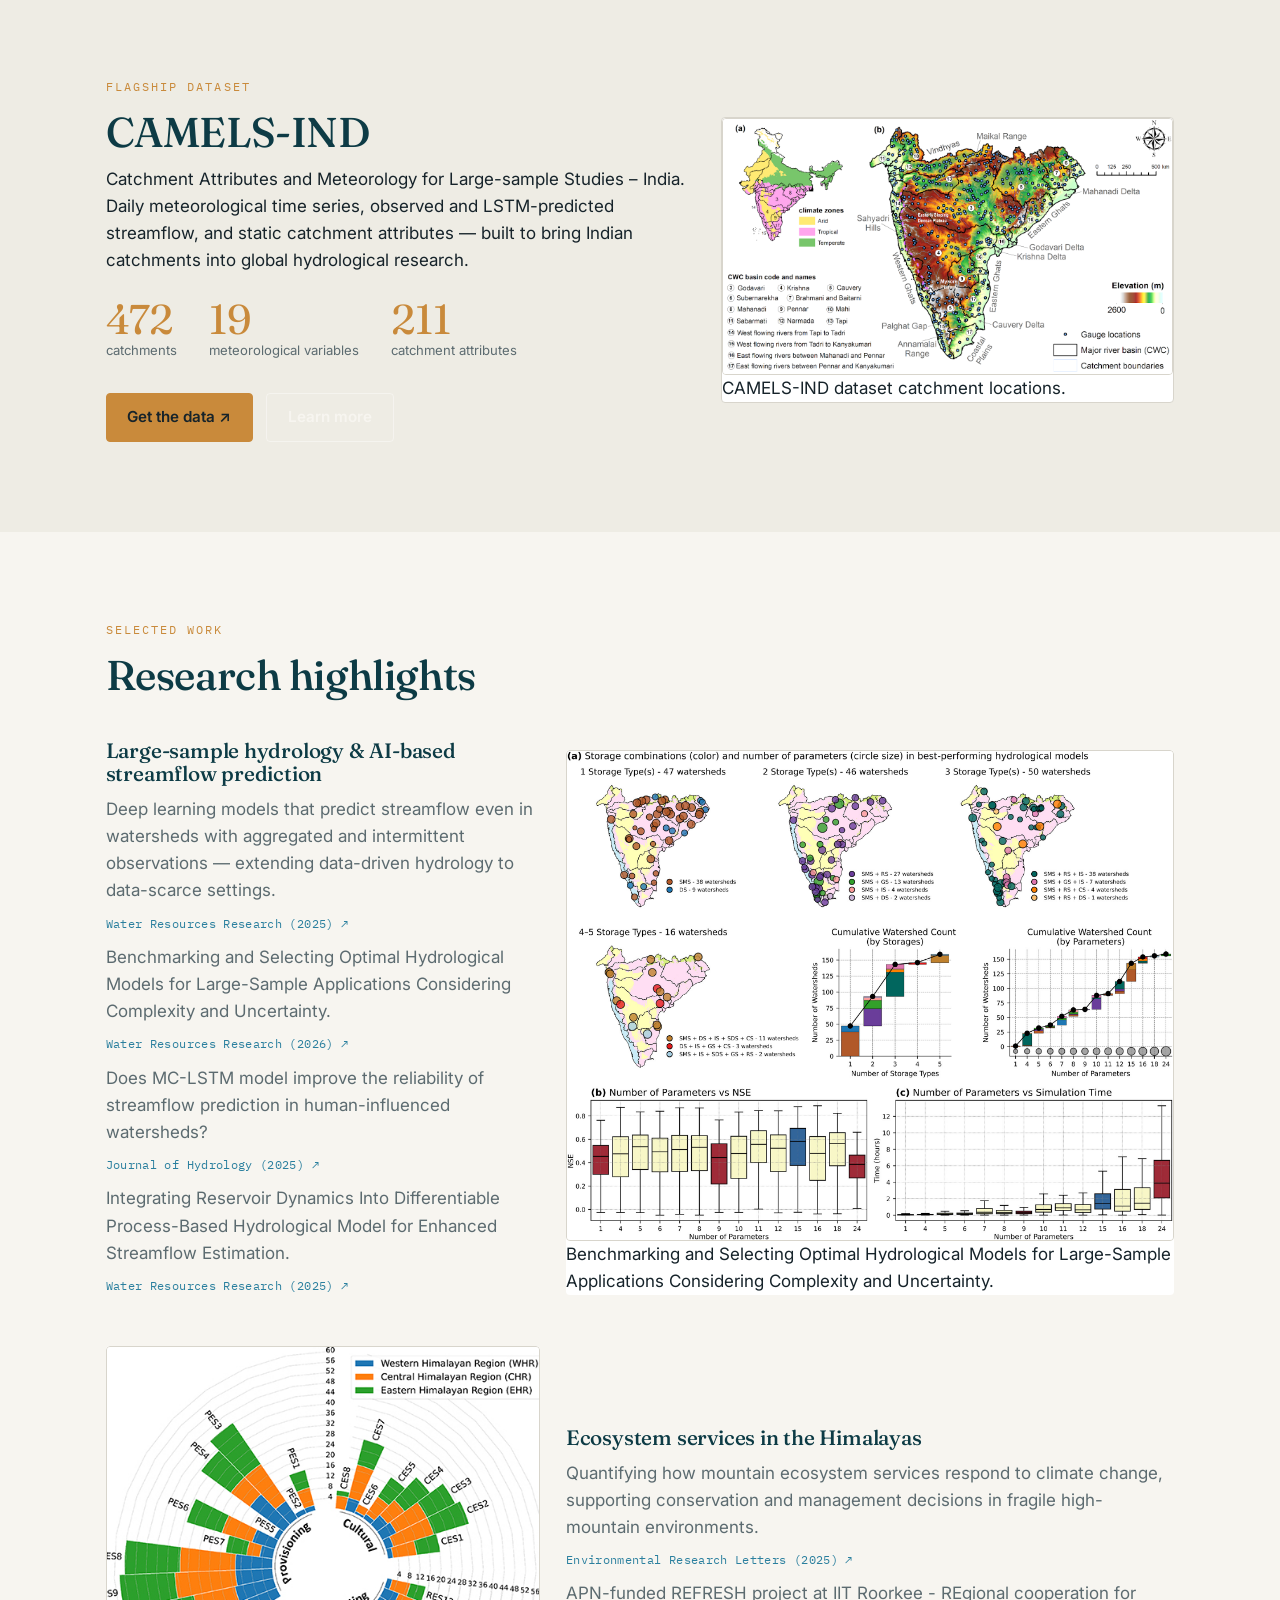
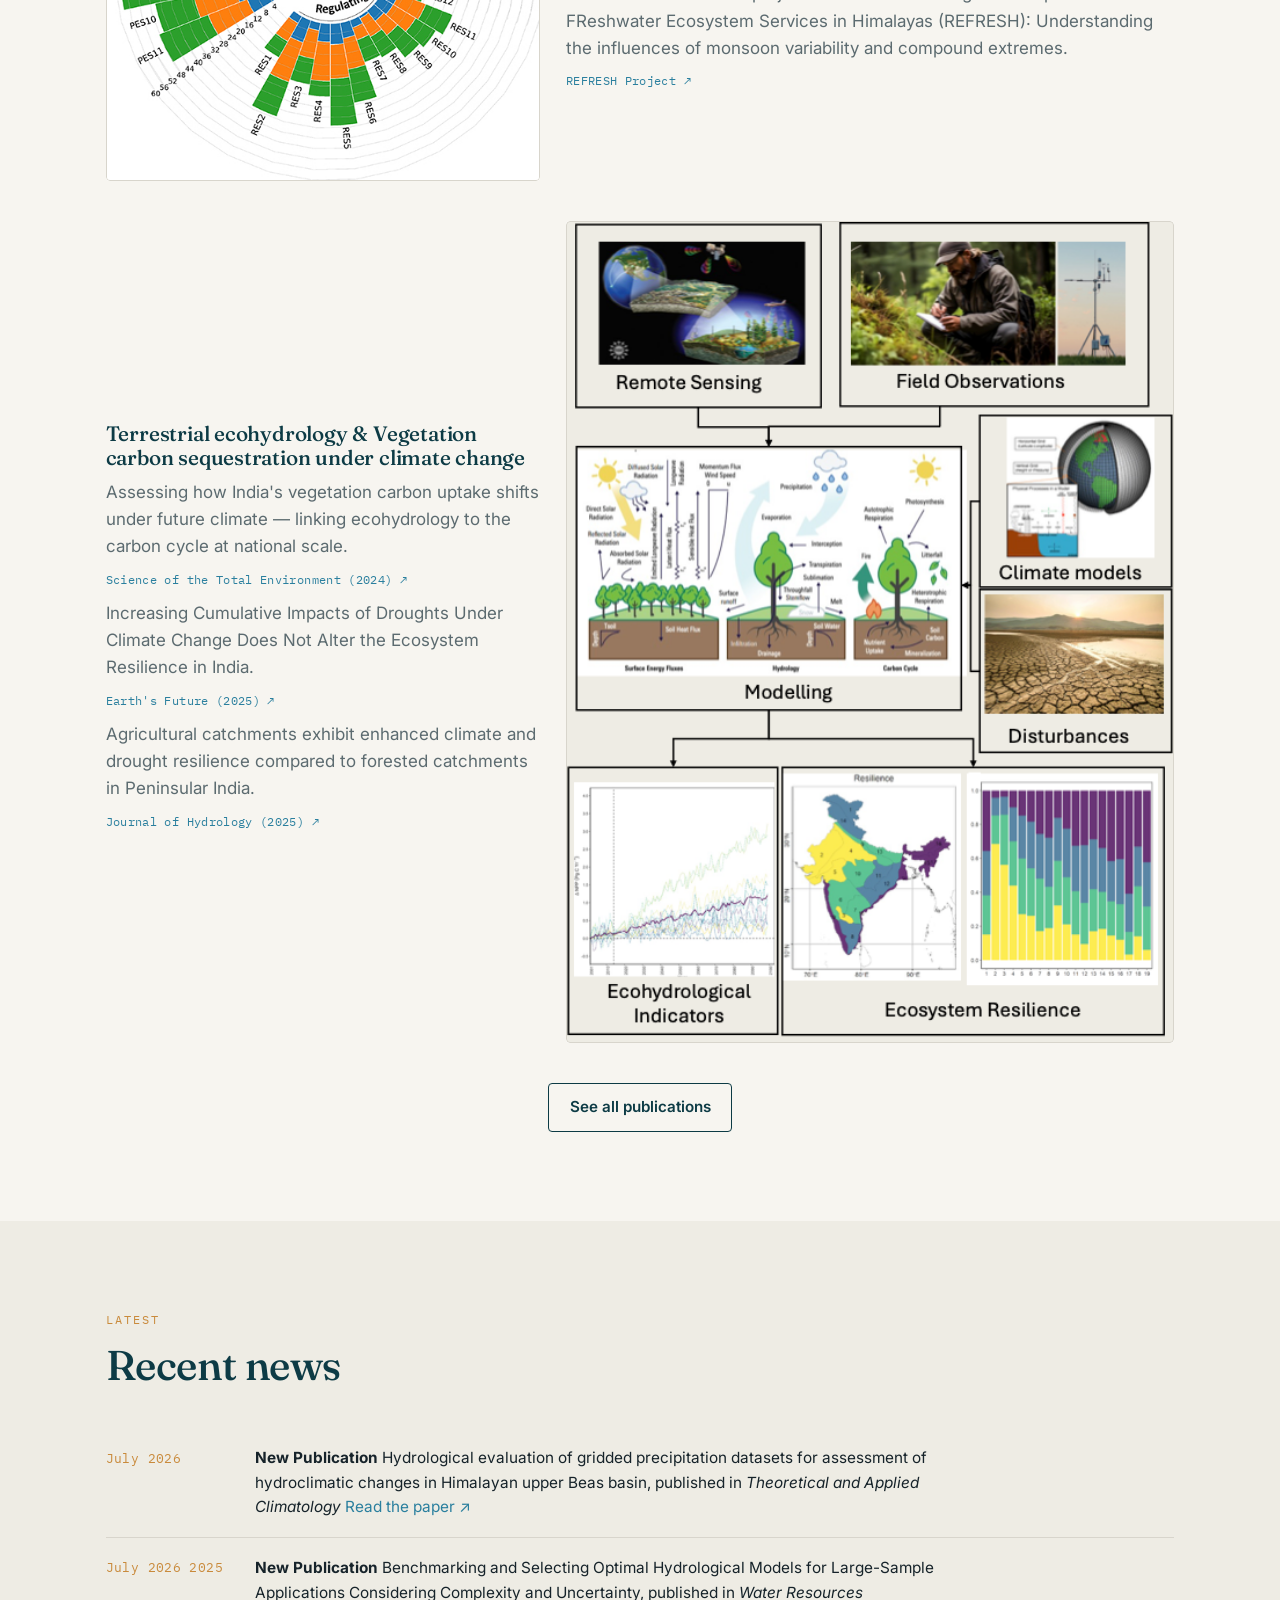
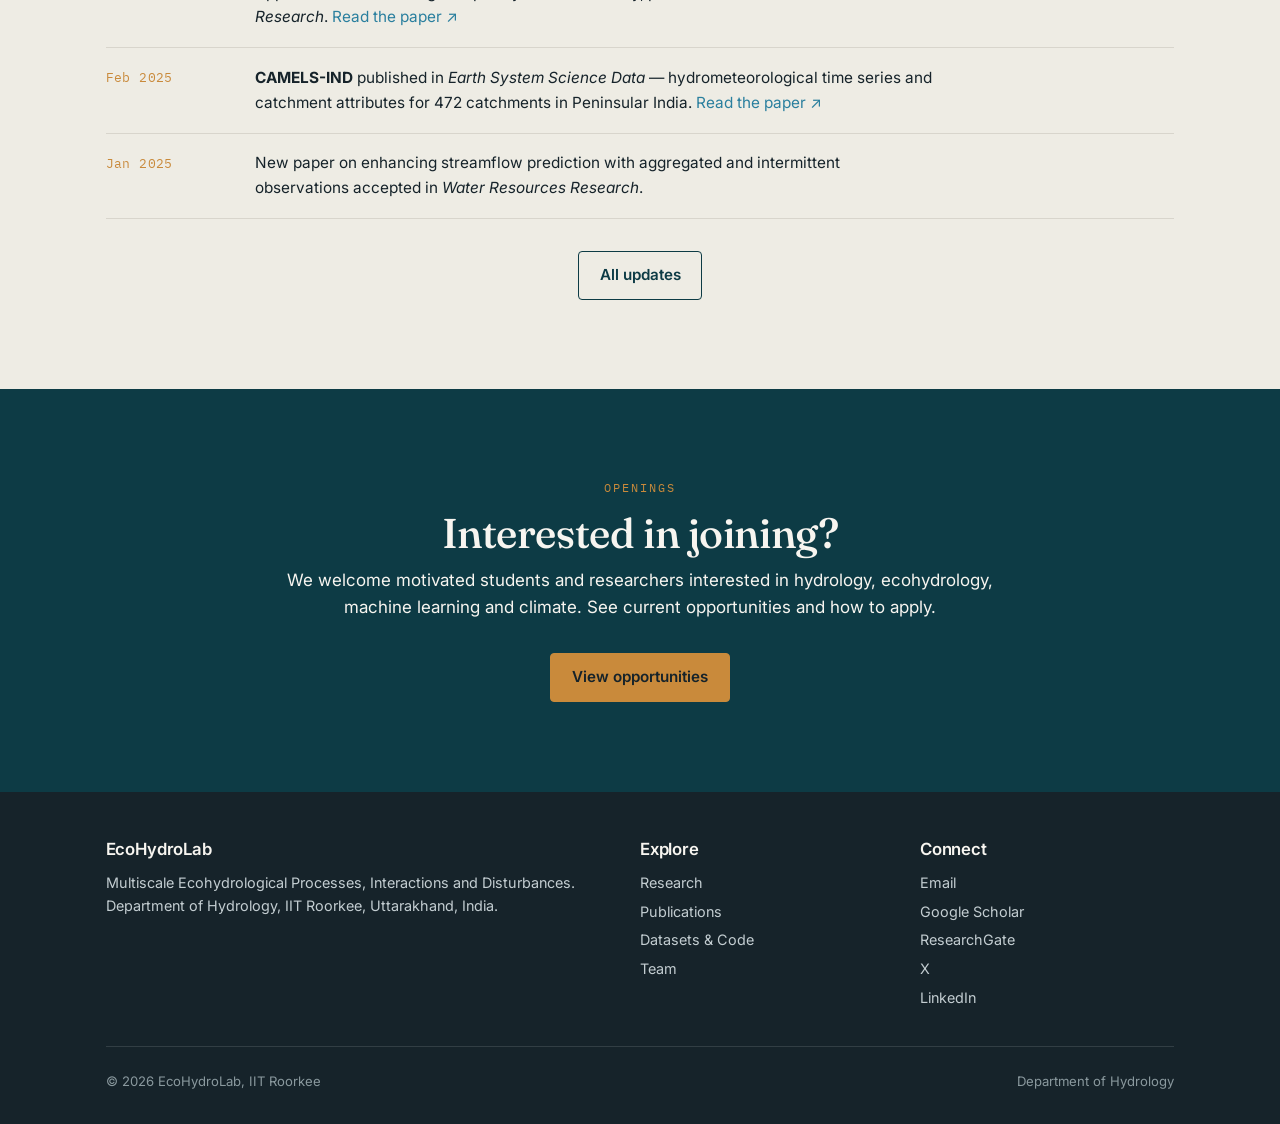
==== commit 386d6105: "Update" ====
--- a/index.html
+++ b/index.html
@@ -39,21 +39,6 @@
 
 <!-- HERO -->
 <section class="hero">
-  <svg class="hero-contours" viewBox="0 0 1200 600" preserveAspectRatio="xMidYMid slice" aria-hidden="true">
-    <g fill="none" stroke="#6fb3c9" stroke-width="1.2">
-      <path d="M-50 120 C 200 60, 400 180, 650 120 S 1050 40, 1260 130"/>
-      <path d="M-50 180 C 200 120, 420 240, 660 180 S 1060 100, 1260 190"/>
-      <path d="M-50 250 C 220 190, 430 310, 670 250 S 1070 170, 1260 260"/>
-      <path d="M-50 330 C 220 270, 440 390, 680 330 S 1080 250, 1260 340"/>
-      <path d="M-50 420 C 240 360, 450 480, 690 420 S 1090 340, 1260 430"/>
-      <path d="M-50 520 C 240 460, 460 580, 700 520 S 1100 440, 1260 530"/>
-    </g>
-    <g fill="none" stroke="#c98a3b" stroke-width="1.4" opacity="0.7">
-      <path d="M300 0 C 320 150, 280 300, 340 450 S 300 600, 320 620"/>
-      <path d="M620 0 C 600 160, 660 320, 600 470 S 640 600, 620 620"/>
-      <path d="M900 0 C 920 150, 880 300, 940 450 S 900 600, 920 620"/>
-    </g>
-  </svg>
   <div class="hero-inner wrap">
     <span class="eyebrow">Department of Hydrology · IIT Roorkee</span>
     <h1>Water, ecosystems &amp; climate in a changing world</h1>
--- a/assets/css/style.css
+++ b/assets/css/style.css
@@ -115,7 +115,11 @@
 }
 
 /* ---------- Hero ---------- */
-.hero { position: relative; overflow: hidden; background: var(--slate); color: var(--paper); }
+.hero {
+  position: relative; overflow: hidden; color: var(--paper);
+  background: linear-gradient(rgba(15,42,50,.72), rgba(15,42,50,.82)), url("../img/background.jpg");
+  background-size: cover; background-position: center;
+}
 .hero-contours { position: absolute; inset: 0; width: 100%; height: 100%; opacity: 0.28; }
 .hero-inner { position: relative; z-index: 2; padding-block: clamp(4rem, 10vw, 7rem); }
 .hero h1 { color: var(--paper); max-width: 16ch; }
@@ -246,7 +250,11 @@
 @media (max-width: 720px) { .footer-grid { grid-template-columns: 1fr; } }
 
 /* ---------- Page hero (interior) ---------- */
-.page-hero { background: var(--slate); color: var(--paper); padding-block: clamp(2.5rem, 6vw, 4rem); }
+.page-hero {
+  color: var(--paper); padding-block: clamp(2.5rem, 6vw, 4rem);
+  background: linear-gradient(rgba(15,42,50,.72), rgba(15,42,50,.82)), url("../img/background.jpg");
+  background-size: cover; background-position: center;
+}
 .page-hero h1 { color: var(--paper); }
 .page-hero p { color: var(--river-lt); max-width: 60ch; }
 
